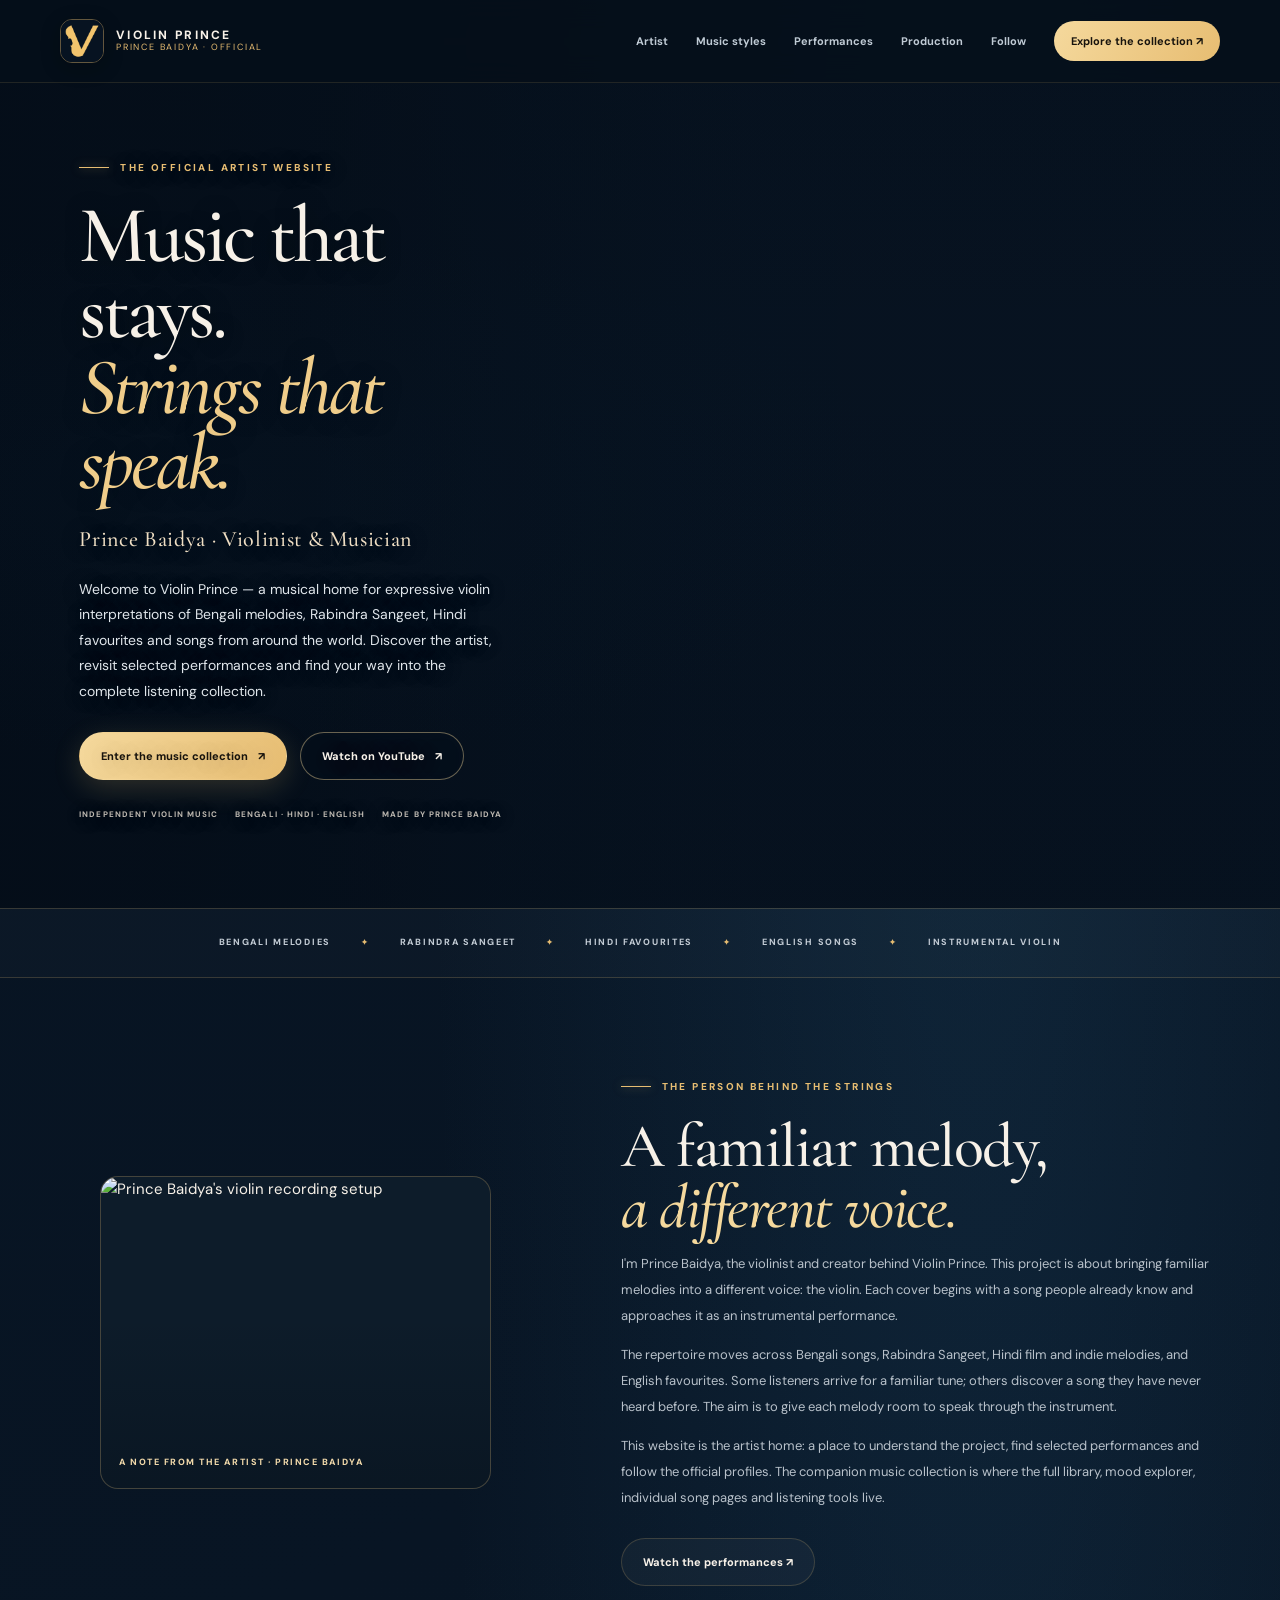
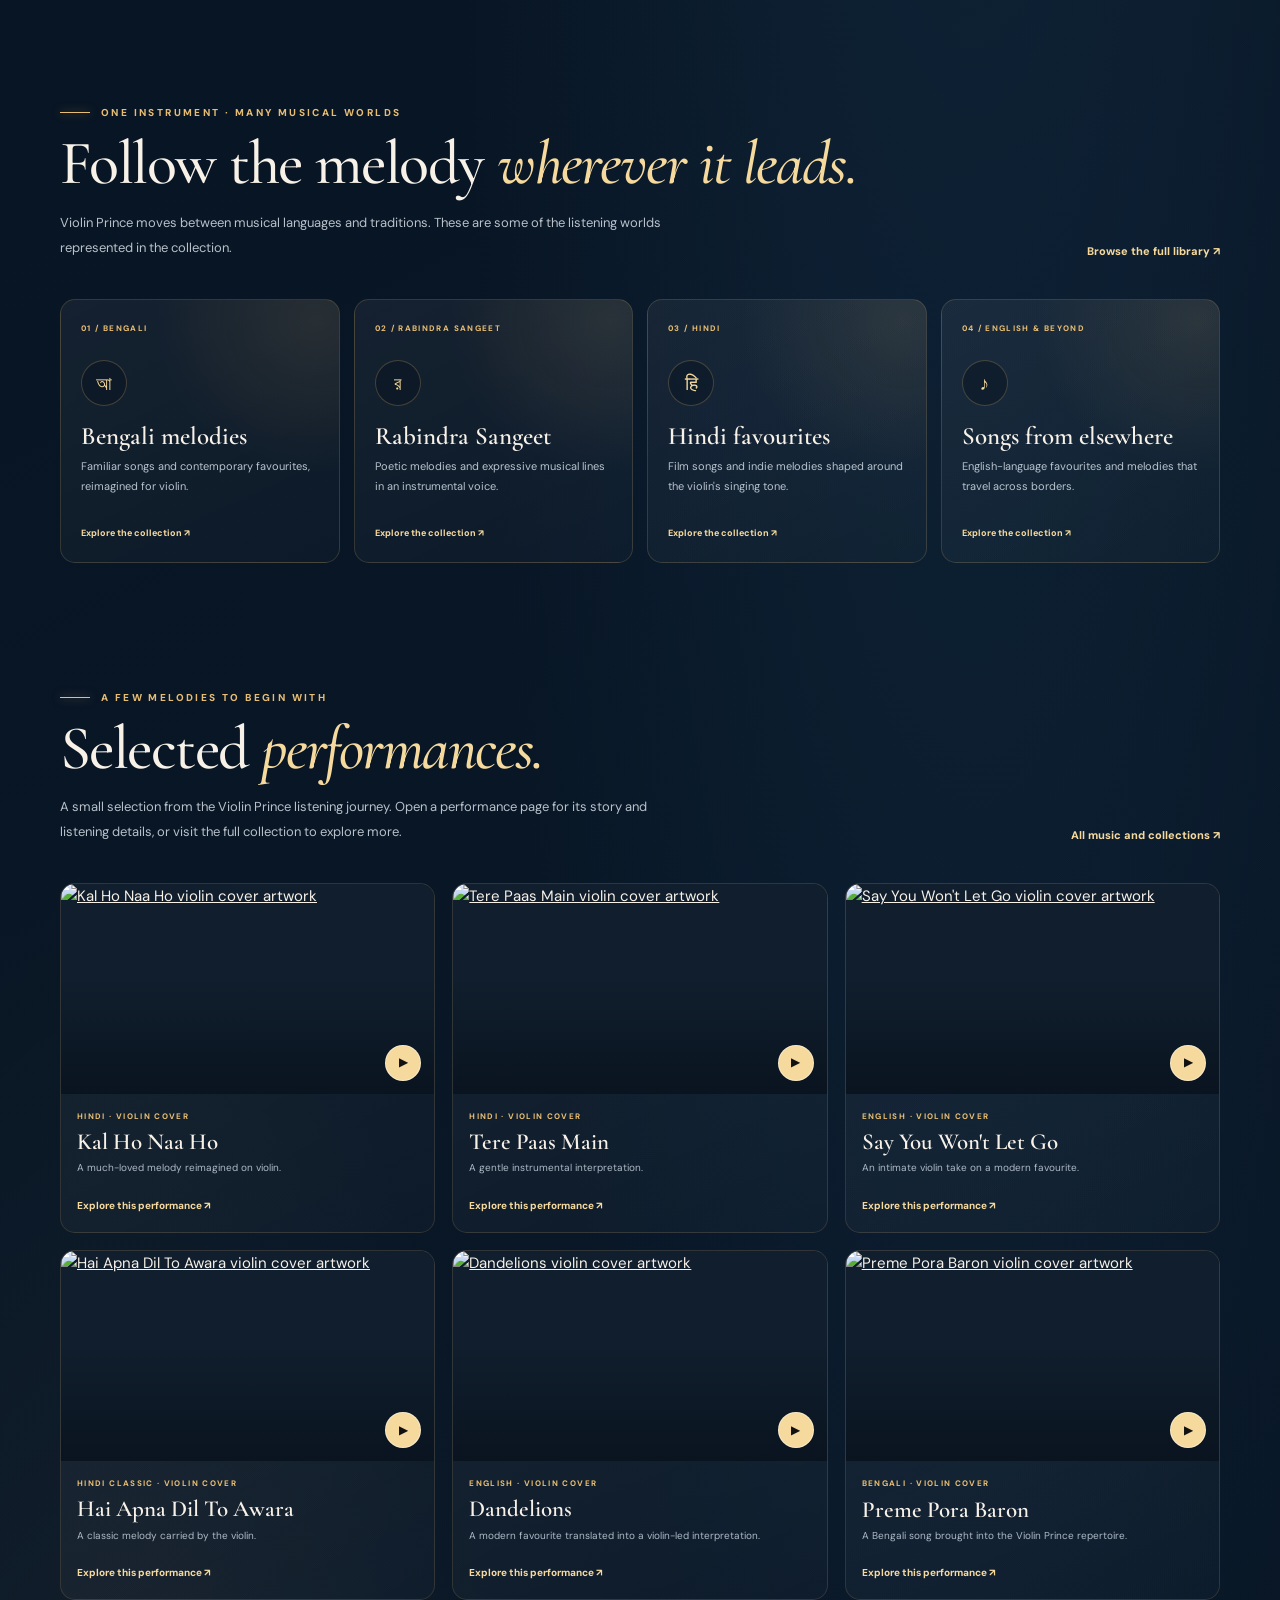
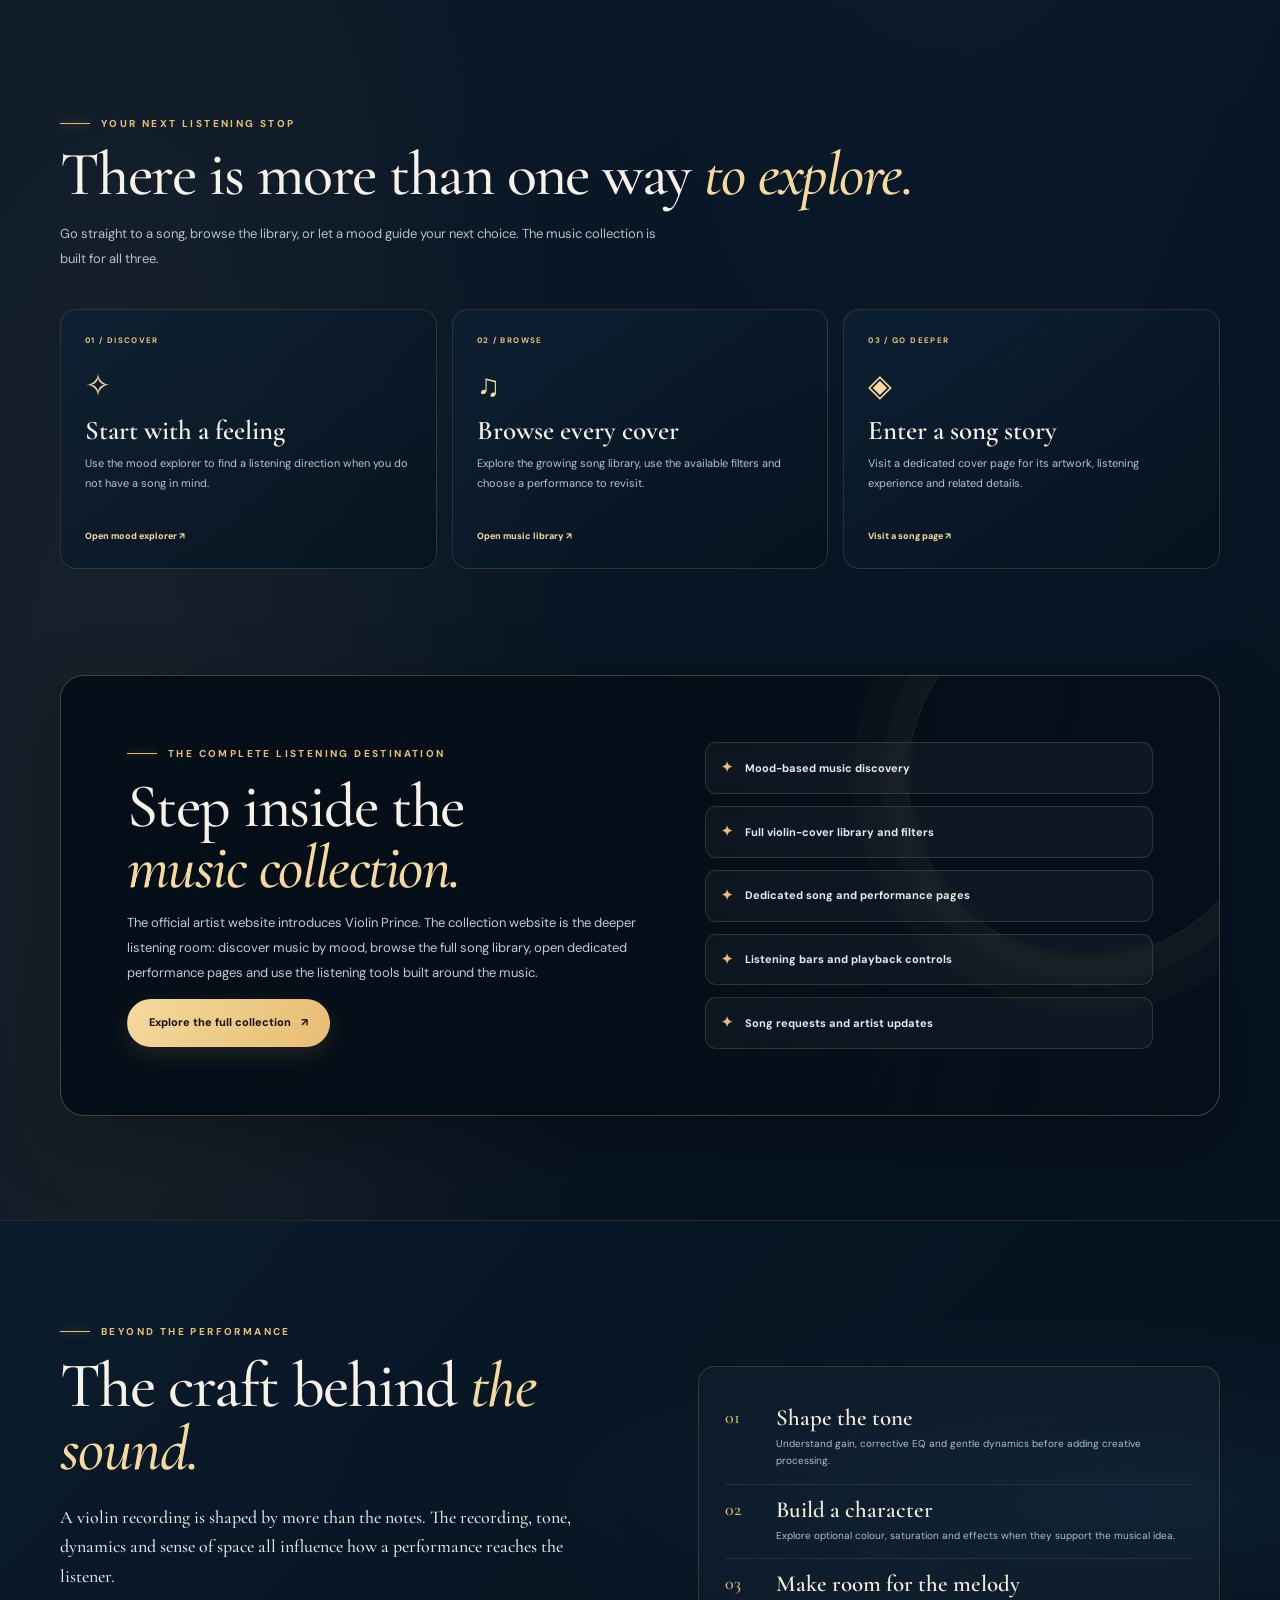
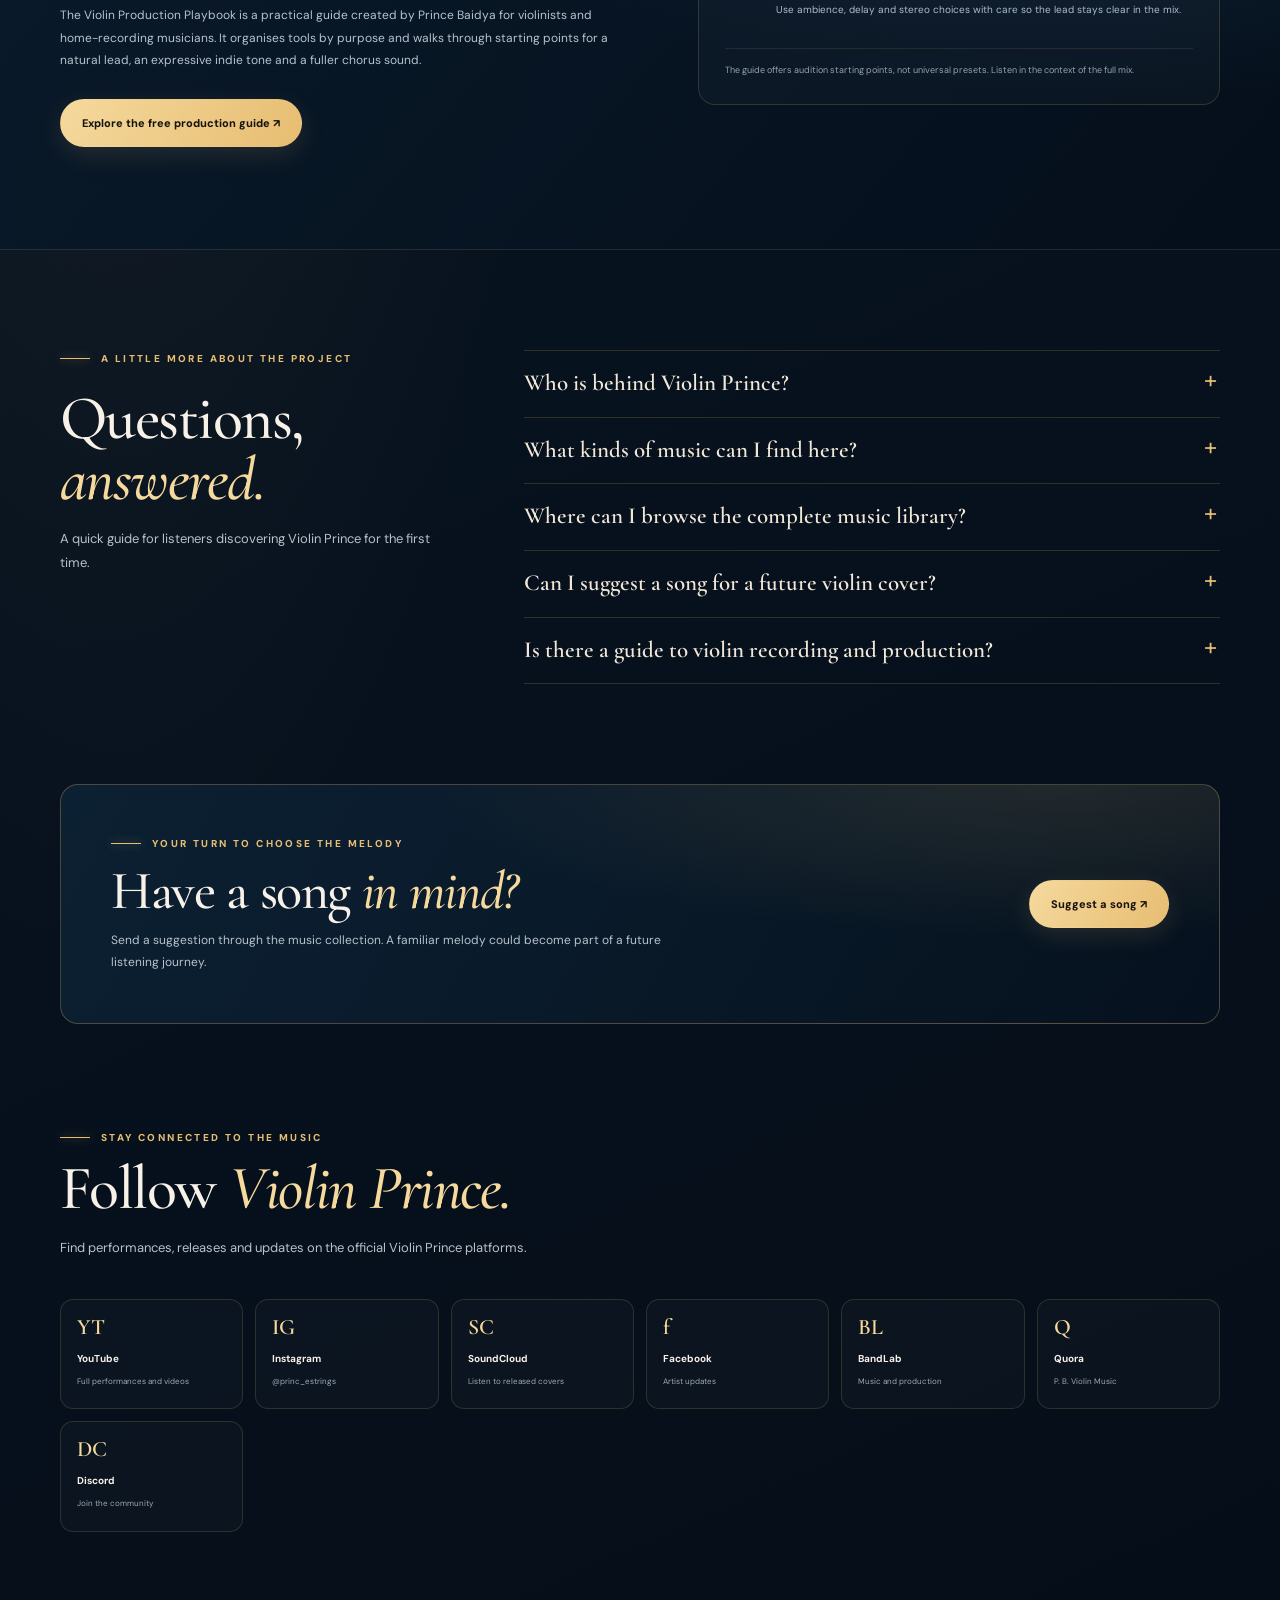
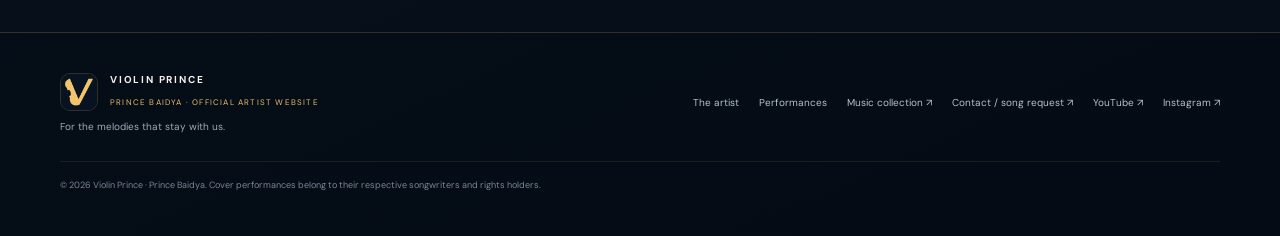
==== index.html @ d956f058 "Expand official artist homepage with repertoire, production and discovery sections" ====
<!doctype html>
<html lang="en">
<head>
  <meta charset="utf-8">
  <meta name="viewport" content="width=device-width, initial-scale=1">
  <meta name="theme-color" content="#071321">
  <meta name="description" content="The official artist website of Prince Baidya, Violin Prince. Explore Bengali, Rabindra Sangeet, Hindi and English violin covers, featured performances and the full music collection.">
  <meta name="robots" content="index,follow,max-image-preview:large">
  <title>Violin Prince | Official Artist Website — Prince Baidya</title>
  <link rel="canonical" href="https://baidyaprince69-web.github.io/">
  <link rel="icon" type="image/png" sizes="1024x1024" href="/favicon.png">
  <link rel="apple-touch-icon" href="/apple-touch-icon.png">
  <link rel="preconnect" href="https://fonts.googleapis.com">
  <link rel="preconnect" href="https://fonts.gstatic.com" crossorigin>
  <link href="https://fonts.googleapis.com/css2?family=Cormorant+Garamond:wght@400;500;600;700&family=DM+Sans:wght@400;500;600;700;800&display=swap" rel="stylesheet">
  <meta property="og:type" content="website">
  <meta property="og:site_name" content="Violin Prince">
  <meta property="og:title" content="Violin Prince | Official Artist Website">
  <meta property="og:description" content="Meet Prince Baidya, explore Bengali, Rabindra Sangeet, Hindi and English violin performances, discover the production guide and enter the complete music collection.">
  <meta property="og:url" content="https://baidyaprince69-web.github.io/">
  <meta property="og:image" content="https://baidyaprince69-web.github.io/violin-prince-website/assets/violin-prince-cinematic-hero.jpg">
  <meta property="og:image:alt" content="Prince Baidya performing on violin in a cinematic stage setting">
  <meta name="twitter:card" content="summary_large_image">
  <meta name="twitter:title" content="Violin Prince | Official Artist Website">
  <meta name="twitter:description" content="The official home of Prince Baidya: violin performances, musical styles, recording insights and the complete Violin Prince collection.">
  <meta name="twitter:image" content="https://baidyaprince69-web.github.io/violin-prince-website/assets/violin-prince-cinematic-hero.jpg">
  <meta name="google-site-verification" content="nfRI27jrt7eVQlcP4EXnjuj0-EKXiBt4lK39-cYJubM">
  <script type="application/ld+json">
  {
    "@context": "https://schema.org",
    "@graph": [
      {
        "@type": "WebSite",
        "@id": "https://baidyaprince69-web.github.io/#website",
        "url": "https://baidyaprince69-web.github.io/",
        "name": "Violin Prince",
        "alternateName": "Violin Prince — Official Artist Website",
        "publisher": { "@id": "https://baidyaprince69-web.github.io/#artist" }
      },
      {
        "@type": "Person",
        "@id": "https://baidyaprince69-web.github.io/#artist",
        "name": "Prince Baidya",
        "alternateName": "Violin Prince",
        "jobTitle": "Violinist and Musician",
        "url": "https://baidyaprince69-web.github.io/",
        "image": "https://baidyaprince69-web.github.io/violin-prince-website/assets/violin-prince-cinematic-hero.jpg",
        "sameAs": [
          "https://www.youtube.com/@violinprince",
          "https://www.instagram.com/princ_estrings/",
          "https://www.facebook.com/profile.php?id=100086948485717",
          "https://soundcloud.com/prince-baidya",
          "https://www.bandlab.com/prince_bbb",
          "https://www.quora.com/profile/P-B-Violin-Music",
          "https://discord.gg/G7FDts766"
        ]
      }
    ]
  }
  </script>
  <style>
    :root {
      color-scheme: dark;
      --navy: #071321;
      --navy-2: #0b1c2e;
      --navy-3: #10263a;
      --gold: #e7bd72;
      --gold-bright: #f5d99d;
      --ivory: #f7f1e8;
      --muted: #b8c1ca;
      --line: rgba(231,189,114,.2);
      --serif: "Cormorant Garamond", Georgia, serif;
      --sans: "DM Sans", Arial, sans-serif;
      --collection: "https://baidyaprince69-web.github.io/violin-prince-website/";
    }
    * { box-sizing: border-box; }
    html { scroll-behavior: smooth; scroll-padding-top: 96px; }
    body {
      margin: 0;
      min-width: 320px;
      color: var(--ivory);
      background:
        radial-gradient(ellipse at 76% 7%, rgba(40,93,130,.23), transparent 34rem),
        radial-gradient(ellipse at 9% 62%, rgba(231,189,114,.075), transparent 30rem),
        linear-gradient(155deg, #071321 0%, #091727 48%, #050d17 100%);
      font: 15px/1.7 var(--sans);
    }
    body::before {
      content: "";
      position: fixed;
      inset: 0;
      z-index: -1;
      pointer-events: none;
      opacity: .13;
      background-image: url("https://baidyaprince69-web.github.io/violin-prince-website/assets/visual/textures/grain.svg");
    }
    a { color: inherit; }
    img { display: block; max-width: 100%; }
    button { font: inherit; }
    .wrap { width: min(1160px, calc(100% - 48px)); margin: 0 auto; }
    .site-header {
      position: sticky;
      top: 0;
      z-index: 50;
      border-bottom: 1px solid rgba(231,189,114,.13);
      background: rgba(5,14,24,.88);
      backdrop-filter: blur(14px);
    }
    .header-inner {
      min-height: 82px;
      display: flex;
      align-items: center;
      justify-content: space-between;
      gap: 24px;
    }
    .brand {
      display: inline-flex;
      align-items: center;
      gap: 12px;
      min-width: max-content;
      text-decoration: none;
    }
    .brand img {
      width: 44px; height: 44px;
      border: 1px solid rgba(231,189,114,.42);
      border-radius: 12px;
      box-shadow: 0 5px 20px rgba(0,0,0,.22);
    }
    .brand-name { display: grid; gap: 1px; line-height: 1.1; }
    .brand-name strong { color: var(--ivory); font-size: 12px; font-weight: 800; letter-spacing: .19em; }
    .brand-name small { color: var(--gold); font-size: 9px; letter-spacing: .2em; text-transform: uppercase; }
    .nav { display: flex; align-items: center; gap: clamp(14px,2.2vw,28px); }
    .nav a {
      color: #c0cbd5;
      font-size: 11px;
      font-weight: 700;
      text-decoration: none;
      transition: color .2s ease;
    }
    .nav a:hover { color: var(--gold-bright); }
    .nav .nav-collection {
      padding: 11px 17px;
      color: #17130d;
      border-radius: 999px;
      background: linear-gradient(120deg, var(--gold-bright), var(--gold));
    }
    .nav .nav-collection:hover { color: #17130d; filter: brightness(1.06); }
    .menu-toggle {
      display: none;
      width: 42px; height: 42px;
      border: 1px solid var(--line);
      border-radius: 50%;
      color: var(--gold-bright);
      background: transparent;
      cursor: pointer;
    }
    .hero {
      position: relative;
      min-height: 670px;
      display: grid;
      grid-template-columns: minmax(0,1.03fr) minmax(340px,.97fr);
      align-items: center;
      gap: clamp(30px,6vw,82px);
      padding: 76px 0 88px;
    }
    .hero-copy { position: relative; z-index: 2; }
    .eyebrow {
      display: flex; align-items: center; gap: 11px;
      margin: 0 0 22px;
      color: var(--gold);
      font-size: 10px;
      font-weight: 800;
      letter-spacing: .24em;
      text-transform: uppercase;
    }
    .eyebrow::before {
      content: "";
      width: 30px; height: 1px;
      background: var(--gold);
      box-shadow: 0 0 10px rgba(231,189,114,.6);
    }
    h1 {
      max-width: 700px;
      margin: 0;
      font: 500 clamp(58px,7.5vw,100px)/.91 var(--serif);
      letter-spacing: -.045em;
    }
    h1 span { color: var(--gold-bright); font-style: italic; }
    .hero-role {
      margin: 23px 0 0;
      color: #e2d3bd;
      font: 500 clamp(18px,2vw,22px)/1.4 var(--serif);
      letter-spacing: .03em;
    }
    .hero-text {
      max-width: 580px;
      margin: 22px 0 0;
      color: var(--muted);
      font-size: 14px;
      line-height: 1.95;
    }
    .hero-actions { display: flex; flex-wrap: wrap; gap: 12px; margin-top: 32px; }
    .button {
      min-height: 48px;
      display: inline-flex;
      align-items: center;
      justify-content: center;
      gap: 10px;
      padding: 0 21px;
      border: 1px solid var(--line);
      border-radius: 999px;
      font-size: 11px;
      font-weight: 800;
      text-decoration: none;
      transition: transform .2s ease, border-color .2s ease, background .2s ease;
    }
    .button:hover { transform: translateY(-2px); border-color: rgba(245,217,157,.7); }
    .button-primary {
      color: #17130d;
      border-color: transparent;
      background: linear-gradient(120deg, var(--gold-bright), var(--gold));
      box-shadow: 0 8px 25px rgba(231,189,114,.13);
    }
    .button-secondary { color: var(--ivory); background: rgba(255,255,255,.035); }
    .hero-notes {
      display: flex; flex-wrap: wrap; gap: 9px 22px;
      margin: 28px 0 0;
      color: #8fa0b1;
      font-size: 9px; font-weight: 800; letter-spacing: .15em; text-transform: uppercase;
    }
    .hero-visual { position: relative; width: 100%; max-width: 530px; justify-self: end; }
    .hero-frame {
      position: relative;
      aspect-ratio: 4 / 5;
      overflow: hidden;
      border: 1px solid rgba(231,189,114,.32);
      border-radius: 190px 190px 24px 24px;
      background: #0a1725;
      box-shadow: 0 35px 90px rgba(0,0,0,.43), 0 0 0 10px rgba(231,189,114,.025);
    }
    .hero-frame::after {
      content: "";
      position: absolute; inset: 0;
      background: linear-gradient(180deg, rgba(4,11,19,.02) 45%, rgba(4,11,19,.8) 100%), linear-gradient(110deg, rgba(7,19,33,.18), transparent 52%);
      pointer-events: none;
    }
    .hero-frame img { width: 100%; height: 100%; object-fit: cover; object-position: center; }
    .hero-caption {
      position: absolute; z-index: 2; left: 28px; right: 28px; bottom: 24px;
      display: flex; align-items: end; justify-content: space-between; gap: 14px;
    }
    .hero-caption strong { display: block; font: 600 28px/1 var(--serif); }
    .hero-caption small { color: #e6c98f; font-size: 9px; font-weight: 800; letter-spacing: .18em; text-transform: uppercase; }
    .hero-seal {
      position: absolute; z-index: 3; top: 28px; right: -28px;
      width: 92px; height: 92px; display: grid; place-items: center;
      border: 1px solid rgba(231,189,114,.42); border-radius: 50%;
      color: var(--gold-bright); background: rgba(7,19,33,.88);
      box-shadow: 0 10px 35px rgba(0,0,0,.28);
      font: 600 13px/1.15 var(--serif); text-align: center;
    }
    .hero-seal span { display: block; color: var(--muted); font: 700 7px/1.6 var(--sans); letter-spacing: .13em; }
    .genre-strip {
      border-top: 1px solid var(--line); border-bottom: 1px solid var(--line);
      background: rgba(255,255,255,.018);
    }
    .genre-inner {
      min-height: 68px; display: flex; align-items: center; justify-content: center;
      flex-wrap: wrap; gap: 10px 30px;
      color: #c2cbd4; font-size: 9px; font-weight: 800; letter-spacing: .19em; text-transform: uppercase;
    }
    .genre-inner span + span::before { content: "✦"; margin-right: 30px; color: var(--gold); font-size: 8px; }
    .section { padding: 100px 0; }
    .section-heading {
      display: flex; align-items: end; justify-content: space-between; gap: 24px;
      margin-bottom: 38px;
    }
    .section-heading .eyebrow { margin-bottom: 13px; }
    h2 {
      margin: 0;
      font: 500 clamp(38px,5vw,62px)/.98 var(--serif);
      letter-spacing: -.025em;
    }
    h2 em { color: var(--gold-bright); font-weight: 500; }
    .section-intro { max-width: 620px; margin: 16px 0 0; color: var(--muted); font-size: 13px; line-height: 1.9; }
    .text-link {
      display: inline-flex; align-items: center; gap: 8px;
      color: var(--gold-bright); font-size: 11px; font-weight: 800; text-decoration: none;
    }
    .text-link:hover { text-decoration: underline; text-underline-offset: 5px; }
    .artist-grid {
      display: grid; grid-template-columns: minmax(0,.88fr) minmax(0,1.12fr); gap: clamp(34px,7vw,90px); align-items: center;
    }
    .artist-photo {
      position: relative; overflow: hidden; aspect-ratio: 5/4;
      border: 1px solid rgba(231,189,114,.25); border-radius: 18px;
      background: #0d1c2a;
    }
    .artist-photo img { width: 100%; height: 100%; object-fit: cover; }
    .artist-photo::after { content:""; position:absolute; inset:0; background:linear-gradient(0deg,rgba(3,10,18,.3),transparent 55%); }
    .artist-note {
      position: absolute; z-index: 1; left: 18px; bottom: 17px;
      color: #f1d9aa; font-size: 9px; font-weight: 800; letter-spacing: .17em; text-transform: uppercase;
    }
    .artist-copy p:not(.eyebrow) { color: var(--muted); font-size: 13px; line-height: 2; }
    .artist-copy .button { margin-top: 14px; }
    .featured-section { padding: 22px 0 105px; }
    .track-grid { display: grid; grid-template-columns: repeat(4,minmax(0,1fr)); gap: 17px; }
    .track-card {
      min-width: 0; overflow: hidden;
      border: 1px solid rgba(231,189,114,.15); border-radius: 15px;
      background: linear-gradient(155deg, rgba(255,255,255,.055), rgba(255,255,255,.018));
      transition: transform .22s ease, border-color .22s ease, box-shadow .22s ease;
    }
    .track-card:hover { transform: translateY(-5px); border-color: rgba(231,189,114,.5); box-shadow: 0 18px 40px rgba(0,0,0,.23); }
    .track-image { position: relative; display: block; aspect-ratio: 16/10; overflow: hidden; background: #101e2d; }
    .track-image img { width:100%; height:100%; object-fit:cover; transition:transform .5s ease; }
    .track-card:hover .track-image img { transform:scale(1.045); }
    .track-image::after { content:""; position:absolute; inset:0; background:linear-gradient(0deg,rgba(3,9,17,.48),transparent 55%); }
    .track-play {
      position:absolute; z-index:1; right:13px; bottom:13px;
      width:36px; height:36px; display:grid; place-items:center;
      border:1px solid rgba(255,255,255,.45); border-radius:50%;
      color:#111; background:var(--gold-bright); font-size:12px;
    }
    .track-copy { padding: 16px 16px 18px; }
    .track-copy small { color:var(--gold); font-size:8px; font-weight:800; letter-spacing:.17em; text-transform:uppercase; }
    .track-copy h3 { margin:7px 0 6px; font:600 23px/1.05 var(--serif); }
    .track-copy p { min-height:39px; margin:0 0 12px; color:#aebac6; font-size:10px; line-height:1.65; }
    .track-copy a { color:var(--gold-bright); font-size:10px; font-weight:800; text-decoration:none; }
    .collection-wrap { padding: 0 0 104px; }
    .collection-card {
      position: relative; min-height: 360px; overflow: hidden;
      display: grid; grid-template-columns: minmax(0,1.1fr) minmax(250px,.9fr); align-items:center; gap:30px;
      padding: clamp(30px,6vw,66px);
      border:1px solid rgba(231,189,114,.28); border-radius:24px;
      background:
        linear-gradient(100deg,rgba(5,14,24,.98) 0%,rgba(5,14,24,.93) 48%,rgba(5,14,24,.54) 100%),
        url("https://baidyaprince69-web.github.io/violin-prince-website/assets/visual/textures/midnight-resonance.webp") center/cover;
      box-shadow:0 25px 75px rgba(0,0,0,.28);
    }
    .collection-card::after {
      content:""; position:absolute; top:-80px; right:-50px; width:360px; height:360px;
      border:1px solid rgba(231,189,114,.13); border-radius:50%; box-shadow:0 0 0 25px rgba(231,189,114,.025),0 0 0 55px rgba(231,189,114,.02);
      pointer-events:none;
    }
    .collection-card .eyebrow { margin-bottom:15px; }
    .collection-card h2 { max-width:650px; }
    .collection-card p:not(.eyebrow) { max-width:560px; color:#c0cbd4; font-size:13px; line-height:1.9; }
    .collection-points { position:relative; z-index:1; display:grid; gap:12px; margin:0; padding:0; list-style:none; }
    .collection-points li {
      display:flex; align-items:center; gap:12px; padding:13px 15px;
      border:1px solid rgba(231,189,114,.16); border-radius:11px;
      color:#e5eaf0; background:rgba(255,255,255,.035); font-size:11px; font-weight:700;
      backdrop-filter:blur(4px);
    }
    .collection-points li span { color:var(--gold); font-size:14px; }
    .social-section { padding: 5px 0 100px; }
    .social-grid { display:grid; grid-template-columns:repeat(6,minmax(0,1fr)); gap:12px; }
    .social-card {
      min-height:105px; display:flex; flex-direction:column; justify-content:space-between; gap:12px;
      padding:16px; border:1px solid rgba(231,189,114,.16); border-radius:13px;
      color:var(--ivory); background:rgba(255,255,255,.025); text-decoration:none;
      transition:transform .2s ease,border-color .2s ease,background .2s ease;
    }
    .social-card:hover { transform:translateY(-3px); border-color:rgba(231,189,114,.5); background:rgba(231,189,114,.055); }
    .social-mark { color:var(--gold-bright); font:600 22px/1 var(--serif); }
    .social-card strong { display:block; font-size:10px; }
    .social-card small { color:#9baab8; font-size:8px; }
    .closing {
      padding: 38px 0 42px; border-top:1px solid var(--line);
      background:rgba(0,0,0,.1);
    }
    .closing-inner { display:flex; align-items:center; justify-content:space-between; gap:26px; }
    .closing p { margin:5px 0 0; color:#9dabb7; font-size:10px; }
    .footer-brand { display:flex; align-items:center; gap:12px; }
    .footer-brand img { width:38px;height:38px;border-radius:10px;border:1px solid var(--line); }
    .footer-brand strong { display:block; font-size:10px; letter-spacing:.18em; }
    .footer-brand small { color:var(--gold); font-size:8px; letter-spacing:.15em; }
    .footer-links { display:flex; flex-wrap:wrap; gap:13px 20px; }
    .footer-links a { color:#b5c0ca; font-size:10px; text-decoration:none; }
    .footer-links a:hover { color:var(--gold-bright); }
    .copyright { padding-top:16px; margin-top:26px; border-top:1px solid rgba(231,189,114,.1); color:#778796; font-size:9px; }
    [data-reveal] { opacity:0; transform:translateY(16px); transition:opacity .55s ease, transform .55s ease; }
    [data-reveal].is-visible { opacity:1; transform:none; }
    @media (max-width: 980px) {
      .nav { gap:13px; }
      .nav a { font-size:10px; }
      .hero { min-height:600px; grid-template-columns:minmax(0,1fr) minmax(280px,.88fr); }
      .track-grid { grid-template-columns:repeat(2,minmax(0,1fr)); }
      .social-grid { grid-template-columns:repeat(3,minmax(0,1fr)); }
    }
    @media (max-width: 760px) {
      .wrap { width:calc(100% - 36px); }
      .header-inner { min-height:72px; }
      .menu-toggle { display:block; }
      .nav {
        position:absolute; left:0; right:0; top:72px;
        display:none; flex-direction:column; align-items:stretch; gap:0;
        padding:8px 18px 18px; border-bottom:1px solid var(--line);
        background:rgba(5,14,24,.98);
      }
      .nav.is-open { display:flex; }
      .nav a { padding:13px 8px; font-size:12px; }
      .nav .nav-collection { margin-top:7px; text-align:center; }
      .hero { min-height:0; grid-template-columns:1fr; gap:38px; padding:65px 0 70px; }
      .hero-visual { width:min(100%,460px); justify-self:center; }
      .hero-frame { aspect-ratio:5/4; border-radius:110px 110px 20px 20px; }
      .hero-seal { right:-7px; width:78px;height:78px; }
      .hero-caption strong { font-size:24px; }
      .genre-inner { padding:15px 0; gap:9px 15px; font-size:8px; }
      .genre-inner span + span::before { margin-right:15px; }
      .section { padding:75px 0; }
      .section-heading { display:block; }
      .section-heading .text-link { margin-top:18px; }
      .artist-grid { grid-template-columns:1fr; gap:30px; }
      .artist-photo { max-width:540px; }
      .featured-section { padding:8px 0 75px; }
      .track-grid { gap:12px; }
      .track-copy { padding:13px; }
      .track-copy h3 { font-size:20px; }
      .collection-card { grid-template-columns:1fr; min-height:0; padding:28px 22px; }
      .collection-points { max-width:520px; }
      .social-grid { grid-template-columns:repeat(2,minmax(0,1fr)); }
      .closing-inner { align-items:flex-start; flex-direction:column; }
    }
    @media (max-width: 420px) {
      .brand-name strong { font-size:10px; }
      .brand-name small { font-size:8px; }
      h1 { font-size:56px; }
      .hero-actions { flex-direction:column; align-items:stretch; }
      .track-grid { grid-template-columns:1fr; }
      .social-grid { grid-template-columns:repeat(2,minmax(0,1fr)); }
      .social-card { min-height:92px; }
      .footer-links { gap:10px 14px; }
    }
    @media (prefers-reduced-motion: reduce) {
      html { scroll-behavior:auto; }
      *,*::before,*::after { transition-duration:.01ms !important; animation-duration:.01ms !important; }
      [data-reveal] { opacity:1; transform:none; }
    }
  
    /* Editorial cover treatment: preserve the original photo and protect the performer as the focal point. */
    .hero {
      width: 100%;
      max-width: none;
      min-height: min(820px, calc(100svh - 82px));
      margin: 0;
      padding: 76px clamp(32px, 6.2vw, 104px) 86px;
      display: flex;
      align-items: center;
      justify-content: flex-start;
      position: relative;
      isolation: isolate;
      overflow: hidden;
      background-color: #071321;
      background-image:
        linear-gradient(90deg,
          rgba(4, 13, 24, .86) 0%,
          rgba(4, 13, 24, .70) 23%,
          rgba(4, 13, 24, .35) 39%,
          rgba(4, 13, 24, .08) 58%,
          rgba(4, 13, 24, .04) 100%),
        linear-gradient(180deg,
          rgba(4, 12, 22, .16) 0%,
          transparent 30%,
          rgba(4, 12, 22, .18) 100%),
        url("/violin-prince-website/assets/violin-prince-cinematic-hero.jpg");
      background-size: cover;
      background-position: center 47%;
      background-repeat: no-repeat;
    }
    .hero::before {
      content: "";
      position: absolute;
      inset: 0;
      z-index: 0;
      pointer-events: none;
      background: radial-gradient(ellipse at 17% 50%, rgba(7, 24, 41, .25), transparent 46%);
    }
    .hero-copy {
      position: relative;
      z-index: 1;
      width: min(460px, 41vw);
      max-width: 460px;
      margin: 0;
      text-shadow: 0 2px 22px rgba(0, 0, 0, .38);
    }
    .hero h1 {
      max-width: 455px;
      font-size: clamp(56px, 6.3vw, 86px);
      line-height: .94;
      letter-spacing: -.04em;
      text-wrap: balance;
    }
    .hero h1 span {
      color: #f0cd8a;
      text-shadow: 0 2px 22px rgba(8, 18, 29, .36);
    }
    .hero-role { color: #f0dfc4; }
    .hero-text {
      max-width: 430px;
      color: #e0e6eb;
      line-height: 1.82;
    }
    .hero-actions { gap: 13px; margin-top: 28px; }
    .hero-actions .button-primary {
      box-shadow: 0 8px 28px rgba(231, 189, 114, .19);
    }
    .hero-actions .button-secondary {
      border-color: rgba(245, 217, 157, .42);
      background: rgba(5, 15, 27, .34);
      backdrop-filter: blur(5px);
    }
    .hero-notes {
      color: rgba(239, 231, 218, .78);
      gap: 8px 17px;
      font-size: 8px;
      letter-spacing: .13em;
    }
    .hero-visual { display: none !important; }

    @media (min-width: 1500px) {
      .hero { min-height: min(880px, calc(100svh - 82px)); }
      .hero-copy { width: min(500px, 36vw); }
    }
    @media (max-width: 980px) {
      .hero {
        min-height: min(760px, calc(100svh - 82px));
        padding-left: 42px;
        padding-right: 42px;
        background-position: 49% center;
      }
      .hero-copy { width: min(440px, 47vw); }
      .hero h1 { font-size: clamp(54px, 7vw, 74px); }
    }
    @media (max-width: 760px) {
      .hero {
        width: 100%;
        min-height: max(740px, calc(100svh - 72px));
        padding: 300px 22px 48px;
        align-items: flex-end;
        justify-content: flex-start;
        background-size: auto 100%;
        background-position: 38% center;
      }
      .hero::before {
        background:
          linear-gradient(0deg,
            rgba(4, 12, 22, .97) 0%,
            rgba(4, 12, 22, .90) 25%,
            rgba(4, 12, 22, .57) 43%,
            rgba(4, 12, 22, .12) 68%,
            rgba(4, 12, 22, .04) 100%),
          linear-gradient(90deg, rgba(4, 12, 22, .18), transparent 75%);
      }
      .hero-copy {
        width: 100%;
        max-width: 560px;
        margin: 0 auto;
        text-shadow: 0 2px 18px rgba(0, 0, 0, .48);
      }
      .hero h1 { max-width: 520px; font-size: clamp(52px, 10.5vw, 70px); }
      .hero-text { max-width: 520px; }
      .hero-notes { margin-top: 22px; }
    }
    @media (max-width: 420px) {
      .hero {
        min-height: max(720px, calc(100svh - 72px));
        padding: 288px 18px 40px;
        background-position: 38% center;
      }
      .hero h1 { font-size: clamp(48px, 11.5vw, 60px); }
      .hero-actions { flex-direction: column; align-items: stretch; }
      .hero-actions .button { justify-content: center; }
    }
    @media (prefers-reduced-motion: reduce) {
      .hero-actions .button { transition: none; }
    }

    /* Extended artist-home sections: repertoire, curated paths, production and FAQ. */
    .repertoire-section { padding: 18px 0 104px; }
    .repertoire-grid { display:grid; grid-template-columns:repeat(4,minmax(0,1fr)); gap:14px; }
    .repertoire-card {
      position:relative; min-height:264px; overflow:hidden;
      display:flex; flex-direction:column; align-items:flex-start;
      padding:22px 20px 20px;
      border:1px solid rgba(231,189,114,.18); border-radius:15px;
      color:var(--ivory); text-decoration:none;
      background:
        radial-gradient(ellipse at 92% 8%, rgba(231,189,114,.10), transparent 45%),
        linear-gradient(155deg, rgba(255,255,255,.055), rgba(255,255,255,.018));
      transition:transform .22s ease,border-color .22s ease,background .22s ease,box-shadow .22s ease;
    }
    .repertoire-card:hover { transform:translateY(-4px); border-color:rgba(231,189,114,.46); box-shadow:0 18px 40px rgba(0,0,0,.2); }
    .repertoire-number,.pathway-kicker { color:var(--gold); font-size:8px; font-weight:800; letter-spacing:.17em; }
    .repertoire-symbol {
      width:46px; height:46px; display:grid; place-items:center;
      margin:25px 0 17px; border:1px solid rgba(231,189,114,.25); border-radius:50%;
      color:var(--gold-bright); background:rgba(7,19,33,.45);
      font:500 19px/1 var(--serif);
    }
    .repertoire-card h3 { margin:0 0 8px; font:600 25px/1.05 var(--serif); }
    .repertoire-card p { margin:0 0 18px; color:#b8c4ce; font-size:11px; line-height:1.75; }
    .repertoire-link { margin-top:auto; color:var(--gold-bright); font-size:9px; font-weight:800; }

    .track-grid { grid-template-columns:repeat(3,minmax(0,1fr)); }
    .track-card { display:flex; flex-direction:column; }
    .track-image { aspect-ratio:16/9; }
    .track-copy { display:flex; flex:1; flex-direction:column; align-items:flex-start; }
    .track-copy p { min-height:0; }
    .track-copy a { margin-top:auto; padding-top:8px; }

    .pathway-section { padding: 10px 0 106px; }
    .pathway-grid { display:grid; grid-template-columns:repeat(3,minmax(0,1fr)); gap:15px; }
    .pathway-card {
      min-height:260px; display:flex; flex-direction:column; align-items:flex-start;
      padding:24px; border:1px solid rgba(231,189,114,.17); border-radius:16px;
      background:linear-gradient(145deg,rgba(13,34,53,.8),rgba(7,18,31,.78));
      color:var(--ivory); text-decoration:none;
      transition:transform .22s ease,border-color .22s ease,box-shadow .22s ease;
    }
    .pathway-card:hover { transform:translateY(-4px); border-color:rgba(231,189,114,.48); box-shadow:0 18px 40px rgba(0,0,0,.22); }
    .pathway-icon { margin:23px 0 15px; color:var(--gold-bright); font:500 31px/1 var(--serif); }
    .pathway-card h3 { margin:0 0 9px; font:600 27px/1.05 var(--serif); }
    .pathway-card p { margin:0 0 20px; color:#b7c3ce; font-size:11px; line-height:1.8; }
    .pathway-arrow { margin-top:auto; color:var(--gold-bright); font-size:9px; font-weight:800; }

    .studio-section {
      position:relative; overflow:hidden; padding:102px 0;
      border-top:1px solid rgba(231,189,114,.12);
      border-bottom:1px solid rgba(231,189,114,.12);
      background:
        radial-gradient(ellipse at 90% 45%,rgba(44,104,145,.15),transparent 40%),
        linear-gradient(130deg,rgba(10,28,45,.92),rgba(5,15,27,.98));
    }
    .studio-grid { display:grid; grid-template-columns:minmax(0,1fr) minmax(0,.95fr); gap:clamp(34px,7vw,88px); align-items:center; }
    .studio-copy h2 { margin:0; font:500 clamp(40px,5vw,64px)/.98 var(--serif); letter-spacing:-.025em; }
    .studio-copy h2 em { color:var(--gold-bright); font-weight:500; }
    .studio-copy .eyebrow { margin-bottom:15px; }
    .studio-lead { margin:22px 0 12px; color:#e1e7ec; font:500 18px/1.65 var(--serif); }
    .studio-copy p:not(.eyebrow):not(.studio-lead) { max-width:590px; color:#b7c3ce; font-size:12px; line-height:1.9; }
    .studio-copy .button { margin-top:15px; }
    .studio-details { padding:26px; border:1px solid rgba(231,189,114,.18); border-radius:17px; background:rgba(255,255,255,.025); }
    .studio-detail { display:grid; grid-template-columns:38px 1fr; gap:13px; padding:14px 0; }
    .studio-detail + .studio-detail { border-top:1px solid rgba(231,189,114,.11); }
    .studio-detail > span { color:var(--gold); font:500 18px/1.2 var(--serif); }
    .studio-detail h3 { margin:0 0 5px; color:#f5ead7; font:600 23px/1 var(--serif); }
    .studio-detail p { margin:0; color:#aebdca; font-size:10px; line-height:1.75; }
    .studio-footnote { margin:15px 0 0; padding-top:14px; border-top:1px solid rgba(231,189,114,.11); color:#91a2b0; font-size:9px; line-height:1.7; }

    .faq-section { display:grid; grid-template-columns:minmax(250px,.7fr) minmax(0,1.3fr); gap:clamp(30px,7vw,92px); padding:100px 0; }
    .faq-intro h2 { margin:0; font:500 clamp(40px,5vw,62px)/.98 var(--serif); }
    .faq-intro h2 em { color:var(--gold-bright); font-weight:500; }
    .faq-list { border-top:1px solid rgba(231,189,114,.18); }
    .faq-item { border-bottom:1px solid rgba(231,189,114,.18); }
    .faq-item summary {
      position:relative; padding:19px 38px 19px 0;
      color:#f1e7d7; font:600 23px/1.2 var(--serif);
      list-style:none; cursor:pointer;
    }
    .faq-item summary::-webkit-details-marker { display:none; }
    .faq-item summary::after { content:"+"; position:absolute; right:3px; top:17px; color:var(--gold); font:400 24px/1 var(--sans); }
    .faq-item[open] summary::after { content:"−"; }
    .faq-item p { max-width:720px; margin:0; padding:0 35px 19px 0; color:#b8c4ce; font-size:11px; line-height:1.85; }
    .faq-item a { color:var(--gold-bright); text-decoration:underline; text-underline-offset:3px; }

    .contact-band {
      display:flex; align-items:center; justify-content:space-between; gap:28px;
      margin-bottom:100px; padding:clamp(26px,5vw,50px);
      border:1px solid rgba(231,189,114,.28); border-radius:18px;
      background:
        radial-gradient(ellipse at 86% 0%,rgba(231,189,114,.12),transparent 45%),
        linear-gradient(120deg,rgba(13,34,53,.92),rgba(6,18,31,.94));
    }
    .contact-band .eyebrow { margin-bottom:12px; }
    .contact-band h2 { margin:0; font:500 clamp(36px,4.5vw,54px)/1 var(--serif); }
    .contact-band h2 em { color:var(--gold-bright); }
    .contact-band p:not(.eyebrow) { max-width:600px; margin:12px 0 0; color:#b7c3ce; font-size:12px; line-height:1.8; }
    .contact-band .button { flex-shrink:0; }

    @media (max-width: 980px) {
      .repertoire-grid { grid-template-columns:repeat(2,minmax(0,1fr)); }
      .track-grid { grid-template-columns:repeat(2,minmax(0,1fr)); }
      .studio-grid { grid-template-columns:1fr; gap:32px; }
      .faq-section { grid-template-columns:1fr; gap:28px; }
    }
    @media (max-width: 760px) {
      .repertoire-section,.pathway-section { padding-top:0; padding-bottom:76px; }
      .repertoire-grid { gap:11px; }
      .repertoire-card { min-height:230px; padding:18px 16px; }
      .repertoire-symbol { width:40px; height:40px; margin:20px 0 14px; }
      .repertoire-card h3 { font-size:22px; }
      .track-grid { grid-template-columns:repeat(2,minmax(0,1fr)); }
      .pathway-grid { grid-template-columns:1fr; }
      .pathway-card { min-height:210px; }
      .studio-section { padding:76px 0; }
      .studio-details { padding:18px; }
      .faq-section { padding:76px 0; }
      .faq-item summary { font-size:21px; }
      .contact-band { align-items:flex-start; flex-direction:column; margin-bottom:76px; }
      .contact-band .button { width:100%; }
    }
    @media (max-width: 420px) {
      .repertoire-grid { grid-template-columns:1fr; }
      .repertoire-card { min-height:195px; }
      .track-grid { grid-template-columns:1fr; }
      .faq-item summary { font-size:19px; }
    }

  </style>
</head>
<body>
  <header class="site-header">
    <div class="wrap header-inner">
      <a class="brand" href="/" aria-label="Violin Prince official home">
        <img src="/favicon.png" width="44" height="44" alt="">
        <span class="brand-name"><strong>VIOLIN PRINCE</strong><small>Prince Baidya · Official</small></span>
      </a>
      <button class="menu-toggle" type="button" aria-label="Open navigation" aria-expanded="false" aria-controls="primary-navigation">☰</button>
      <nav class="nav" id="primary-navigation" aria-label="Main navigation">
        <a href="#artist">Artist</a>
        <a href="#repertoire">Music styles</a>
        <a href="#performances">Performances</a>
        <a href="#studio">Production</a>
        <a href="#connect">Follow</a>
        <a class="nav-collection" href="/violin-prince-website/">Explore the collection ↗</a>
      </nav>
    </div>
  </header>

  <main>
    <section class="hero" aria-labelledby="hero-title">
      <div class="hero-copy" data-reveal>
        <p class="eyebrow">The official artist website</p>
        <h1 id="hero-title">Music that stays.<br><span>Strings that speak.</span></h1>
        <p class="hero-role">Prince Baidya · Violinist &amp; Musician</p>
        <p class="hero-text">Welcome to Violin Prince — a musical home for expressive violin interpretations of Bengali melodies, Rabindra Sangeet, Hindi favourites and songs from around the world. Discover the artist, revisit selected performances and find your way into the complete listening collection.</p>
        <div class="hero-actions">
          <a class="button button-primary" href="/violin-prince-website/">Enter the music collection <span aria-hidden="true">↗</span></a>
          <a class="button button-secondary" href="https://www.youtube.com/@violinprince" target="_blank" rel="noopener noreferrer">Watch on YouTube <span aria-hidden="true">↗</span></a>
        </div>
        <p class="hero-notes"><span>Independent violin music</span><span>Bengali · Hindi · English</span><span>Made by Prince Baidya</span></p>
      </div>

    </section>

    <div class="genre-strip" aria-label="Music genres">
      <div class="wrap genre-inner"><span>Bengali melodies</span><span>Rabindra Sangeet</span><span>Hindi favourites</span><span>English songs</span><span>Instrumental violin</span></div>
    </div>

    <section class="section wrap" id="artist" aria-labelledby="artist-title">
      <div class="artist-grid">
        <figure class="artist-photo" data-reveal>
          <img src="/violin-prince-website/assets/violin-prince-studio-photo.jpg" width="1000" height="800" alt="Prince Baidya's violin recording setup" loading="lazy">
          <figcaption class="artist-note">A note from the artist · Prince Baidya</figcaption>
        </figure>
        <div class="artist-copy" data-reveal>
          <p class="eyebrow">The person behind the strings</p>
          <h2 id="artist-title">A familiar melody,<br><em>a different voice.</em></h2>
          <p>I'm Prince Baidya, the violinist and creator behind Violin Prince. This project is about bringing familiar melodies into a different voice: the violin. Each cover begins with a song people already know and approaches it as an instrumental performance.</p>
          <p>The repertoire moves across Bengali songs, Rabindra Sangeet, Hindi film and indie melodies, and English favourites. Some listeners arrive for a familiar tune; others discover a song they have never heard before. The aim is to give each melody room to speak through the instrument.</p>
          <p>This website is the artist home: a place to understand the project, find selected performances and follow the official profiles. The companion music collection is where the full library, mood explorer, individual song pages and listening tools live.</p>
          <a class="button button-secondary" href="https://www.youtube.com/@violinprince" target="_blank" rel="noopener noreferrer">Watch the performances ↗</a>
        </div>
      </div>
    </section>


    <section class="repertoire-section wrap" id="repertoire" aria-labelledby="repertoire-title">
      <div class="section-heading">
        <div>
          <p class="eyebrow">One instrument · many musical worlds</p>
          <h2 id="repertoire-title">Follow the melody <em>wherever it leads.</em></h2>
          <p class="section-intro">Violin Prince moves between musical languages and traditions. These are some of the listening worlds represented in the collection.</p>
        </div>
        <a class="text-link" href="/violin-prince-website/#music">Browse the full library ↗</a>
      </div>
      <div class="repertoire-grid">
        <a class="repertoire-card repertoire-bengali" href="/violin-prince-website/#music" data-reveal>
          <span class="repertoire-number">01 / BENGALI</span>
          <span class="repertoire-symbol" aria-hidden="true">আ</span>
          <h3>Bengali melodies</h3>
          <p>Familiar songs and contemporary favourites, reimagined for violin.</p>
          <span class="repertoire-link">Explore the collection ↗</span>
        </a>
        <a class="repertoire-card repertoire-rabindra" href="/violin-prince-website/#music" data-reveal>
          <span class="repertoire-number">02 / RABINDRA SANGEET</span>
          <span class="repertoire-symbol" aria-hidden="true">র</span>
          <h3>Rabindra Sangeet</h3>
          <p>Poetic melodies and expressive musical lines in an instrumental voice.</p>
          <span class="repertoire-link">Explore the collection ↗</span>
        </a>
        <a class="repertoire-card repertoire-hindi" href="/violin-prince-website/#music" data-reveal>
          <span class="repertoire-number">03 / HINDI</span>
          <span class="repertoire-symbol" aria-hidden="true">हि</span>
          <h3>Hindi favourites</h3>
          <p>Film songs and indie melodies shaped around the violin's singing tone.</p>
          <span class="repertoire-link">Explore the collection ↗</span>
        </a>
        <a class="repertoire-card repertoire-world" href="/violin-prince-website/#music" data-reveal>
          <span class="repertoire-number">04 / ENGLISH & BEYOND</span>
          <span class="repertoire-symbol" aria-hidden="true">♪</span>
          <h3>Songs from elsewhere</h3>
          <p>English-language favourites and melodies that travel across borders.</p>
          <span class="repertoire-link">Explore the collection ↗</span>
        </a>
      </div>
    </section>

    <section class="featured-section wrap" id="performances" aria-labelledby="performances-title">
      <div class="section-heading">
        <div>
          <p class="eyebrow">A few melodies to begin with</p>
          <h2 id="performances-title">Selected <em>performances.</em></h2>
          <p class="section-intro">A small selection from the Violin Prince listening journey. Open a performance page for its story and listening details, or visit the full collection to explore more.</p>
        </div>
        <a class="text-link" href="/violin-prince-website/">All music and collections ↗</a>
      </div>
      <div class="track-grid">
        <article class="track-card" data-reveal>
          <a class="track-image" href="/violin-prince-website/kal-ho-na-ho/" aria-label="Explore Kal Ho Naa Ho violin cover">
            <img src="https://i.ytimg.com/vi/FlA76nbkReM/hqdefault.jpg" width="480" height="300" alt="Kal Ho Naa Ho violin cover artwork" loading="lazy"><span class="track-play" aria-hidden="true">▶</span>
          </a>
          <div class="track-copy"><small>Hindi · Violin cover</small><h3>Kal Ho Naa Ho</h3><p>A much-loved melody reimagined on violin.</p><a href="/violin-prince-website/kal-ho-na-ho/">Explore this performance ↗</a></div>
        </article>
        <article class="track-card" data-reveal>
          <a class="track-image" href="/violin-prince-website/tere-paas-main/" aria-label="Explore Tere Paas Main violin cover">
            <img src="https://i.ytimg.com/vi/FOV-lwpwcd0/hqdefault.jpg" width="480" height="300" alt="Tere Paas Main violin cover artwork" loading="lazy"><span class="track-play" aria-hidden="true">▶</span>
          </a>
          <div class="track-copy"><small>Hindi · Violin cover</small><h3>Tere Paas Main</h3><p>A gentle instrumental interpretation.</p><a href="/violin-prince-website/tere-paas-main/">Explore this performance ↗</a></div>
        </article>
        <article class="track-card" data-reveal>
          <a class="track-image" href="/violin-prince-website/say-you-wont-let-go/" aria-label="Explore Say You Won't Let Go violin cover">
            <img src="https://i.ytimg.com/vi/3NHpKon_Uq8/hqdefault.jpg" width="480" height="300" alt="Say You Won't Let Go violin cover artwork" loading="lazy"><span class="track-play" aria-hidden="true">▶</span>
          </a>
          <div class="track-copy"><small>English · Violin cover</small><h3>Say You Won't Let Go</h3><p>An intimate violin take on a modern favourite.</p><a href="/violin-prince-website/say-you-wont-let-go/">Explore this performance ↗</a></div>
        </article>
        <article class="track-card" data-reveal>
          <a class="track-image" href="/violin-prince-website/hai-apna-dil-to-awara/" aria-label="Explore Hai Apna Dil To Awara violin cover">
            <img src="https://i.ytimg.com/vi/StnvyGduJ0s/hqdefault.jpg" width="480" height="300" alt="Hai Apna Dil To Awara violin cover artwork" loading="lazy"><span class="track-play" aria-hidden="true">▶</span>
          </a>
          <div class="track-copy"><small>Hindi classic · Violin cover</small><h3>Hai Apna Dil To Awara</h3><p>A classic melody carried by the violin.</p><a href="/violin-prince-website/hai-apna-dil-to-awara/">Explore this performance ↗</a></div>
        </article>
        <article class="track-card" data-reveal>
          <a class="track-image" href="/violin-prince-website/dandelions/" aria-label="Explore Dandelions violin cover">
            <img src="https://i.ytimg.com/vi/lTySNtT0rzs/hqdefault.jpg" width="480" height="300" alt="Dandelions violin cover artwork" loading="lazy"><span class="track-play" aria-hidden="true">▶</span>
          </a>
          <div class="track-copy"><small>English · Violin cover</small><h3>Dandelions</h3><p>A modern favourite translated into a violin-led interpretation.</p><a href="/violin-prince-website/dandelions/">Explore this performance ↗</a></div>
        </article>
        <article class="track-card" data-reveal>
          <a class="track-image" href="/violin-prince-website/preme-pora-baron/" aria-label="Explore Preme Pora Baron violin cover">
            <img src="https://i.ytimg.com/vi/UK7JYzoKKd4/hqdefault.jpg" width="480" height="300" alt="Preme Pora Baron violin cover artwork" loading="lazy"><span class="track-play" aria-hidden="true">▶</span>
          </a>
          <div class="track-copy"><small>Bengali · Violin cover</small><h3>Preme Pora Baron</h3><p>A Bengali song brought into the Violin Prince repertoire.</p><a href="/violin-prince-website/preme-pora-baron/">Explore this performance ↗</a></div>
        </article>
      </div>
    </section>


    <section class="pathway-section wrap" aria-labelledby="pathway-title">
      <div class="section-heading">
        <div>
          <p class="eyebrow">Your next listening stop</p>
          <h2 id="pathway-title">There is more than one way <em>to explore.</em></h2>
          <p class="section-intro">Go straight to a song, browse the library, or let a mood guide your next choice. The music collection is built for all three.</p>
        </div>
      </div>
      <div class="pathway-grid">
        <a class="pathway-card" href="/violin-prince-website/#moods" data-reveal>
          <span class="pathway-kicker">01 / DISCOVER</span>
          <span class="pathway-icon" aria-hidden="true">✧</span>
          <h3>Start with a feeling</h3>
          <p>Use the mood explorer to find a listening direction when you do not have a song in mind.</p>
          <span class="pathway-arrow">Open mood explorer ↗</span>
        </a>
        <a class="pathway-card" href="/violin-prince-website/#music" data-reveal>
          <span class="pathway-kicker">02 / BROWSE</span>
          <span class="pathway-icon" aria-hidden="true">♫</span>
          <h3>Browse every cover</h3>
          <p>Explore the growing song library, use the available filters and choose a performance to revisit.</p>
          <span class="pathway-arrow">Open music library ↗</span>
        </a>
        <a class="pathway-card" href="/violin-prince-website/kal-ho-na-ho/" data-reveal>
          <span class="pathway-kicker">03 / GO DEEPER</span>
          <span class="pathway-icon" aria-hidden="true">◈</span>
          <h3>Enter a song story</h3>
          <p>Visit a dedicated cover page for its artwork, listening experience and related details.</p>
          <span class="pathway-arrow">Visit a song page ↗</span>
        </a>
      </div>
    </section>

    <section class="wrap collection-wrap" aria-labelledby="collection-title">
      <div class="collection-card">
        <div data-reveal>
          <p class="eyebrow">The complete listening destination</p>
          <h2 id="collection-title">Step inside the<br><em>music collection.</em></h2>
          <p>The official artist website introduces Violin Prince. The collection website is the deeper listening room: discover music by mood, browse the full song library, open dedicated performance pages and use the listening tools built around the music.</p>
          <a class="button button-primary" href="/violin-prince-website/">Explore the full collection <span aria-hidden="true">↗</span></a>
        </div>
        <ul class="collection-points" data-reveal>
          <li><span>✦</span> Mood-based music discovery</li>
          <li><span>✦</span> Full violin-cover library and filters</li>
          <li><span>✦</span> Dedicated song and performance pages</li>
          <li><span>✦</span> Listening bars and playback controls</li>
          <li><span>✦</span> Song requests and artist updates</li>
        </ul>
      </div>
    </section>


    <section class="studio-section" id="studio" aria-labelledby="studio-title">
      <div class="wrap studio-grid">
        <div class="studio-copy" data-reveal>
          <p class="eyebrow">Beyond the performance</p>
          <h2 id="studio-title">The craft behind <em>the sound.</em></h2>
          <p class="studio-lead">A violin recording is shaped by more than the notes. The recording, tone, dynamics and sense of space all influence how a performance reaches the listener.</p>
          <p>The Violin Production Playbook is a practical guide created by Prince Baidya for violinists and home-recording musicians. It organises tools by purpose and walks through starting points for a natural lead, an expressive indie tone and a fuller chorus sound.</p>
          <a class="button button-primary" href="/violin-prince-website/production-playbook/">Explore the free production guide ↗</a>
        </div>
        <div class="studio-details" data-reveal>
          <div class="studio-detail">
            <span>01</span>
            <div><h3>Shape the tone</h3><p>Understand gain, corrective EQ and gentle dynamics before adding creative processing.</p></div>
          </div>
          <div class="studio-detail">
            <span>02</span>
            <div><h3>Build a character</h3><p>Explore optional colour, saturation and effects when they support the musical idea.</p></div>
          </div>
          <div class="studio-detail">
            <span>03</span>
            <div><h3>Make room for the melody</h3><p>Use ambience, delay and stereo choices with care so the lead stays clear in the mix.</p></div>
          </div>
          <p class="studio-footnote">The guide offers audition starting points, not universal presets. Listen in the context of the full mix.</p>
        </div>
      </div>
    </section>

    <section class="faq-section wrap" id="faq" aria-labelledby="faq-title">
      <div class="faq-intro">
        <p class="eyebrow">A little more about the project</p>
        <h2 id="faq-title">Questions, <em>answered.</em></h2>
        <p class="section-intro">A quick guide for listeners discovering Violin Prince for the first time.</p>
      </div>
      <div class="faq-list">
        <details class="faq-item">
          <summary>Who is behind Violin Prince?</summary>
          <p>Violin Prince is the artist project of Prince Baidya, built around instrumental violin interpretations of familiar songs and melodies.</p>
        </details>
        <details class="faq-item">
          <summary>What kinds of music can I find here?</summary>
          <p>The repertoire includes Bengali songs, Rabindra Sangeet, Hindi melodies and English-language favourites. The full collection brings these performances together in one place.</p>
        </details>
        <details class="faq-item">
          <summary>Where can I browse the complete music library?</summary>
          <p>Visit the dedicated <a href="/violin-prince-website/">Violin Prince Music Collection</a> to browse covers, explore by mood, use the available filters and open individual song pages.</p>
        </details>
        <details class="faq-item">
          <summary>Can I suggest a song for a future violin cover?</summary>
          <p>Yes. Use the song-request form on the <a href="/violin-prince-website/#request">music collection website</a> to send a suggestion.</p>
        </details>
        <details class="faq-item">
          <summary>Is there a guide to violin recording and production?</summary>
          <p>Yes. The <a href="/violin-prince-website/production-playbook/">free Violin Production Playbook</a> covers practical starting points for recording, tone shaping, effects and mixing.</p>
        </details>
      </div>
    </section>

    <section class="contact-band wrap" id="contact" aria-labelledby="contact-title">
      <div class="contact-band-copy">
        <p class="eyebrow">Your turn to choose the melody</p>
        <h2 id="contact-title">Have a song <em>in mind?</em></h2>
        <p>Send a suggestion through the music collection. A familiar melody could become part of a future listening journey.</p>
      </div>
      <a class="button button-primary" href="/violin-prince-website/#request">Suggest a song ↗</a>
    </section>

    <section class="wrap social-section" id="connect" aria-labelledby="connect-title">
      <div class="section-heading">
        <div>
          <p class="eyebrow">Stay connected to the music</p>
          <h2 id="connect-title">Follow <em>Violin Prince.</em></h2>
          <p class="section-intro">Find performances, releases and updates on the official Violin Prince platforms.</p>
        </div>
      </div>
      <div class="social-grid">
        <a class="social-card" href="https://www.youtube.com/@violinprince" target="_blank" rel="noopener noreferrer"><span class="social-mark">YT</span><span><strong>YouTube</strong><small>Full performances and videos</small></span></a>
        <a class="social-card" href="https://www.instagram.com/princ_estrings/" target="_blank" rel="noopener noreferrer"><span class="social-mark">IG</span><span><strong>Instagram</strong><small>@princ_estrings</small></span></a>
        <a class="social-card" href="https://soundcloud.com/prince-baidya" target="_blank" rel="noopener noreferrer"><span class="social-mark">SC</span><span><strong>SoundCloud</strong><small>Listen to released covers</small></span></a>
        <a class="social-card" href="https://www.facebook.com/profile.php?id=100086948485717" target="_blank" rel="noopener noreferrer"><span class="social-mark">f</span><span><strong>Facebook</strong><small>Artist updates</small></span></a>
        <a class="social-card" href="https://www.bandlab.com/prince_bbb" target="_blank" rel="noopener noreferrer"><span class="social-mark">BL</span><span><strong>BandLab</strong><small>Music and production</small></span></a>
        <a class="social-card" href="https://www.quora.com/profile/P-B-Violin-Music" target="_blank" rel="noopener noreferrer"><span class="social-mark">Q</span><span><strong>Quora</strong><small>P. B. Violin Music</small></span></a>
        <a class="social-card" href="https://discord.gg/G7FDts766" target="_blank" rel="noopener noreferrer"><span class="social-mark">DC</span><span><strong>Discord</strong><small>Join the community</small></span></a>
      </div>
    </section>
  </main>

  <footer class="closing">
    <div class="wrap">
      <div class="closing-inner">
        <div>
          <div class="footer-brand"><img src="/favicon.png" width="38" height="38" alt=""><span><strong>VIOLIN PRINCE</strong><small>PRINCE BAIDYA · OFFICIAL ARTIST WEBSITE</small></span></div>
          <p>For the melodies that stay with us.</p>
        </div>
        <nav class="footer-links" aria-label="Footer navigation">
          <a href="#artist">The artist</a>
          <a href="#performances">Performances</a>
          <a href="/violin-prince-website/">Music collection ↗</a>
          <a href="/violin-prince-website/#request">Contact / song request ↗</a>
          <a href="https://www.youtube.com/@violinprince" target="_blank" rel="noopener noreferrer">YouTube ↗</a>
          <a href="https://www.instagram.com/princ_estrings/" target="_blank" rel="noopener noreferrer">Instagram ↗</a>
        </nav>
      </div>
      <div class="copyright">© <span id="year">2026</span> Violin Prince · Prince Baidya. Cover performances belong to their respective songwriters and rights holders.</div>
    </div>
  </footer>

  <script>
    (function () {
      var toggle = document.querySelector('.menu-toggle');
      var nav = document.getElementById('primary-navigation');
      if (toggle && nav) {
        toggle.addEventListener('click', function () {
          var open = nav.classList.toggle('is-open');
          toggle.setAttribute('aria-expanded', String(open));
          toggle.setAttribute('aria-label', open ? 'Close navigation' : 'Open navigation');
        });
        nav.addEventListener('click', function (event) {
          if (event.target.closest('a')) {
            nav.classList.remove('is-open');
            toggle.setAttribute('aria-expanded', 'false');
            toggle.setAttribute('aria-label', 'Open navigation');
          }
        });
      }
      var year = document.getElementById('year');
      if (year) year.textContent = String(new Date().getFullYear());
      var reveal = document.querySelectorAll('[data-reveal]');
      var reduced = window.matchMedia && window.matchMedia('(prefers-reduced-motion: reduce)').matches;
      if (reduced || !('IntersectionObserver' in window)) {
        reveal.forEach(function (node) { node.classList.add('is-visible'); });
        return;
      }
      var observer = new IntersectionObserver(function (entries) {
        entries.forEach(function (entry) {
          if (entry.isIntersecting) {
            entry.target.classList.add('is-visible');
            observer.unobserve(entry.target);
          }
        });
      }, { threshold: 0.12, rootMargin: '0px 0px -25px 0px' });
      reveal.forEach(function (node) { observer.observe(node); });
    }());
  </script>
</body>
</html>
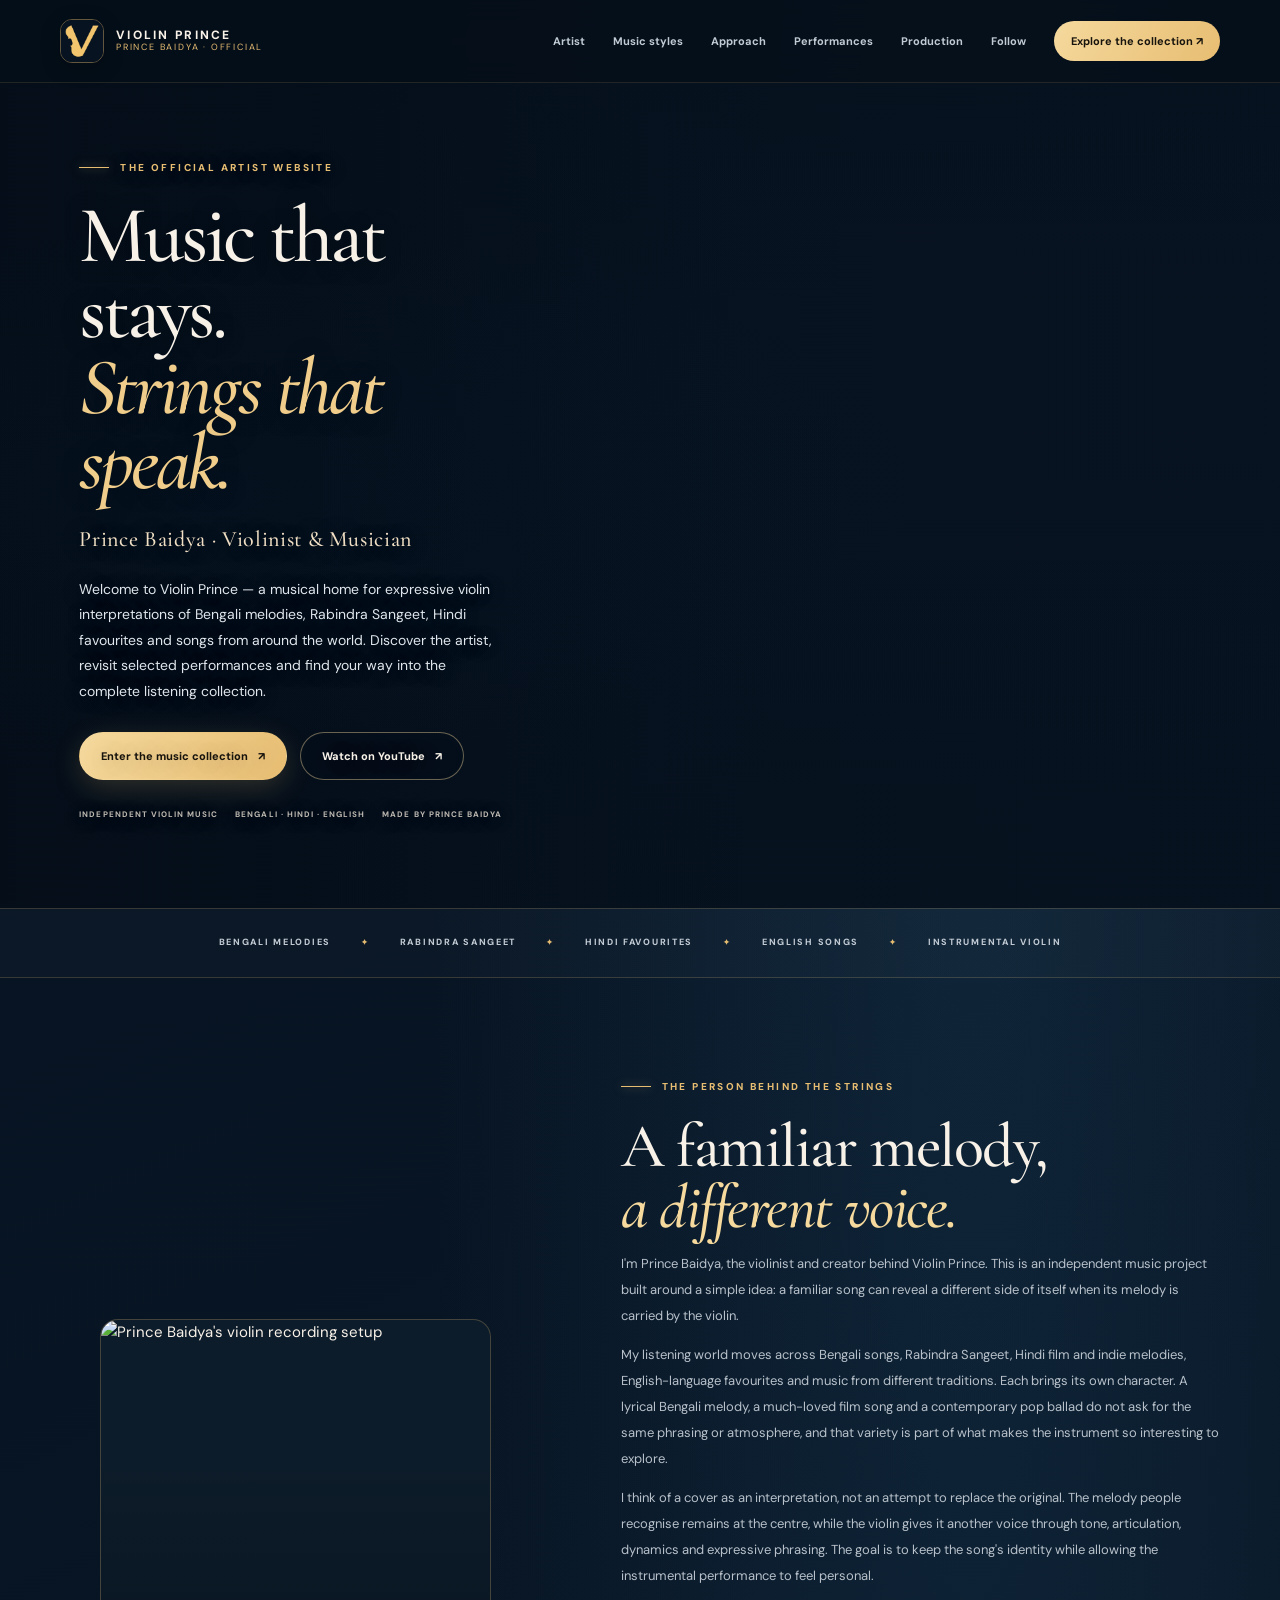
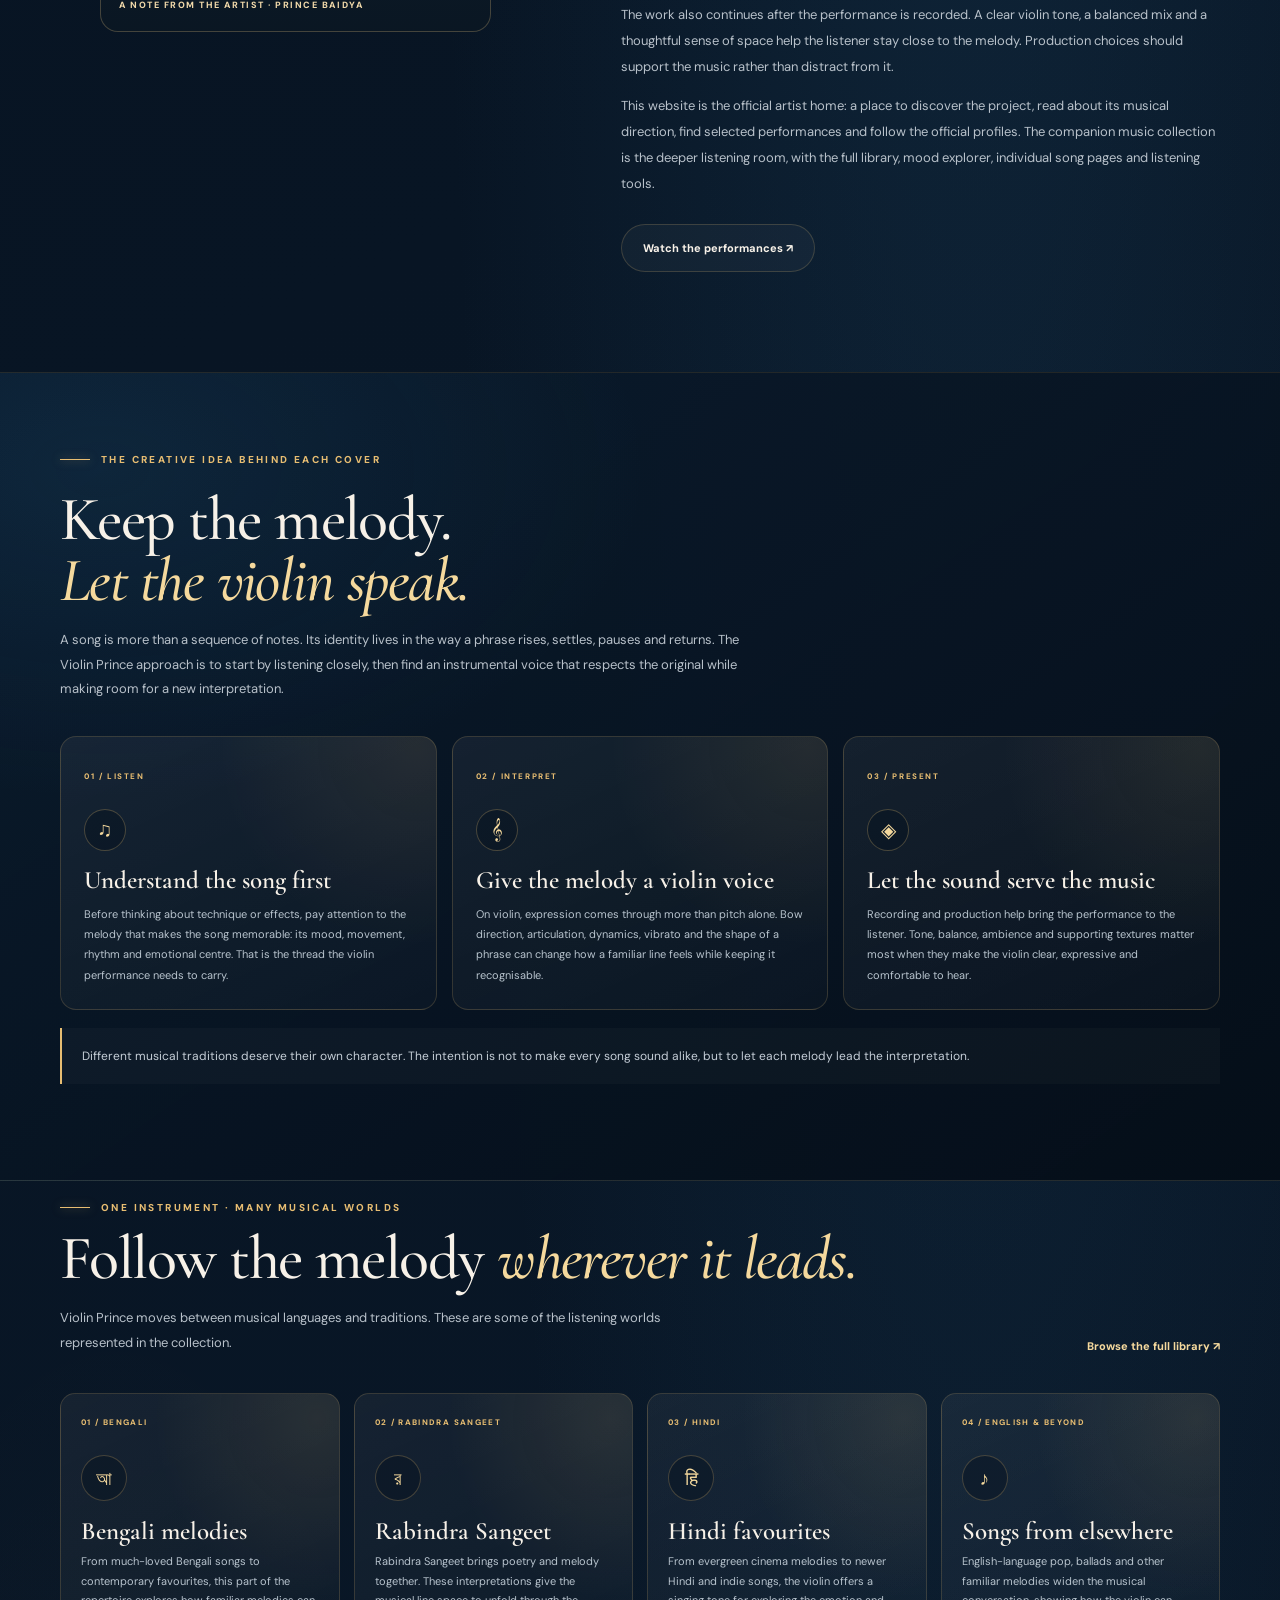
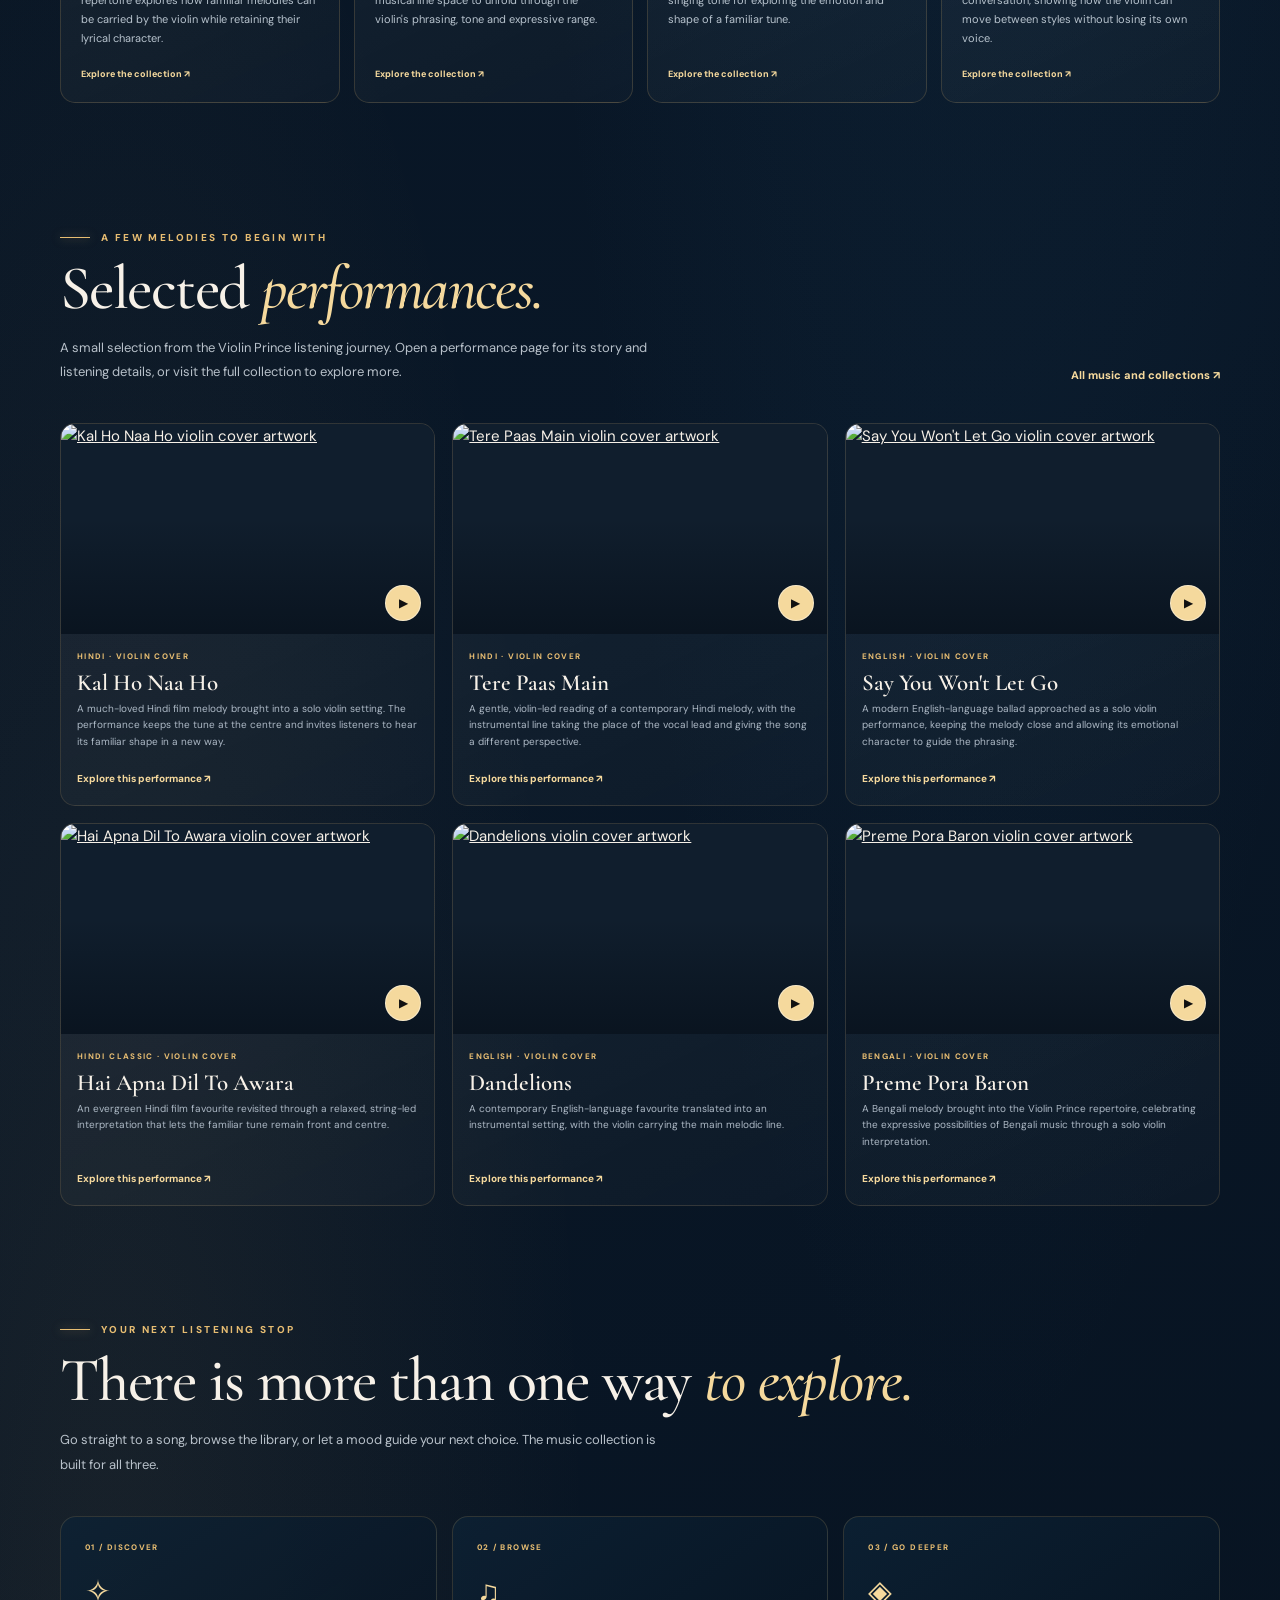
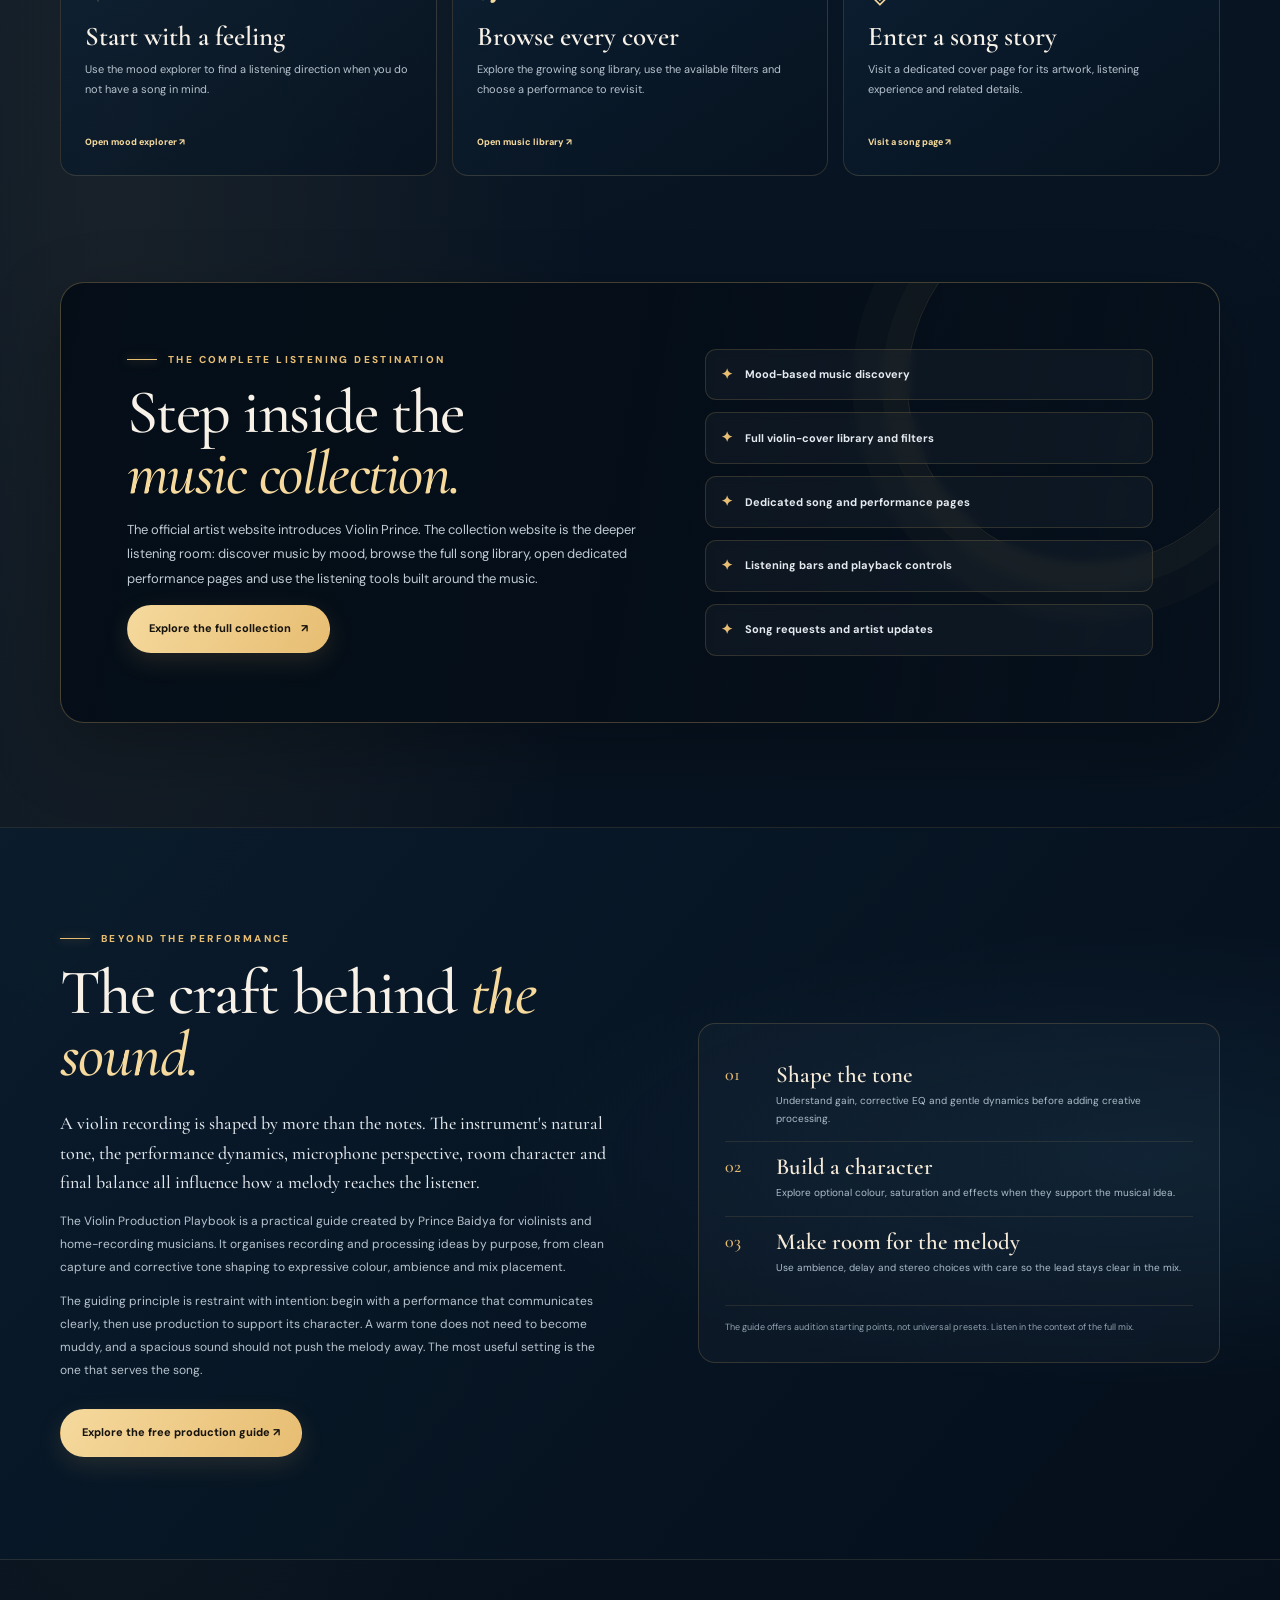
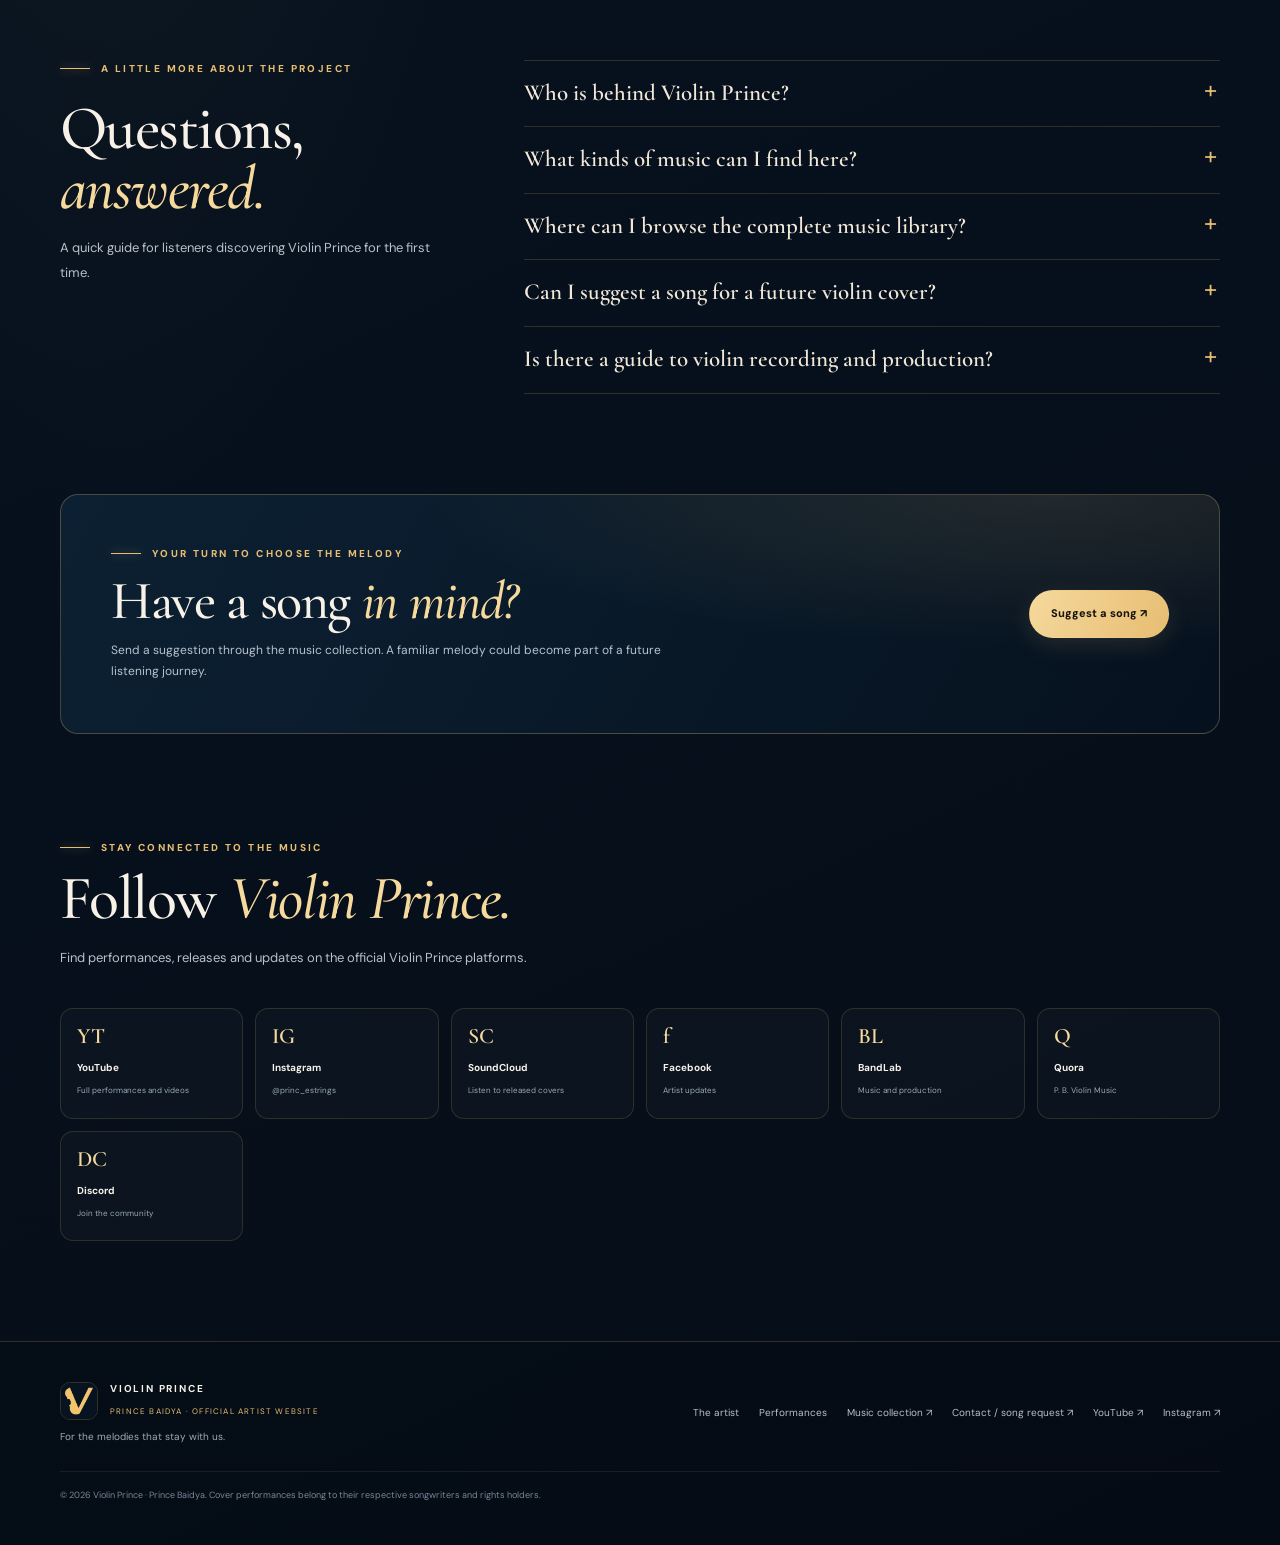
==== commit ca0d38be: "Expand the official Violin Prince artist homepage" ====
--- a/index.html
+++ b/index.html
@@ -708,6 +708,58 @@
       .faq-item summary { font-size:19px; }
     }
 
+
+    /* Editorial artist-story section */
+    .approach-section {
+      position:relative;
+      padding:78px 0 96px;
+      border-top:1px solid rgba(231,189,114,.13);
+      border-bottom:1px solid rgba(231,189,114,.13);
+      background:
+        radial-gradient(ellipse at 8% 12%,rgba(36,104,143,.16),transparent 34rem),
+        linear-gradient(145deg,rgba(11,28,46,.9),rgba(5,13,23,.92));
+    }
+    .approach-heading { max-width:760px; margin-bottom:34px; }
+    .approach-heading h2 { max-width:720px; }
+    .approach-heading .section-intro { max-width:690px; }
+    .approach-grid { display:grid; grid-template-columns:repeat(3,minmax(0,1fr)); gap:15px; }
+    .approach-card {
+      position:relative; min-height:245px; overflow:hidden;
+      padding:25px 23px 24px;
+      border:1px solid rgba(231,189,114,.18); border-radius:16px;
+      background:
+        radial-gradient(circle at 95% 4%,rgba(231,189,114,.09),transparent 45%),
+        linear-gradient(155deg,rgba(255,255,255,.055),rgba(255,255,255,.018));
+      transition:transform .22s ease,border-color .22s ease,box-shadow .22s ease;
+    }
+    .approach-card:hover { transform:translateY(-4px); border-color:rgba(231,189,114,.46); box-shadow:0 18px 40px rgba(0,0,0,.2); }
+    .approach-number { color:var(--gold); font-size:8px; font-weight:800; letter-spacing:.2em; }
+    .approach-icon {
+      width:42px; height:42px; display:grid; place-items:center;
+      margin:22px 0 16px; border:1px solid rgba(231,189,114,.28); border-radius:50%;
+      color:var(--gold-bright); background:rgba(7,19,33,.5); font:500 20px var(--serif);
+    }
+    .approach-card h3 { margin:0 0 10px; color:var(--ivory); font:600 25px/1.05 var(--serif); }
+    .approach-card p { margin:0; color:#b8c4ce; font-size:11px; line-height:1.85; }
+    .approach-note {
+      margin:18px 0 0; padding:17px 20px;
+      border-left:2px solid var(--gold);
+      color:#c5ced7; background:rgba(255,255,255,.025);
+      font-size:12px; line-height:1.85;
+    }
+    .artist-copy p:not(.eyebrow) { max-width:650px; }
+    @media (max-width: 980px) {
+      .approach-grid { grid-template-columns:repeat(3,minmax(0,1fr)); gap:11px; }
+      .approach-card { padding:21px 18px; }
+      .approach-card h3 { font-size:22px; }
+    }
+    @media (max-width: 760px) {
+      .approach-section { padding:65px 0 72px; }
+      .approach-grid { grid-template-columns:1fr; }
+      .approach-card { min-height:0; }
+      .approach-icon { margin:15px 0 13px; }
+    }
+
   </style>
 </head>
 <body>
@@ -721,6 +773,7 @@
       <nav class="nav" id="primary-navigation" aria-label="Main navigation">
         <a href="#artist">Artist</a>
         <a href="#repertoire">Music styles</a>
+        <a href="#approach">Approach</a>
         <a href="#performances">Performances</a>
         <a href="#studio">Production</a>
         <a href="#connect">Follow</a>
@@ -743,6 +796,20 @@
         <p class="hero-notes"><span>Independent violin music</span><span>Bengali · Hindi · English</span><span>Made by Prince Baidya</span></p>
       </div>
 
+      <div class="hero-visual" data-reveal>
+        <div class="hero-frame">
+          <img src="/violin-prince-website/assets/violin-prince-cinematic-hero.jpg"
+               width="1000" height="1250"
+               alt="Prince Baidya performing with the violin in the Violin Prince cinematic artwork"
+               decoding="async" fetchpriority="high">
+          <div class="hero-caption">
+            <div><strong>Prince Baidya</strong><small>Violin Prince · Independent artist</small></div>
+            <small>VIOLIN · SOUND · STORY</small>
+          </div>
+        </div>
+        <div class="hero-seal" aria-label="Violin Prince artist mark">VP<span>SOLO<br>VIOLIN</span></div>
+      </div>
+
     </section>
 
     <div class="genre-strip" aria-label="Music genres">
@@ -758,14 +825,48 @@
         <div class="artist-copy" data-reveal>
           <p class="eyebrow">The person behind the strings</p>
           <h2 id="artist-title">A familiar melody,<br><em>a different voice.</em></h2>
-          <p>I'm Prince Baidya, the violinist and creator behind Violin Prince. This project is about bringing familiar melodies into a different voice: the violin. Each cover begins with a song people already know and approaches it as an instrumental performance.</p>
-          <p>The repertoire moves across Bengali songs, Rabindra Sangeet, Hindi film and indie melodies, and English favourites. Some listeners arrive for a familiar tune; others discover a song they have never heard before. The aim is to give each melody room to speak through the instrument.</p>
-          <p>This website is the artist home: a place to understand the project, find selected performances and follow the official profiles. The companion music collection is where the full library, mood explorer, individual song pages and listening tools live.</p>
+          <p>I'm Prince Baidya, the violinist and creator behind Violin Prince. This is an independent music project built around a simple idea: a familiar song can reveal a different side of itself when its melody is carried by the violin.</p>
+          <p>My listening world moves across Bengali songs, Rabindra Sangeet, Hindi film and indie melodies, English-language favourites and music from different traditions. Each brings its own character. A lyrical Bengali melody, a much-loved film song and a contemporary pop ballad do not ask for the same phrasing or atmosphere, and that variety is part of what makes the instrument so interesting to explore.</p>
+          <p>I think of a cover as an interpretation, not an attempt to replace the original. The melody people recognise remains at the centre, while the violin gives it another voice through tone, articulation, dynamics and expressive phrasing. The goal is to keep the song's identity while allowing the instrumental performance to feel personal.</p>
+          <p>The work also continues after the performance is recorded. A clear violin tone, a balanced mix and a thoughtful sense of space help the listener stay close to the melody. Production choices should support the music rather than distract from it.</p>
+          <p>This website is the official artist home: a place to discover the project, read about its musical direction, find selected performances and follow the official profiles. The companion music collection is the deeper listening room, with the full library, mood explorer, individual song pages and listening tools.</p>
           <a class="button button-secondary" href="https://www.youtube.com/@violinprince" target="_blank" rel="noopener noreferrer">Watch the performances ↗</a>
         </div>
       </div>
     </section>
 
+
+
+    <section class="approach-section" id="approach" aria-labelledby="approach-title">
+      <div class="wrap">
+        <div class="approach-heading" data-reveal>
+          <p class="eyebrow">The creative idea behind each cover</p>
+          <h2 id="approach-title">Keep the melody.<br><em>Let the violin speak.</em></h2>
+          <p class="section-intro">A song is more than a sequence of notes. Its identity lives in the way a phrase rises, settles, pauses and returns. The Violin Prince approach is to start by listening closely, then find an instrumental voice that respects the original while making room for a new interpretation.</p>
+        </div>
+        <div class="approach-grid">
+          <article class="approach-card" data-reveal>
+            <span class="approach-number">01 / LISTEN</span>
+            <span class="approach-icon" aria-hidden="true">♫</span>
+            <h3>Understand the song first</h3>
+            <p>Before thinking about technique or effects, pay attention to the melody that makes the song memorable: its mood, movement, rhythm and emotional centre. That is the thread the violin performance needs to carry.</p>
+          </article>
+          <article class="approach-card" data-reveal>
+            <span class="approach-number">02 / INTERPRET</span>
+            <span class="approach-icon" aria-hidden="true">𝄞</span>
+            <h3>Give the melody a violin voice</h3>
+            <p>On violin, expression comes through more than pitch alone. Bow direction, articulation, dynamics, vibrato and the shape of a phrase can change how a familiar line feels while keeping it recognisable.</p>
+          </article>
+          <article class="approach-card" data-reveal>
+            <span class="approach-number">03 / PRESENT</span>
+            <span class="approach-icon" aria-hidden="true">◈</span>
+            <h3>Let the sound serve the music</h3>
+            <p>Recording and production help bring the performance to the listener. Tone, balance, ambience and supporting textures matter most when they make the violin clear, expressive and comfortable to hear.</p>
+          </article>
+        </div>
+        <p class="approach-note" data-reveal>Different musical traditions deserve their own character. The intention is not to make every song sound alike, but to let each melody lead the interpretation.</p>
+      </div>
+    </section>
 
     <section class="repertoire-section wrap" id="repertoire" aria-labelledby="repertoire-title">
       <div class="section-heading">
@@ -781,28 +882,28 @@
           <span class="repertoire-number">01 / BENGALI</span>
           <span class="repertoire-symbol" aria-hidden="true">আ</span>
           <h3>Bengali melodies</h3>
-          <p>Familiar songs and contemporary favourites, reimagined for violin.</p>
+          <p>From much-loved Bengali songs to contemporary favourites, this part of the repertoire explores how familiar melodies can be carried by the violin while retaining their lyrical character.</p>
           <span class="repertoire-link">Explore the collection ↗</span>
         </a>
         <a class="repertoire-card repertoire-rabindra" href="/violin-prince-website/#music" data-reveal>
           <span class="repertoire-number">02 / RABINDRA SANGEET</span>
           <span class="repertoire-symbol" aria-hidden="true">র</span>
           <h3>Rabindra Sangeet</h3>
-          <p>Poetic melodies and expressive musical lines in an instrumental voice.</p>
+          <p>Rabindra Sangeet brings poetry and melody together. These interpretations give the musical line space to unfold through the violin's phrasing, tone and expressive range.</p>
           <span class="repertoire-link">Explore the collection ↗</span>
         </a>
         <a class="repertoire-card repertoire-hindi" href="/violin-prince-website/#music" data-reveal>
           <span class="repertoire-number">03 / HINDI</span>
           <span class="repertoire-symbol" aria-hidden="true">हि</span>
           <h3>Hindi favourites</h3>
-          <p>Film songs and indie melodies shaped around the violin's singing tone.</p>
+          <p>From evergreen cinema melodies to newer Hindi and indie songs, the violin offers a singing tone for exploring the emotion and shape of a familiar tune.</p>
           <span class="repertoire-link">Explore the collection ↗</span>
         </a>
         <a class="repertoire-card repertoire-world" href="/violin-prince-website/#music" data-reveal>
           <span class="repertoire-number">04 / ENGLISH & BEYOND</span>
           <span class="repertoire-symbol" aria-hidden="true">♪</span>
           <h3>Songs from elsewhere</h3>
-          <p>English-language favourites and melodies that travel across borders.</p>
+          <p>English-language pop, ballads and other familiar melodies widen the musical conversation, showing how the violin can move between styles without losing its own voice.</p>
           <span class="repertoire-link">Explore the collection ↗</span>
         </a>
       </div>
@@ -822,37 +923,37 @@
           <a class="track-image" href="/violin-prince-website/kal-ho-na-ho/" aria-label="Explore Kal Ho Naa Ho violin cover">
             <img src="https://i.ytimg.com/vi/FlA76nbkReM/hqdefault.jpg" width="480" height="300" alt="Kal Ho Naa Ho violin cover artwork" loading="lazy"><span class="track-play" aria-hidden="true">▶</span>
           </a>
-          <div class="track-copy"><small>Hindi · Violin cover</small><h3>Kal Ho Naa Ho</h3><p>A much-loved melody reimagined on violin.</p><a href="/violin-prince-website/kal-ho-na-ho/">Explore this performance ↗</a></div>
+          <div class="track-copy"><small>Hindi · Violin cover</small><h3>Kal Ho Naa Ho</h3><p>A much-loved Hindi film melody brought into a solo violin setting. The performance keeps the tune at the centre and invites listeners to hear its familiar shape in a new way.</p><a href="/violin-prince-website/kal-ho-na-ho/">Explore this performance ↗</a></div>
         </article>
         <article class="track-card" data-reveal>
           <a class="track-image" href="/violin-prince-website/tere-paas-main/" aria-label="Explore Tere Paas Main violin cover">
             <img src="https://i.ytimg.com/vi/FOV-lwpwcd0/hqdefault.jpg" width="480" height="300" alt="Tere Paas Main violin cover artwork" loading="lazy"><span class="track-play" aria-hidden="true">▶</span>
           </a>
-          <div class="track-copy"><small>Hindi · Violin cover</small><h3>Tere Paas Main</h3><p>A gentle instrumental interpretation.</p><a href="/violin-prince-website/tere-paas-main/">Explore this performance ↗</a></div>
+          <div class="track-copy"><small>Hindi · Violin cover</small><h3>Tere Paas Main</h3><p>A gentle, violin-led reading of a contemporary Hindi melody, with the instrumental line taking the place of the vocal lead and giving the song a different perspective.</p><a href="/violin-prince-website/tere-paas-main/">Explore this performance ↗</a></div>
         </article>
         <article class="track-card" data-reveal>
           <a class="track-image" href="/violin-prince-website/say-you-wont-let-go/" aria-label="Explore Say You Won't Let Go violin cover">
             <img src="https://i.ytimg.com/vi/3NHpKon_Uq8/hqdefault.jpg" width="480" height="300" alt="Say You Won't Let Go violin cover artwork" loading="lazy"><span class="track-play" aria-hidden="true">▶</span>
           </a>
-          <div class="track-copy"><small>English · Violin cover</small><h3>Say You Won't Let Go</h3><p>An intimate violin take on a modern favourite.</p><a href="/violin-prince-website/say-you-wont-let-go/">Explore this performance ↗</a></div>
+          <div class="track-copy"><small>English · Violin cover</small><h3>Say You Won't Let Go</h3><p>A modern English-language ballad approached as a solo violin performance, keeping the melody close and allowing its emotional character to guide the phrasing.</p><a href="/violin-prince-website/say-you-wont-let-go/">Explore this performance ↗</a></div>
         </article>
         <article class="track-card" data-reveal>
           <a class="track-image" href="/violin-prince-website/hai-apna-dil-to-awara/" aria-label="Explore Hai Apna Dil To Awara violin cover">
             <img src="https://i.ytimg.com/vi/StnvyGduJ0s/hqdefault.jpg" width="480" height="300" alt="Hai Apna Dil To Awara violin cover artwork" loading="lazy"><span class="track-play" aria-hidden="true">▶</span>
           </a>
-          <div class="track-copy"><small>Hindi classic · Violin cover</small><h3>Hai Apna Dil To Awara</h3><p>A classic melody carried by the violin.</p><a href="/violin-prince-website/hai-apna-dil-to-awara/">Explore this performance ↗</a></div>
+          <div class="track-copy"><small>Hindi classic · Violin cover</small><h3>Hai Apna Dil To Awara</h3><p>An evergreen Hindi film favourite revisited through a relaxed, string-led interpretation that lets the familiar tune remain front and centre.</p><a href="/violin-prince-website/hai-apna-dil-to-awara/">Explore this performance ↗</a></div>
         </article>
         <article class="track-card" data-reveal>
           <a class="track-image" href="/violin-prince-website/dandelions/" aria-label="Explore Dandelions violin cover">
             <img src="https://i.ytimg.com/vi/lTySNtT0rzs/hqdefault.jpg" width="480" height="300" alt="Dandelions violin cover artwork" loading="lazy"><span class="track-play" aria-hidden="true">▶</span>
           </a>
-          <div class="track-copy"><small>English · Violin cover</small><h3>Dandelions</h3><p>A modern favourite translated into a violin-led interpretation.</p><a href="/violin-prince-website/dandelions/">Explore this performance ↗</a></div>
+          <div class="track-copy"><small>English · Violin cover</small><h3>Dandelions</h3><p>A contemporary English-language favourite translated into an instrumental setting, with the violin carrying the main melodic line.</p><a href="/violin-prince-website/dandelions/">Explore this performance ↗</a></div>
         </article>
         <article class="track-card" data-reveal>
           <a class="track-image" href="/violin-prince-website/preme-pora-baron/" aria-label="Explore Preme Pora Baron violin cover">
             <img src="https://i.ytimg.com/vi/UK7JYzoKKd4/hqdefault.jpg" width="480" height="300" alt="Preme Pora Baron violin cover artwork" loading="lazy"><span class="track-play" aria-hidden="true">▶</span>
           </a>
-          <div class="track-copy"><small>Bengali · Violin cover</small><h3>Preme Pora Baron</h3><p>A Bengali song brought into the Violin Prince repertoire.</p><a href="/violin-prince-website/preme-pora-baron/">Explore this performance ↗</a></div>
+          <div class="track-copy"><small>Bengali · Violin cover</small><h3>Preme Pora Baron</h3><p>A Bengali melody brought into the Violin Prince repertoire, celebrating the expressive possibilities of Bengali music through a solo violin interpretation.</p><a href="/violin-prince-website/preme-pora-baron/">Explore this performance ↗</a></div>
         </article>
       </div>
     </section>
@@ -915,8 +1016,9 @@
         <div class="studio-copy" data-reveal>
           <p class="eyebrow">Beyond the performance</p>
           <h2 id="studio-title">The craft behind <em>the sound.</em></h2>
-          <p class="studio-lead">A violin recording is shaped by more than the notes. The recording, tone, dynamics and sense of space all influence how a performance reaches the listener.</p>
-          <p>The Violin Production Playbook is a practical guide created by Prince Baidya for violinists and home-recording musicians. It organises tools by purpose and walks through starting points for a natural lead, an expressive indie tone and a fuller chorus sound.</p>
+          <p class="studio-lead">A violin recording is shaped by more than the notes. The instrument's natural tone, the performance dynamics, microphone perspective, room character and final balance all influence how a melody reaches the listener.</p>
+          <p>The Violin Production Playbook is a practical guide created by Prince Baidya for violinists and home-recording musicians. It organises recording and processing ideas by purpose, from clean capture and corrective tone shaping to expressive colour, ambience and mix placement.</p>
+          <p>The guiding principle is restraint with intention: begin with a performance that communicates clearly, then use production to support its character. A warm tone does not need to become muddy, and a spacious sound should not push the melody away. The most useful setting is the one that serves the song.</p>
           <a class="button button-primary" href="/violin-prince-website/production-playbook/">Explore the free production guide ↗</a>
         </div>
         <div class="studio-details" data-reveal>
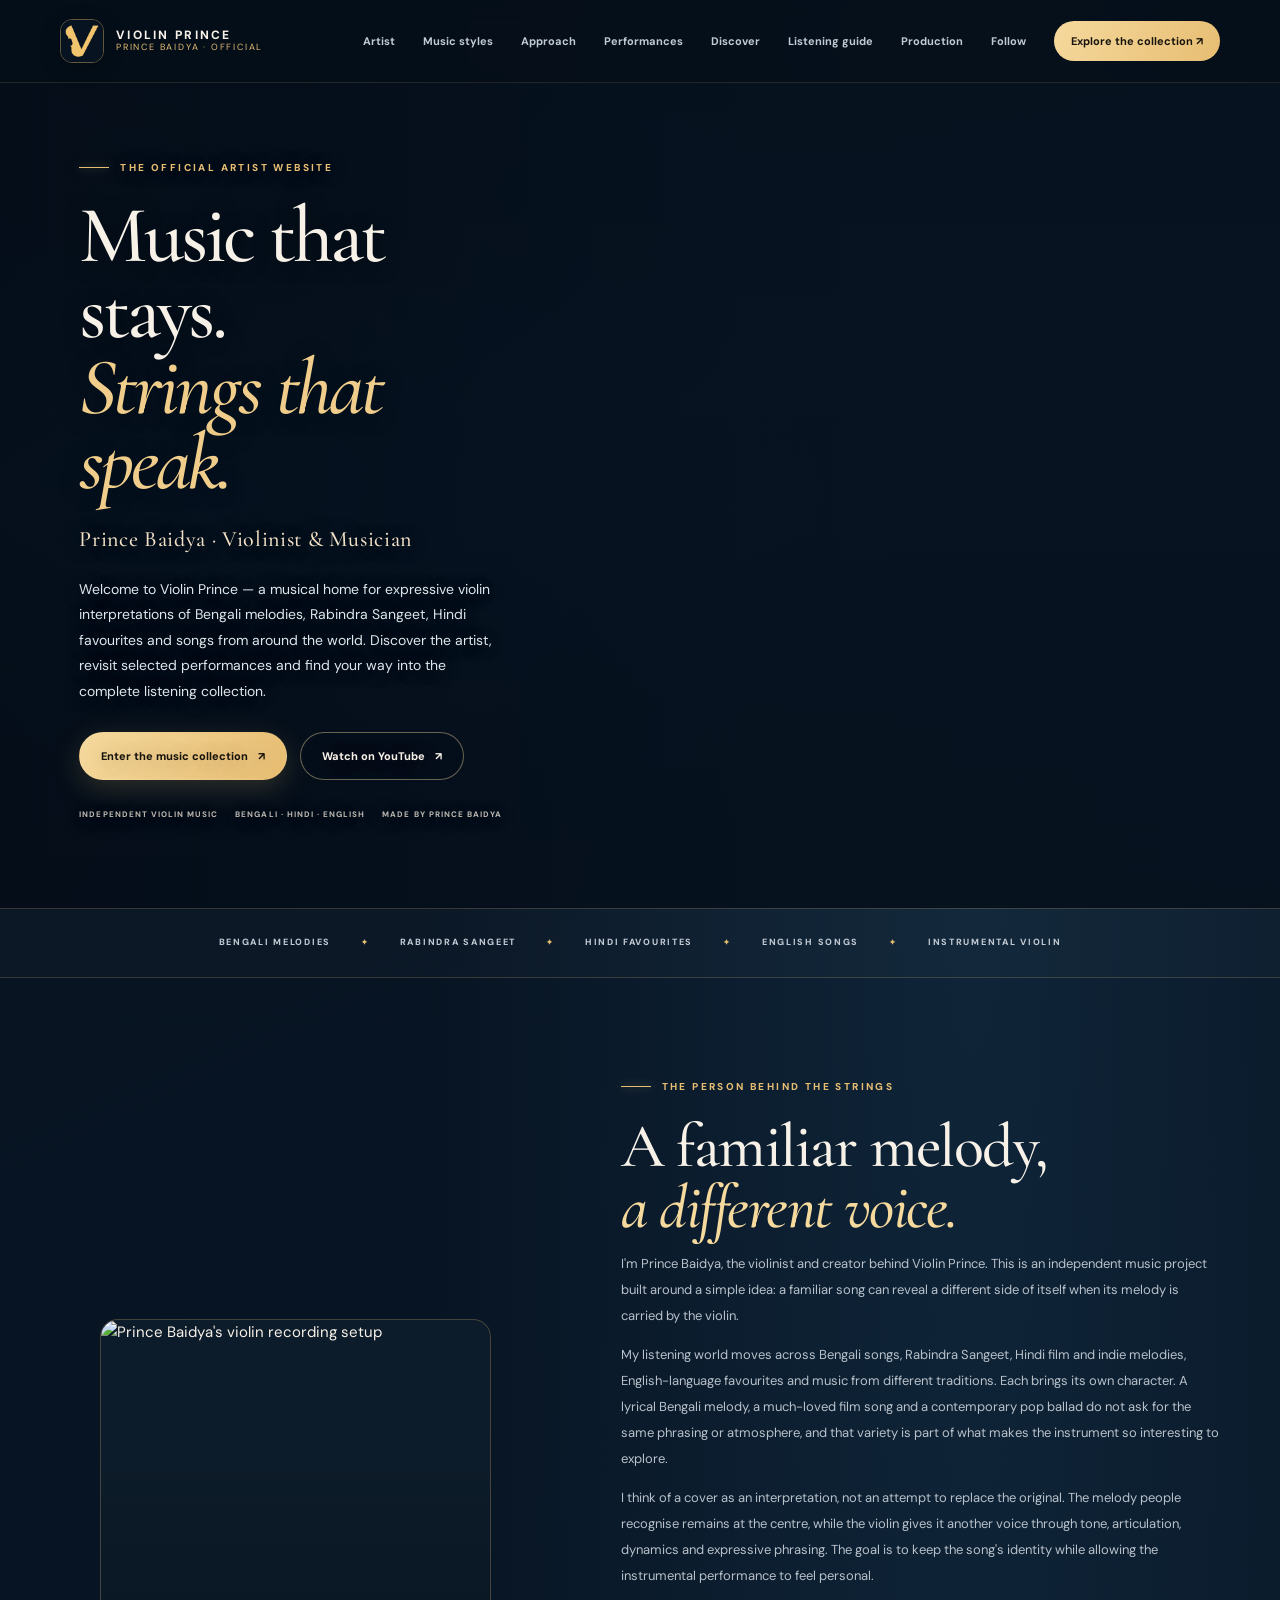
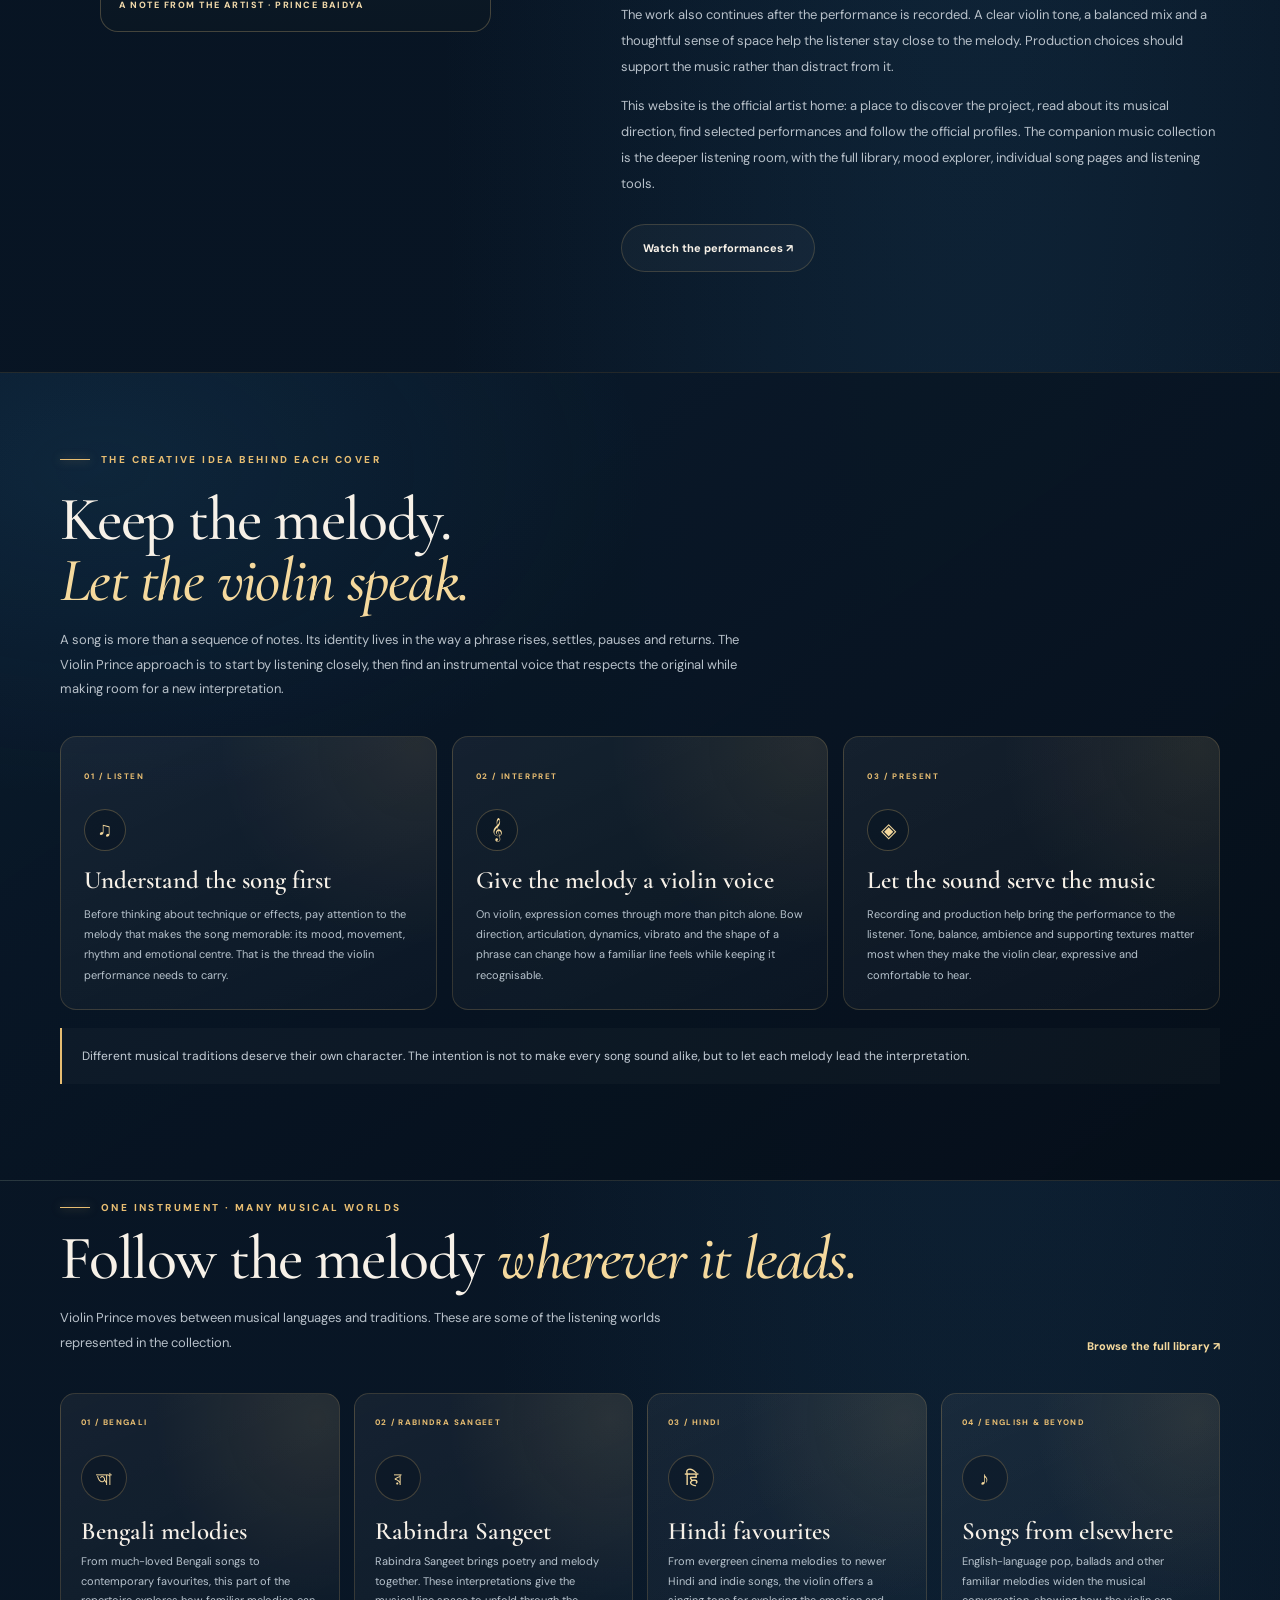
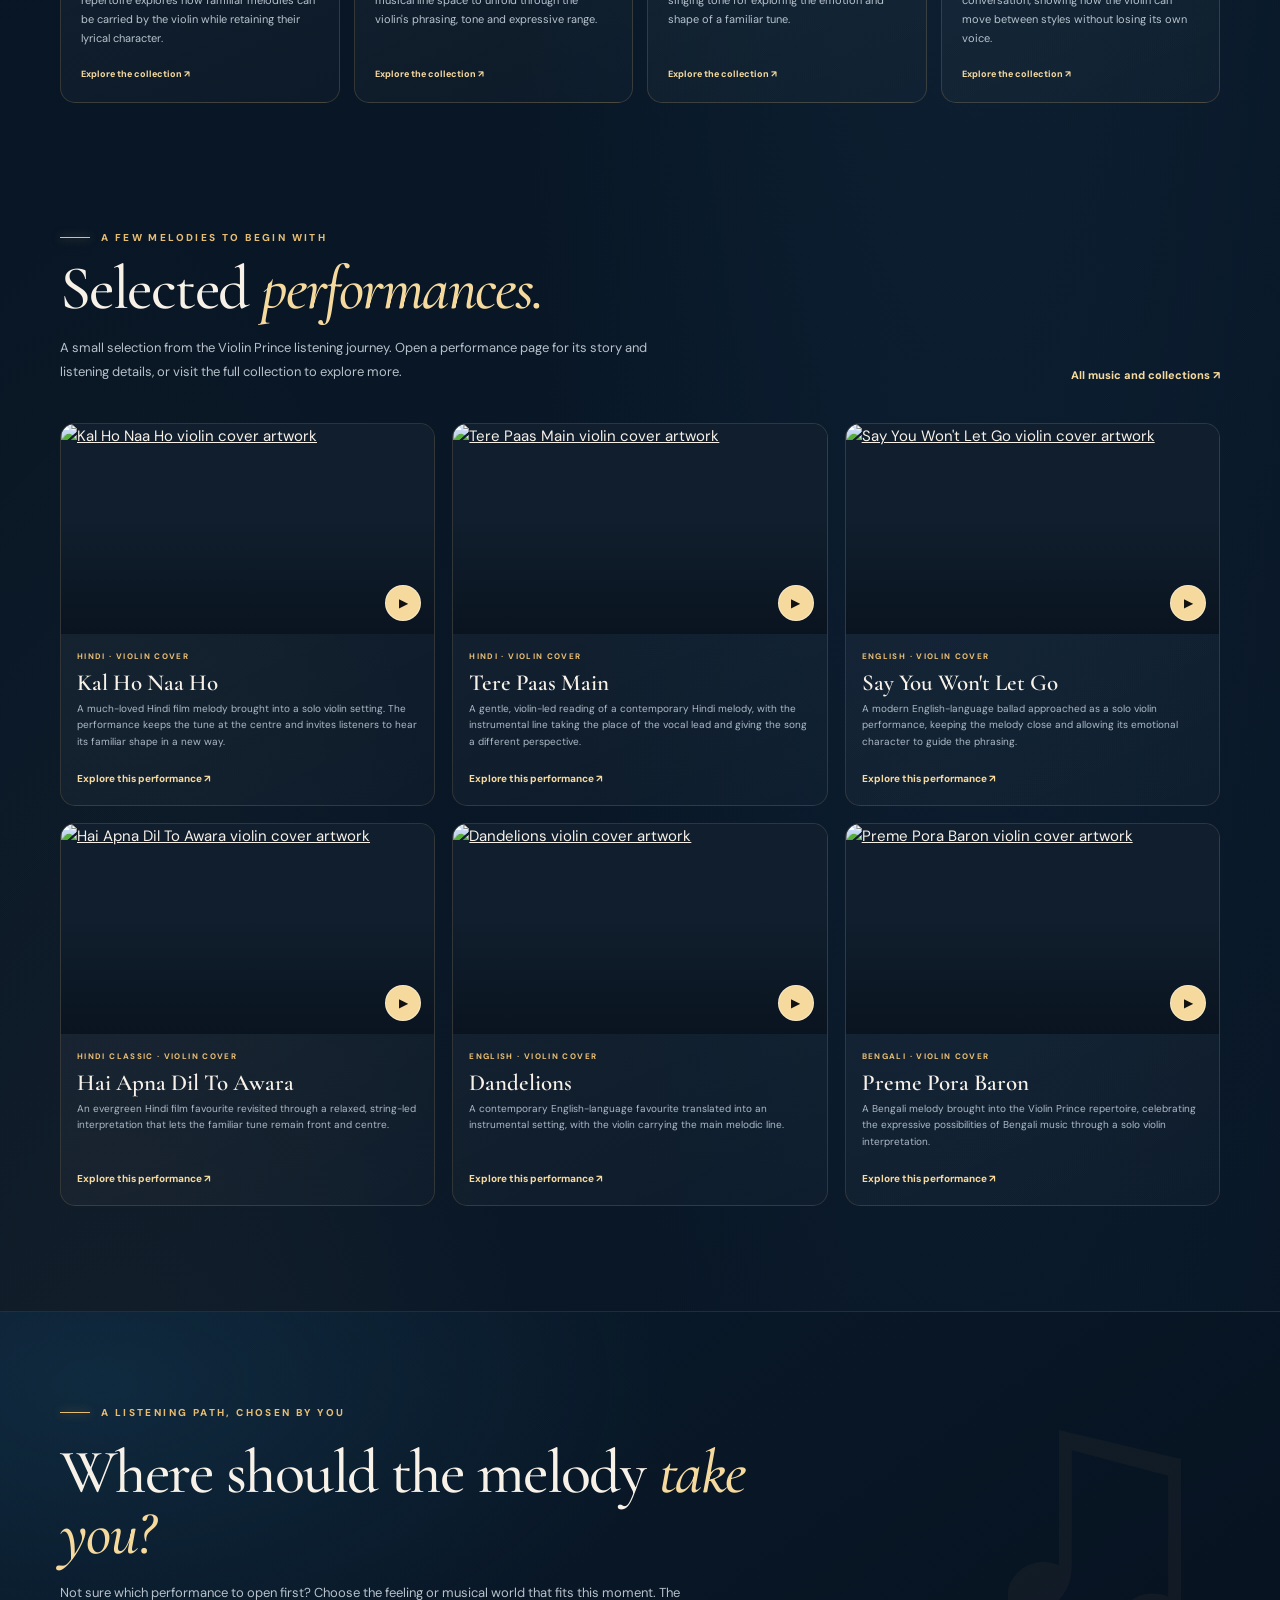
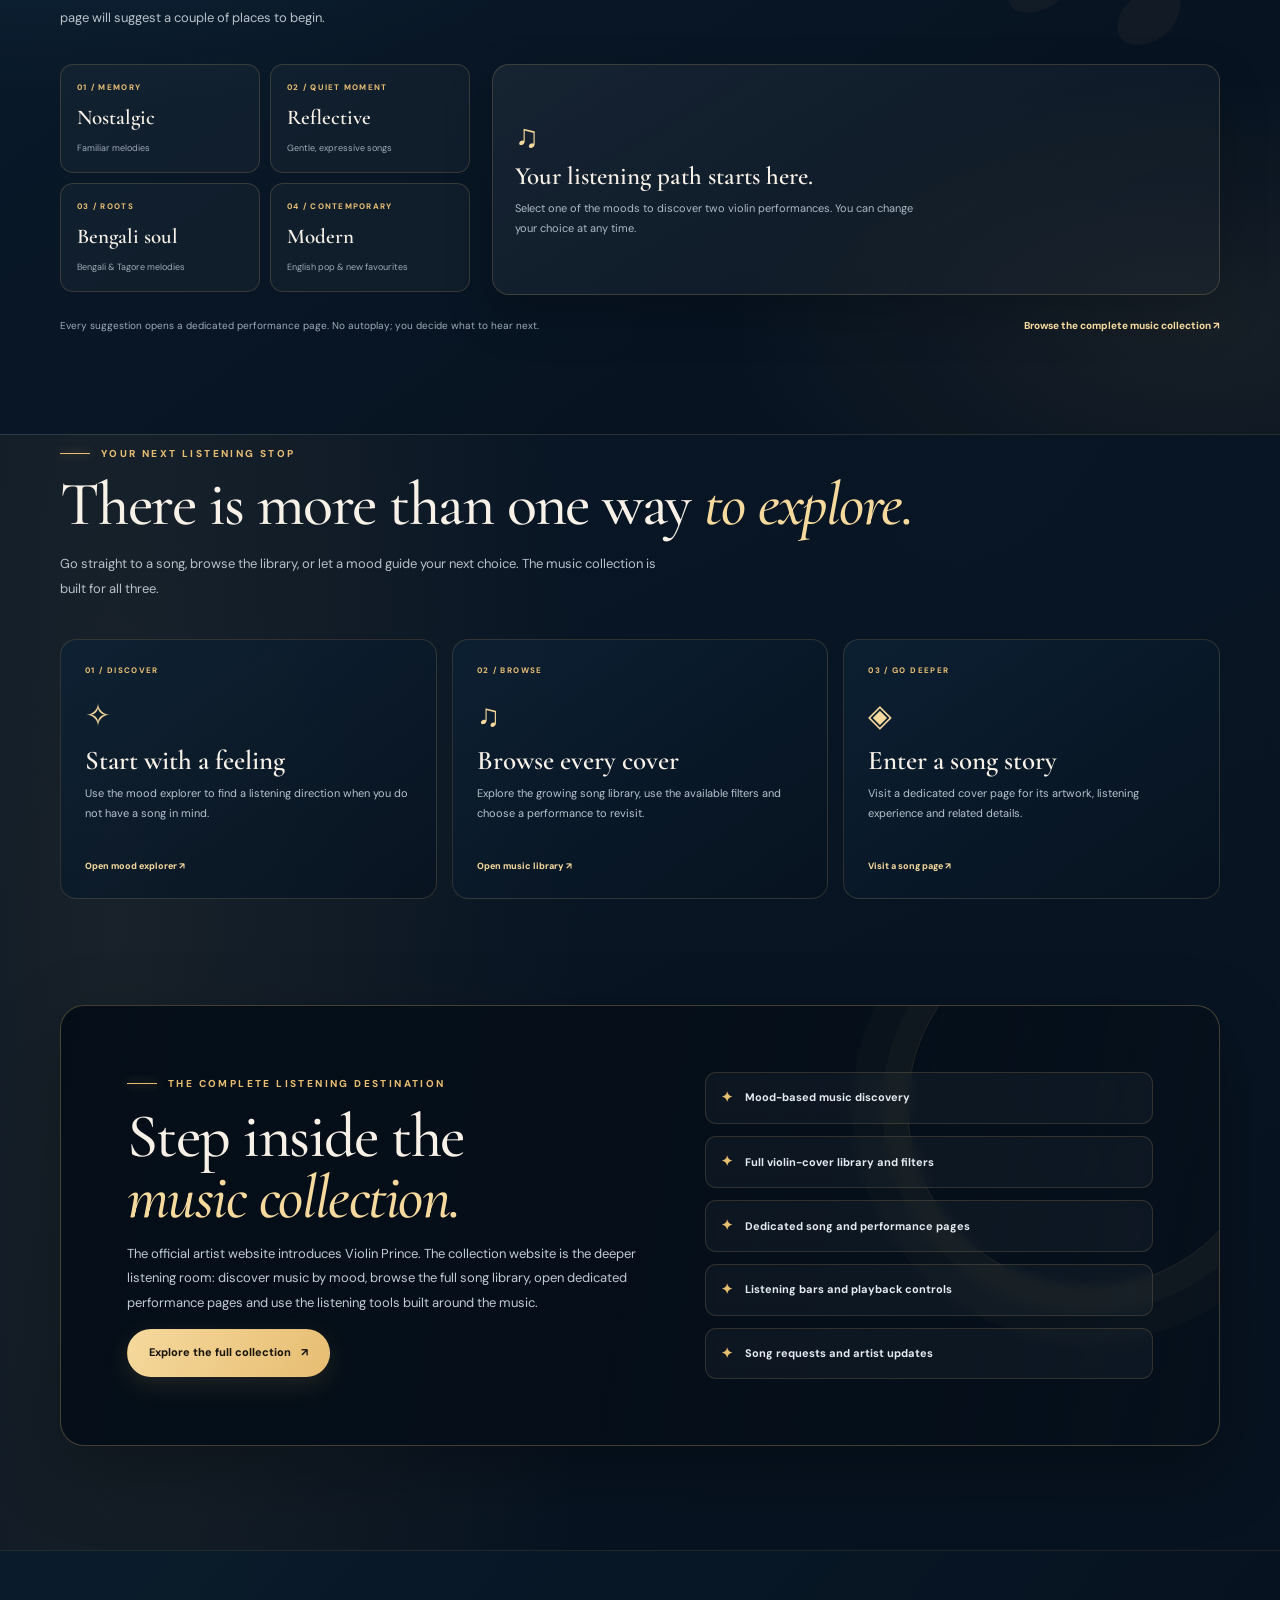
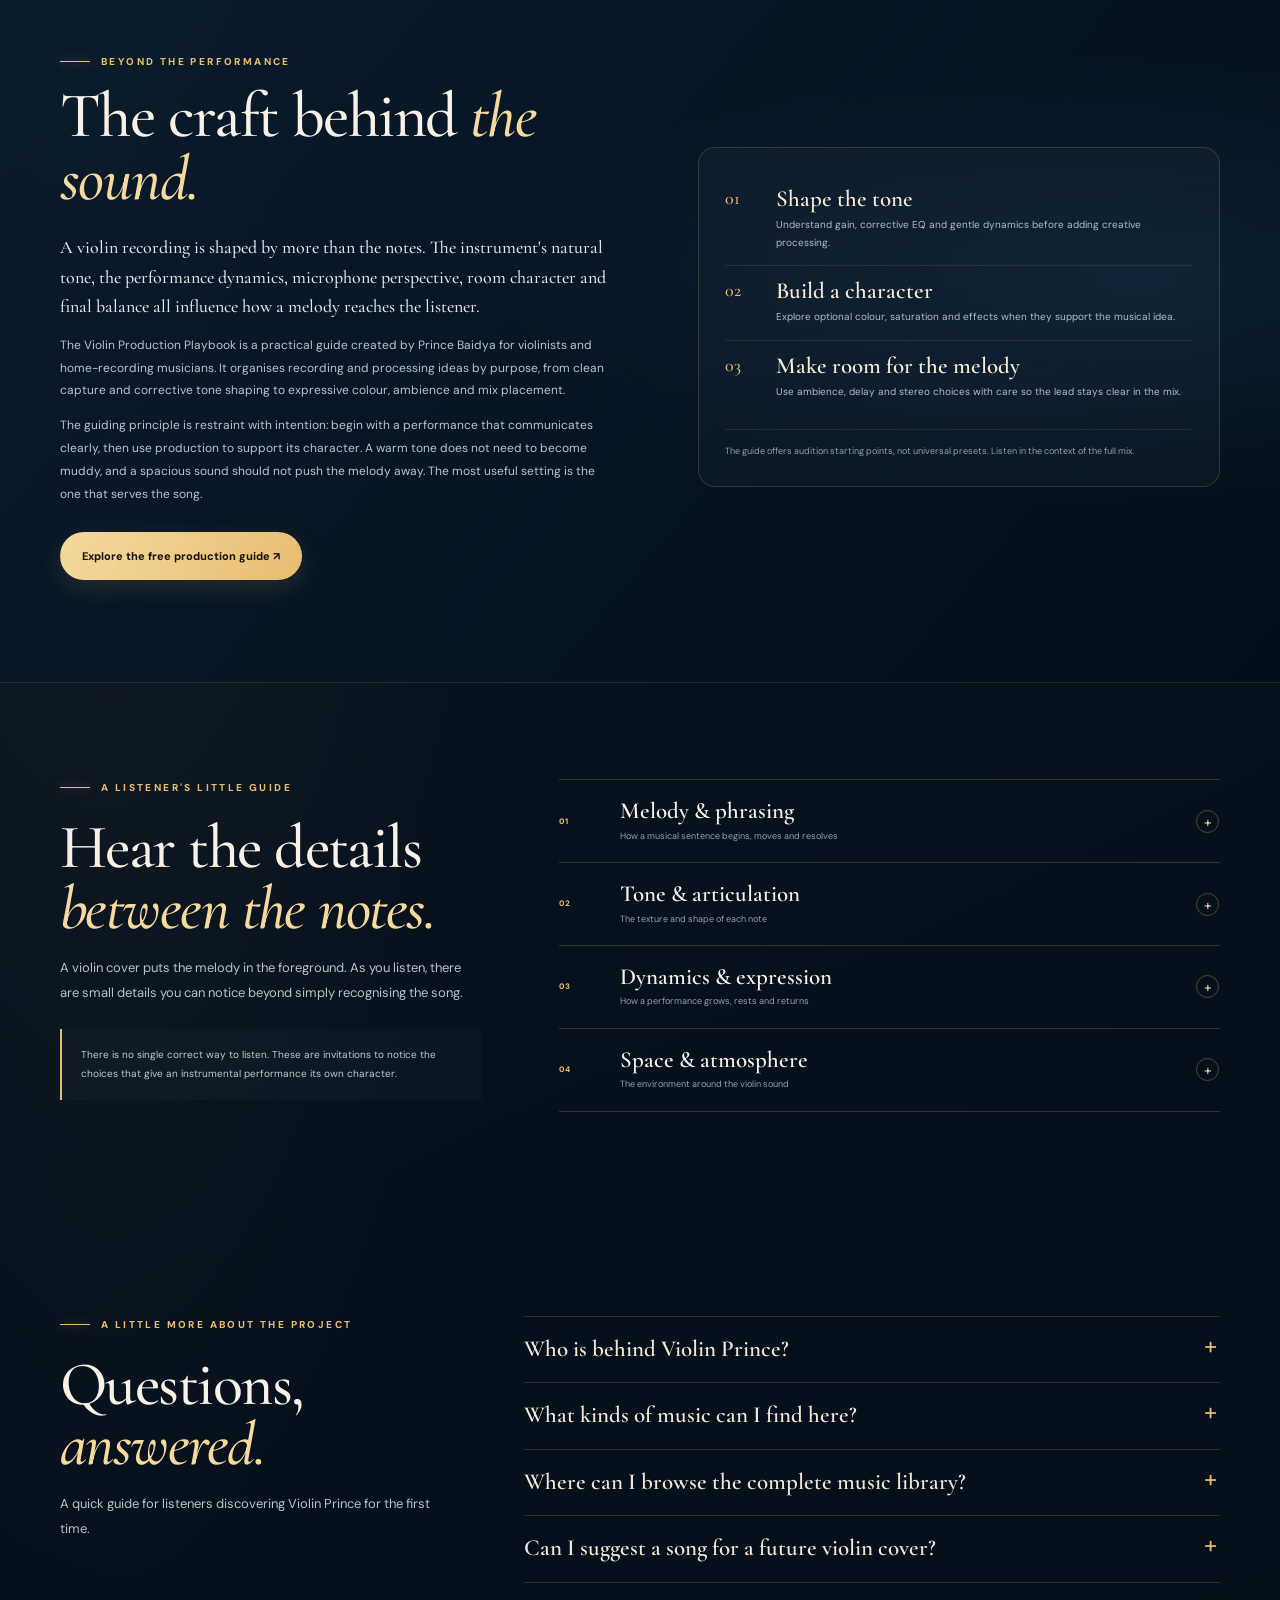
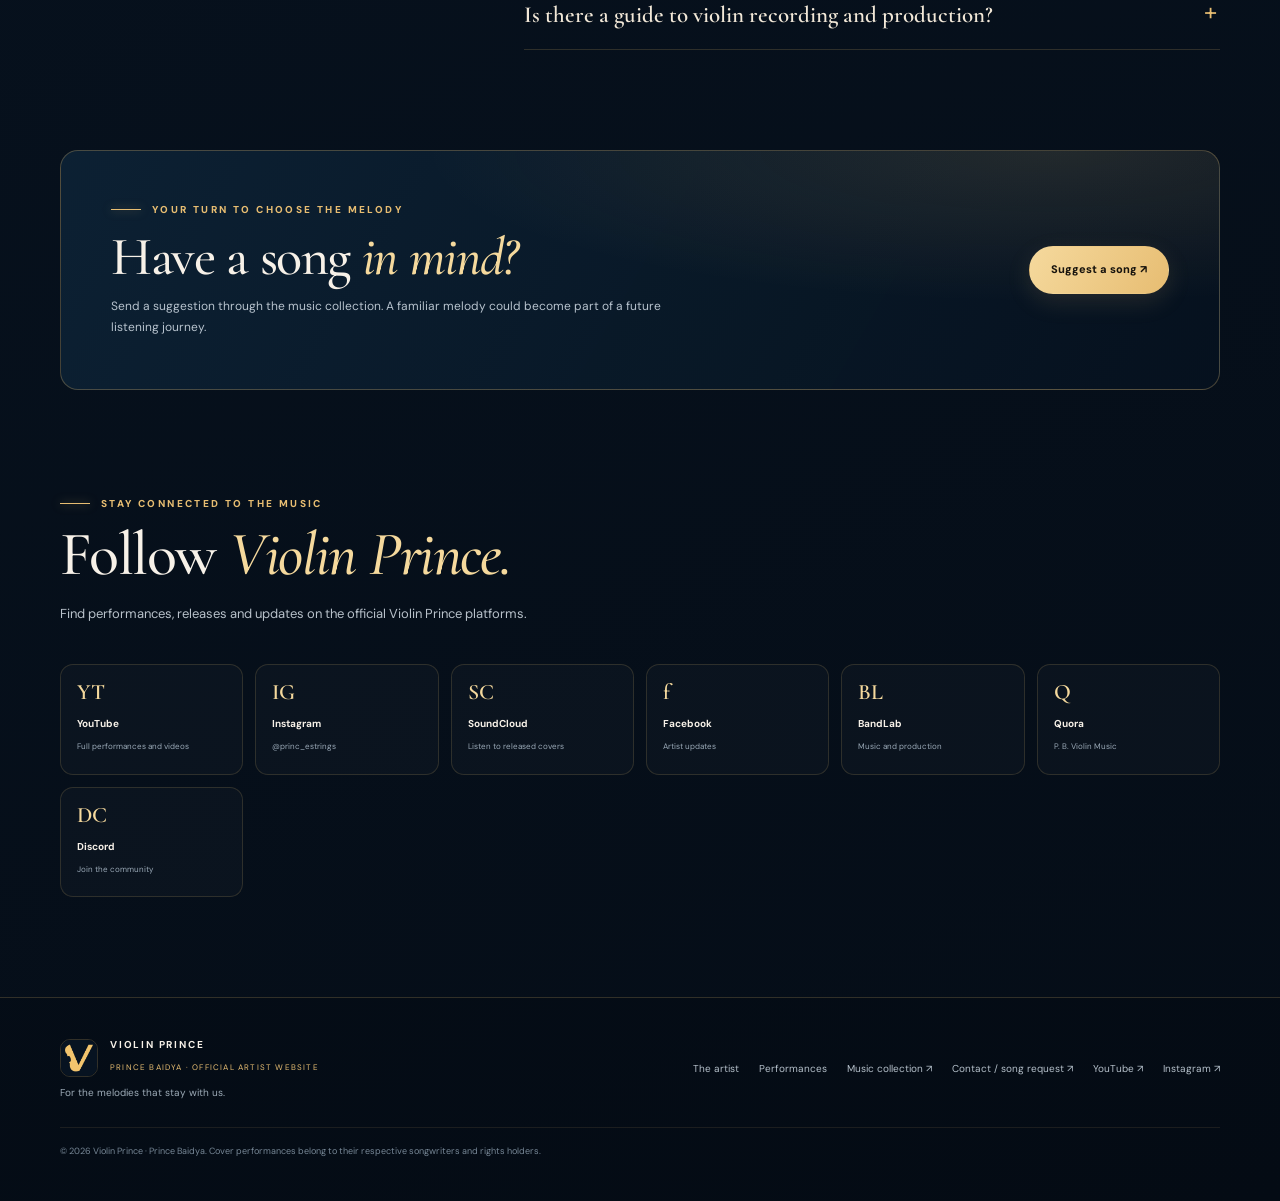
==== commit fc0a4c3f: "Add interactive listening journeys and expanded listener guide" ====
--- a/index.html
+++ b/index.html
@@ -761,6 +761,8 @@
     }
 
   </style>
+  <link rel="stylesheet" href="/artist-home-expansion.css?v=20261101">
+  <script src="/artist-home-interactions.js?v=20261101" defer></script>
 </head>
 <body>
   <header class="site-header">
@@ -775,6 +777,8 @@
         <a href="#repertoire">Music styles</a>
         <a href="#approach">Approach</a>
         <a href="#performances">Performances</a>
+        <a href="#discover">Discover</a>
+        <a href="#listen-closer">Listening guide</a>
         <a href="#studio">Production</a>
         <a href="#connect">Follow</a>
         <a class="nav-collection" href="/violin-prince-website/">Explore the collection ↗</a>
@@ -959,6 +963,44 @@
     </section>
 
 
+ 
+    <section class="listening-journey" id="discover" aria-labelledby="listeningJourneyTitle">
+      <div class="wrap listening-journey-inner">
+        <header class="listening-journey-heading" data-reveal>
+          <p class="eyebrow">A listening path, chosen by you</p>
+          <h2 id="listeningJourneyTitle">Where should the melody <em>take you?</em></h2>
+          <p class="section-intro">Not sure which performance to open first? Choose the feeling or musical world that fits this moment. The page will suggest a couple of places to begin.</p>
+        </header>
+        <div class="listening-journey-layout" data-listening-finder>
+          <div class="listening-mood-list" role="group" aria-label="Choose a listening mood">
+            <button class="listening-mood-choice" type="button" data-listening-mood="nostalgic" aria-pressed="false">
+              <small>01 / MEMORY</small><strong>Nostalgic</strong><span>Familiar melodies</span>
+            </button>
+            <button class="listening-mood-choice" type="button" data-listening-mood="reflective" aria-pressed="false">
+              <small>02 / QUIET MOMENT</small><strong>Reflective</strong><span>Gentle, expressive songs</span>
+            </button>
+            <button class="listening-mood-choice" type="button" data-listening-mood="bengali" aria-pressed="false">
+              <small>03 / ROOTS</small><strong>Bengali soul</strong><span>Bengali &amp; Tagore melodies</span>
+            </button>
+            <button class="listening-mood-choice" type="button" data-listening-mood="modern" aria-pressed="false">
+              <small>04 / CONTEMPORARY</small><strong>Modern</strong><span>English pop &amp; new favourites</span>
+            </button>
+          </div>
+          <div class="listening-result" id="listeningJourneyOutput" aria-live="polite" aria-atomic="true">
+            <div class="listening-result-empty">
+              <span class="listening-result-symbol" aria-hidden="true">♫</span>
+              <strong>Your listening path starts here.</strong>
+              <p>Select one of the moods to discover two violin performances. You can change your choice at any time.</p>
+            </div>
+          </div>
+        </div>
+        <div class="listening-journey-footer">
+          <p>Every suggestion opens a dedicated performance page. No autoplay; you decide what to hear next.</p>
+          <a href="/violin-prince-website/">Browse the complete music collection ↗</a>
+        </div>
+      </div>
+    </section>
+
     <section class="pathway-section wrap" aria-labelledby="pathway-title">
       <div class="section-heading">
         <div>
@@ -1035,6 +1077,64 @@
             <div><h3>Make room for the melody</h3><p>Use ambience, delay and stereo choices with care so the lead stays clear in the mix.</p></div>
           </div>
           <p class="studio-footnote">The guide offers audition starting points, not universal presets. Listen in the context of the full mix.</p>
+        </div>
+      </div>
+    </section>
+
+
+    <section class="listen-closer-section wrap" id="listen-closer" aria-labelledby="listenCloserTitle">
+      <div class="listen-closer-grid">
+        <header class="listen-closer-intro" data-reveal>
+          <p class="eyebrow">A listener's little guide</p>
+          <h2 id="listenCloserTitle">Hear the details <em>between the notes.</em></h2>
+          <p class="section-intro">A violin cover puts the melody in the foreground. As you listen, there are small details you can notice beyond simply recognising the song.</p>
+          <div class="listen-closer-aside">There is no single correct way to listen. These are invitations to notice the choices that give an instrumental performance its own character.</div>
+        </header>
+        <div class="listen-notes">
+          <details class="listen-note" data-reveal>
+            <summary>
+              <span class="listen-note-number">01</span>
+              <span><span class="listen-note-title">Melody &amp; phrasing</span><span class="listen-note-subtitle">How a musical sentence begins, moves and resolves</span></span>
+              <span class="listen-note-toggle" aria-hidden="true">+</span>
+            </summary>
+            <div class="listen-note-content">
+              <p>Notice the shape of the main tune. Some phrases gently rise before settling; others hold a note or leave a little silence before continuing. Those decisions help the melody feel like a musical sentence rather than a row of separate notes.</p>
+              <p>Listen for the moments where the line seems to breathe. They are often just as important as the notes themselves.</p>
+            </div>
+          </details>
+          <details class="listen-note" data-reveal>
+            <summary>
+              <span class="listen-note-number">02</span>
+              <span><span class="listen-note-title">Tone &amp; articulation</span><span class="listen-note-subtitle">The texture and shape of each note</span></span>
+              <span class="listen-note-toggle" aria-hidden="true">+</span>
+            </summary>
+            <div class="listen-note-content">
+              <p>A violin can sound warm, clear, delicate or energetic. The way a note starts, connects to the next one and releases at the end changes the character of a phrase.</p>
+              <p>Try noticing the difference between a smooth, connected line and a more defined rhythmic passage. Both can be expressive when they suit the song.</p>
+            </div>
+          </details>
+          <details class="listen-note" data-reveal>
+            <summary>
+              <span class="listen-note-number">03</span>
+              <span><span class="listen-note-title">Dynamics &amp; expression</span><span class="listen-note-subtitle">How a performance grows, rests and returns</span></span>
+              <span class="listen-note-toggle" aria-hidden="true">+</span>
+            </summary>
+            <div class="listen-note-content">
+              <p>Listen for changes in intensity. A phrase may begin softly, gather energy and then relax again. These contrasts give a performance movement and help important parts of a melody stand out.</p>
+              <p>Expression does not always mean playing louder. Sometimes a quieter passage or a restrained note can carry the most meaning.</p>
+            </div>
+          </details>
+          <details class="listen-note" data-reveal>
+            <summary>
+              <span class="listen-note-number">04</span>
+              <span><span class="listen-note-title">Space &amp; atmosphere</span><span class="listen-note-subtitle">The environment around the violin sound</span></span>
+              <span class="listen-note-toggle" aria-hidden="true">+</span>
+            </summary>
+            <div class="listen-note-content">
+              <p>Notice how close or spacious the instrument feels. A little ambience can create a sense of depth, while a drier presentation can make the performance feel direct and intimate.</p>
+              <p>The aim is balance: the atmosphere should support the melody, not hide it.</p>
+            </div>
+          </details>
         </div>
       </div>
     </section>
--- a/artist-home-expansion.css
+++ b/artist-home-expansion.css
@@ -0,0 +1,368 @@
+/* Violin Prince official artist homepage — listening experiences */
+.listening-journey {
+  position: relative;
+  padding: 92px 0 100px;
+  overflow: hidden;
+  border-top: 1px solid rgba(231,189,114,.14);
+  border-bottom: 1px solid rgba(231,189,114,.14);
+  background:
+    radial-gradient(ellipse at 8% 10%, rgba(43,112,151,.18), transparent 36rem),
+    radial-gradient(ellipse at 94% 85%, rgba(231,189,114,.07), transparent 30rem),
+    linear-gradient(145deg, #0a1b2c 0%, #071321 70%);
+}
+.listening-journey::before {
+  content: "♫";
+  position: absolute;
+  right: 4%;
+  top: 4%;
+  color: rgba(231,189,114,.045);
+  font: 300 clamp(180px,28vw,360px)/1 var(--serif);
+  pointer-events: none;
+}
+.listening-journey-inner { position: relative; z-index: 1; }
+.listening-journey-heading { max-width: 760px; margin-bottom: 34px; }
+.listening-journey-heading h2 { max-width: 700px; }
+.listening-journey-layout {
+  display: grid;
+  grid-template-columns: minmax(230px,.72fr) minmax(0,1.28fr);
+  gap: 22px;
+  align-items: stretch;
+}
+.listening-mood-list {
+  display: grid;
+  grid-template-columns: 1fr 1fr;
+  gap: 10px;
+  align-content: start;
+}
+.listening-mood-choice {
+  min-height: 106px;
+  display: flex;
+  flex-direction: column;
+  align-items: flex-start;
+  justify-content: space-between;
+  gap: 12px;
+  padding: 16px;
+  border: 1px solid rgba(231,189,114,.18);
+  border-radius: 13px;
+  color: var(--ivory);
+  background: rgba(255,255,255,.035);
+  text-align: left;
+  cursor: pointer;
+  transition: border-color .2s ease, background .2s ease, transform .2s ease, box-shadow .2s ease;
+}
+.listening-mood-choice:hover {
+  transform: translateY(-2px);
+  border-color: rgba(245,217,157,.55);
+  background: rgba(231,189,114,.07);
+}
+.listening-mood-choice[aria-pressed="true"] {
+  border-color: rgba(245,217,157,.82);
+  background: linear-gradient(145deg, rgba(231,189,114,.16), rgba(255,255,255,.04));
+  box-shadow: inset 0 0 0 1px rgba(231,189,114,.12), 0 10px 28px rgba(0,0,0,.16);
+}
+.listening-mood-choice:focus-visible,
+.listening-track:focus-visible,
+.listen-note summary:focus-visible {
+  outline: 2px solid var(--gold-bright);
+  outline-offset: 4px;
+}
+.listening-mood-choice small {
+  color: var(--gold);
+  font-size: 8px;
+  font-weight: 800;
+  letter-spacing: .16em;
+}
+.listening-mood-choice strong {
+  font: 600 21px/1.05 var(--serif);
+}
+.listening-mood-choice span {
+  color: #9eacb9;
+  font-size: 9px;
+}
+.listening-result {
+  min-height: 230px;
+  padding: 22px;
+  border: 1px solid rgba(231,189,114,.2);
+  border-radius: 17px;
+  background: linear-gradient(150deg, rgba(255,255,255,.06), rgba(255,255,255,.018));
+  box-shadow: 0 20px 50px rgba(0,0,0,.18);
+}
+.listening-result-empty {
+  min-height: 185px;
+  display: flex;
+  flex-direction: column;
+  justify-content: center;
+  align-items: flex-start;
+}
+.listening-result-symbol {
+  margin-bottom: 10px;
+  color: var(--gold-bright);
+  font: 400 32px/1 var(--serif);
+}
+.listening-result-empty strong {
+  color: var(--ivory);
+  font: 600 25px/1.1 var(--serif);
+}
+.listening-result-empty p {
+  max-width: 420px;
+  margin: 9px 0 0;
+  color: #aebbc7;
+  font-size: 11px;
+  line-height: 1.8;
+}
+.listening-result-heading {
+  display: flex;
+  align-items: end;
+  justify-content: space-between;
+  gap: 18px;
+  margin-bottom: 18px;
+}
+.listening-result-heading small {
+  display: block;
+  margin-bottom: 7px;
+  color: var(--gold);
+  font-size: 8px;
+  font-weight: 800;
+  letter-spacing: .18em;
+  text-transform: uppercase;
+}
+.listening-result-heading h3 {
+  margin: 0;
+  color: var(--ivory);
+  font: 600 clamp(23px,3vw,31px)/1.08 var(--serif);
+}
+.listening-result-heading p {
+  max-width: 340px;
+  margin: 0;
+  color: #aebbc7;
+  font-size: 10px;
+  line-height: 1.7;
+}
+.listening-track-grid {
+  display: grid;
+  grid-template-columns: repeat(2,minmax(0,1fr));
+  gap: 12px;
+}
+.listening-track {
+  min-width: 0;
+  display: grid;
+  grid-template-columns: 104px minmax(0,1fr);
+  gap: 13px;
+  align-items: center;
+  padding: 9px;
+  border: 1px solid rgba(231,189,114,.13);
+  border-radius: 12px;
+  color: inherit;
+  background: rgba(3,10,18,.3);
+  text-decoration: none;
+  transition: border-color .2s ease, background .2s ease;
+}
+.listening-track:hover {
+  border-color: rgba(231,189,114,.48);
+  background: rgba(231,189,114,.055);
+}
+.listening-track img {
+  width: 104px;
+  aspect-ratio: 16/10;
+  object-fit: cover;
+  border-radius: 7px;
+  background: #101e2d;
+}
+.listening-track-copy { min-width: 0; }
+.listening-track-copy small {
+  display: block;
+  margin-bottom: 5px;
+  color: var(--gold);
+  font-size: 7px;
+  font-weight: 800;
+  letter-spacing: .13em;
+  text-transform: uppercase;
+}
+.listening-track-copy strong {
+  display: block;
+  color: var(--ivory);
+  font: 600 19px/1.08 var(--serif);
+}
+.listening-track-copy span {
+  display: block;
+  margin-top: 7px;
+  color: #9eacb9;
+  font-size: 8px;
+  font-weight: 700;
+}
+.listening-journey-footer {
+  display: flex;
+  justify-content: space-between;
+  align-items: center;
+  gap: 18px;
+  margin-top: 22px;
+}
+.listening-journey-footer p {
+  margin: 0;
+  color: #9eacb9;
+  font-size: 10px;
+  line-height: 1.7;
+}
+.listening-journey-footer a {
+  color: var(--gold-bright);
+  font-size: 10px;
+  font-weight: 800;
+  text-decoration: none;
+  white-space: nowrap;
+}
+.listening-journey-footer a:hover { text-decoration: underline; text-underline-offset: 4px; }
+.listen-closer-section { padding: 96px 0 104px; }
+.listen-closer-grid {
+  display: grid;
+  grid-template-columns: minmax(0,.78fr) minmax(0,1.22fr);
+  gap: clamp(32px,6vw,78px);
+  align-items: start;
+}
+.listen-closer-intro { position: sticky; top: 112px; }
+.listen-closer-intro h2 { max-width: 480px; }
+.listen-closer-intro .section-intro { max-width: 450px; }
+.listen-closer-aside {
+  margin-top: 24px;
+  padding: 17px 19px;
+  border-left: 2px solid var(--gold);
+  color: #bec9d3;
+  background: rgba(255,255,255,.025);
+  font-size: 10px;
+  line-height: 1.85;
+}
+.listen-notes { border-top: 1px solid rgba(231,189,114,.2); }
+.listen-note { border-bottom: 1px solid rgba(231,189,114,.2); }
+.listen-note summary {
+  position: relative;
+  display: grid;
+  grid-template-columns: 48px minmax(0,1fr) 24px;
+  gap: 13px;
+  align-items: center;
+  padding: 19px 0;
+  color: var(--ivory);
+  cursor: pointer;
+  list-style: none;
+}
+.listen-note summary::-webkit-details-marker { display: none; }
+.listen-note-number {
+  color: var(--gold);
+  font-size: 8px;
+  font-weight: 800;
+  letter-spacing: .14em;
+}
+.listen-note-title {
+  display: block;
+  font: 600 23px/1.1 var(--serif);
+}
+.listen-note-subtitle {
+  display: block;
+  margin-top: 5px;
+  color: #8fa0b1;
+  font-size: 9px;
+  line-height: 1.5;
+}
+.listen-note-toggle {
+  width: 23px;
+  height: 23px;
+  display: grid;
+  place-items: center;
+  border: 1px solid rgba(231,189,114,.3);
+  border-radius: 50%;
+  color: var(--gold-bright);
+  font-size: 14px;
+  transition: transform .2s ease, background .2s ease;
+}
+.listen-note[open] .listen-note-toggle {
+  transform: rotate(45deg);
+  background: rgba(231,189,114,.1);
+}
+.listen-note-content {
+  padding: 0 48px 20px 61px;
+  color: #b5c1cc;
+  font-size: 11px;
+  line-height: 1.9;
+}
+.listen-note-content p { margin: 0; }
+.listen-note-content p + p { margin-top: 10px; }
+.artist-extra-note {
+  padding: 78px 0 88px;
+  border-top: 1px solid rgba(231,189,114,.13);
+  background:
+    radial-gradient(ellipse at 88% 50%, rgba(44,108,146,.13), transparent 30rem),
+    rgba(255,255,255,.012);
+}
+.artist-extra-grid {
+  display: grid;
+  grid-template-columns: minmax(0,1.1fr) minmax(240px,.9fr);
+  gap: clamp(28px,6vw,75px);
+  align-items: center;
+}
+.artist-extra-copy h2 { max-width: 690px; }
+.artist-extra-copy p:not(.eyebrow) {
+  max-width: 690px;
+  color: #b7c3ce;
+  font-size: 12px;
+  line-height: 1.95;
+}
+.artist-extra-manifesto {
+  padding: 28px;
+  border: 1px solid rgba(231,189,114,.22);
+  border-radius: 18px;
+  background: linear-gradient(155deg,rgba(255,255,255,.055),rgba(255,255,255,.018));
+  box-shadow: 0 18px 48px rgba(0,0,0,.17);
+}
+.artist-extra-manifesto small {
+  color: var(--gold);
+  font-size: 8px;
+  font-weight: 800;
+  letter-spacing: .2em;
+  text-transform: uppercase;
+}
+.artist-extra-manifesto blockquote {
+  margin: 16px 0 0;
+  color: #f1e7d4;
+  font: italic 29px/1.23 var(--serif);
+}
+.artist-extra-manifesto p {
+  margin: 15px 0 0;
+  color: #9eacb9;
+  font-size: 10px;
+  line-height: 1.8;
+}
+@media (max-width: 980px) {
+  .listening-journey { padding: 76px 0 82px; }
+  .listening-journey-layout { grid-template-columns: 1fr; }
+  .listening-mood-list { grid-template-columns: repeat(4,minmax(0,1fr)); }
+  .listening-mood-choice { min-height: 94px; padding: 13px; }
+  .listening-mood-choice strong { font-size: 18px; }
+  .listen-closer-grid { grid-template-columns: 1fr; gap: 28px; }
+  .listen-closer-intro { position: static; }
+  .listen-closer-intro h2 { max-width: 700px; }
+  .listen-closer-intro .section-intro { max-width: 700px; }
+}
+@media (max-width: 760px) {
+  .listening-journey { padding: 66px 0 72px; }
+  .listening-mood-list { grid-template-columns: repeat(2,minmax(0,1fr)); }
+  .listening-result { padding: 16px; }
+  .listening-result-heading { display: block; }
+  .listening-result-heading p { margin-top: 8px; }
+  .listening-track-grid { grid-template-columns: 1fr; }
+  .listening-journey-footer { align-items: flex-start; flex-direction: column; }
+  .listen-closer-section { padding: 72px 0 78px; }
+  .artist-extra-note { padding: 66px 0 72px; }
+  .artist-extra-grid { grid-template-columns: 1fr; }
+}
+@media (max-width: 460px) {
+  .listening-track { grid-template-columns: 88px minmax(0,1fr); gap: 10px; }
+  .listening-track img { width: 88px; }
+  .listening-track-copy strong { font-size: 17px; }
+  .listen-note summary { grid-template-columns: 36px minmax(0,1fr) 23px; gap: 8px; }
+  .listen-note-title { font-size: 20px; }
+  .listen-note-content { padding: 0 0 19px 44px; }
+  .artist-extra-manifesto { padding: 21px; }
+  .artist-extra-manifesto blockquote { font-size: 25px; }
+}
+@media (prefers-reduced-motion: reduce) {
+  .listening-mood-choice, .listening-track, .listen-note-toggle { transition: none; }
+  .listening-mood-choice:hover { transform: none; }
+}
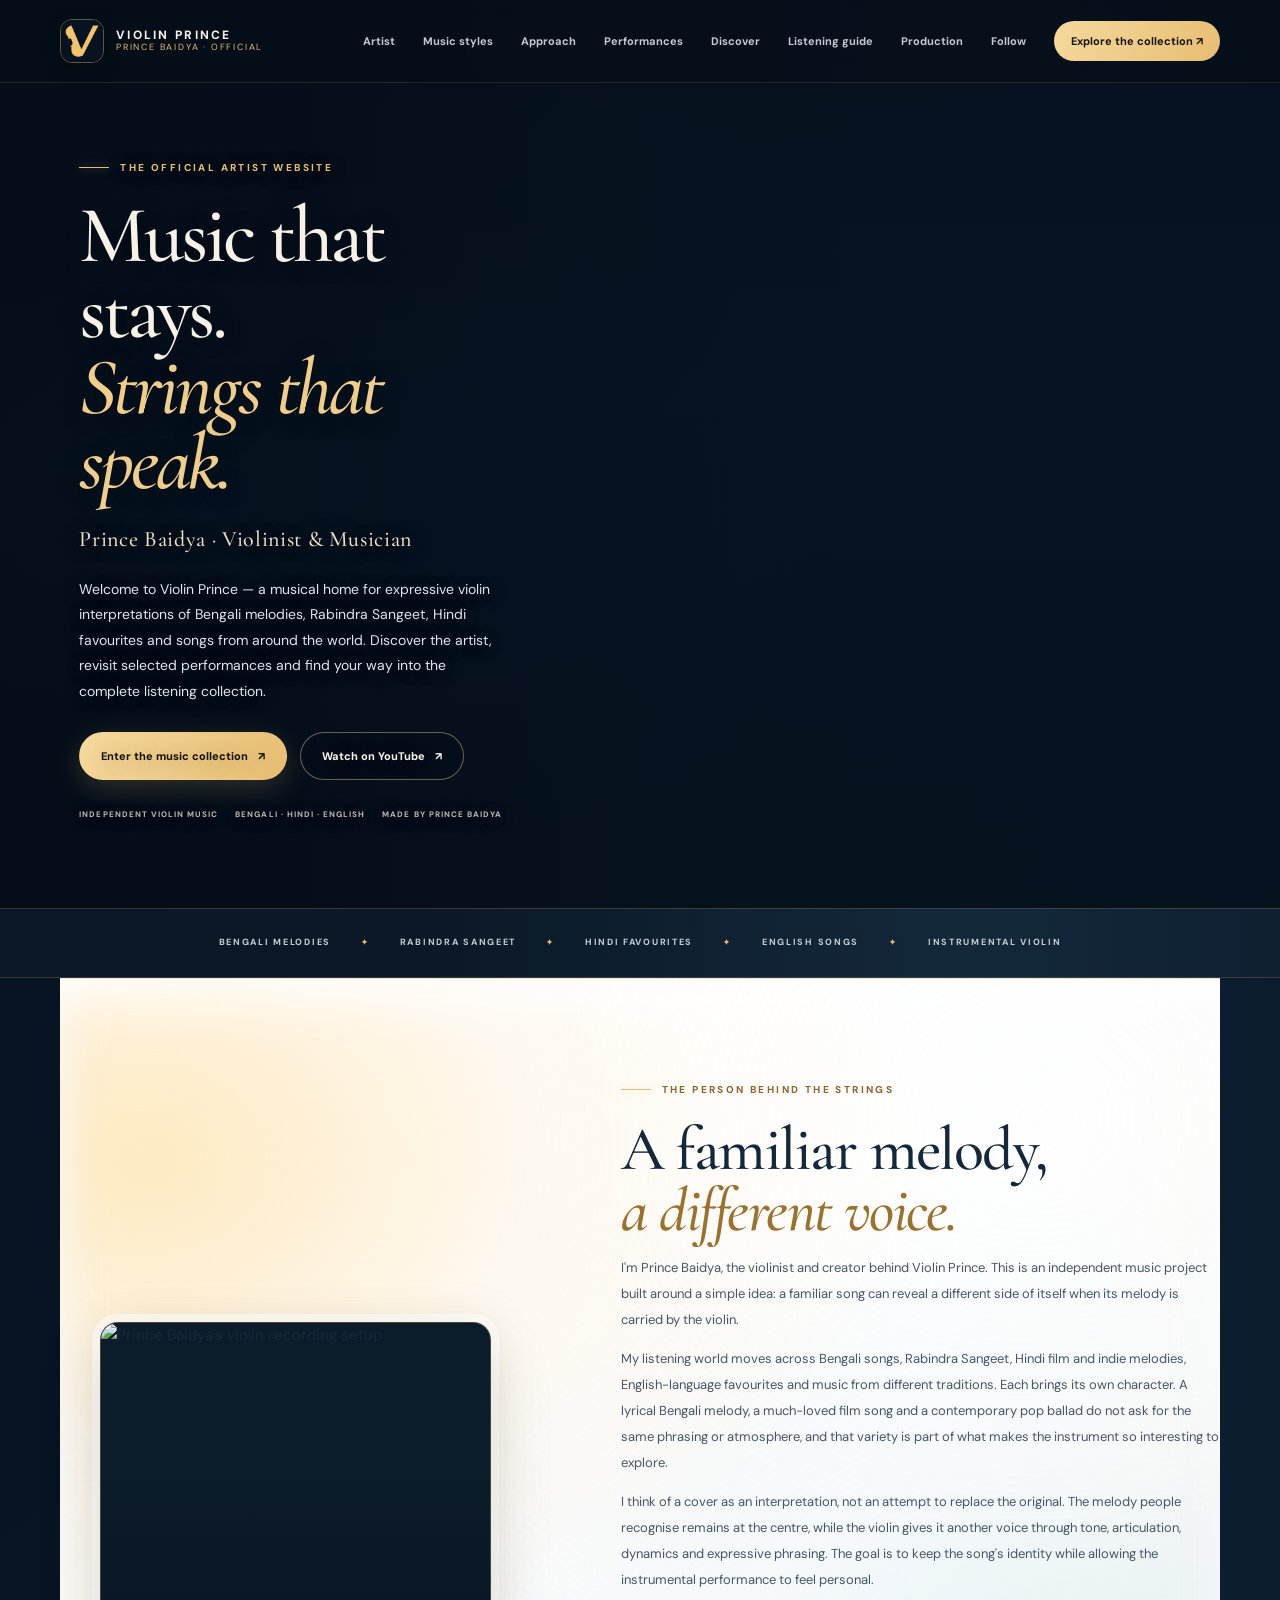
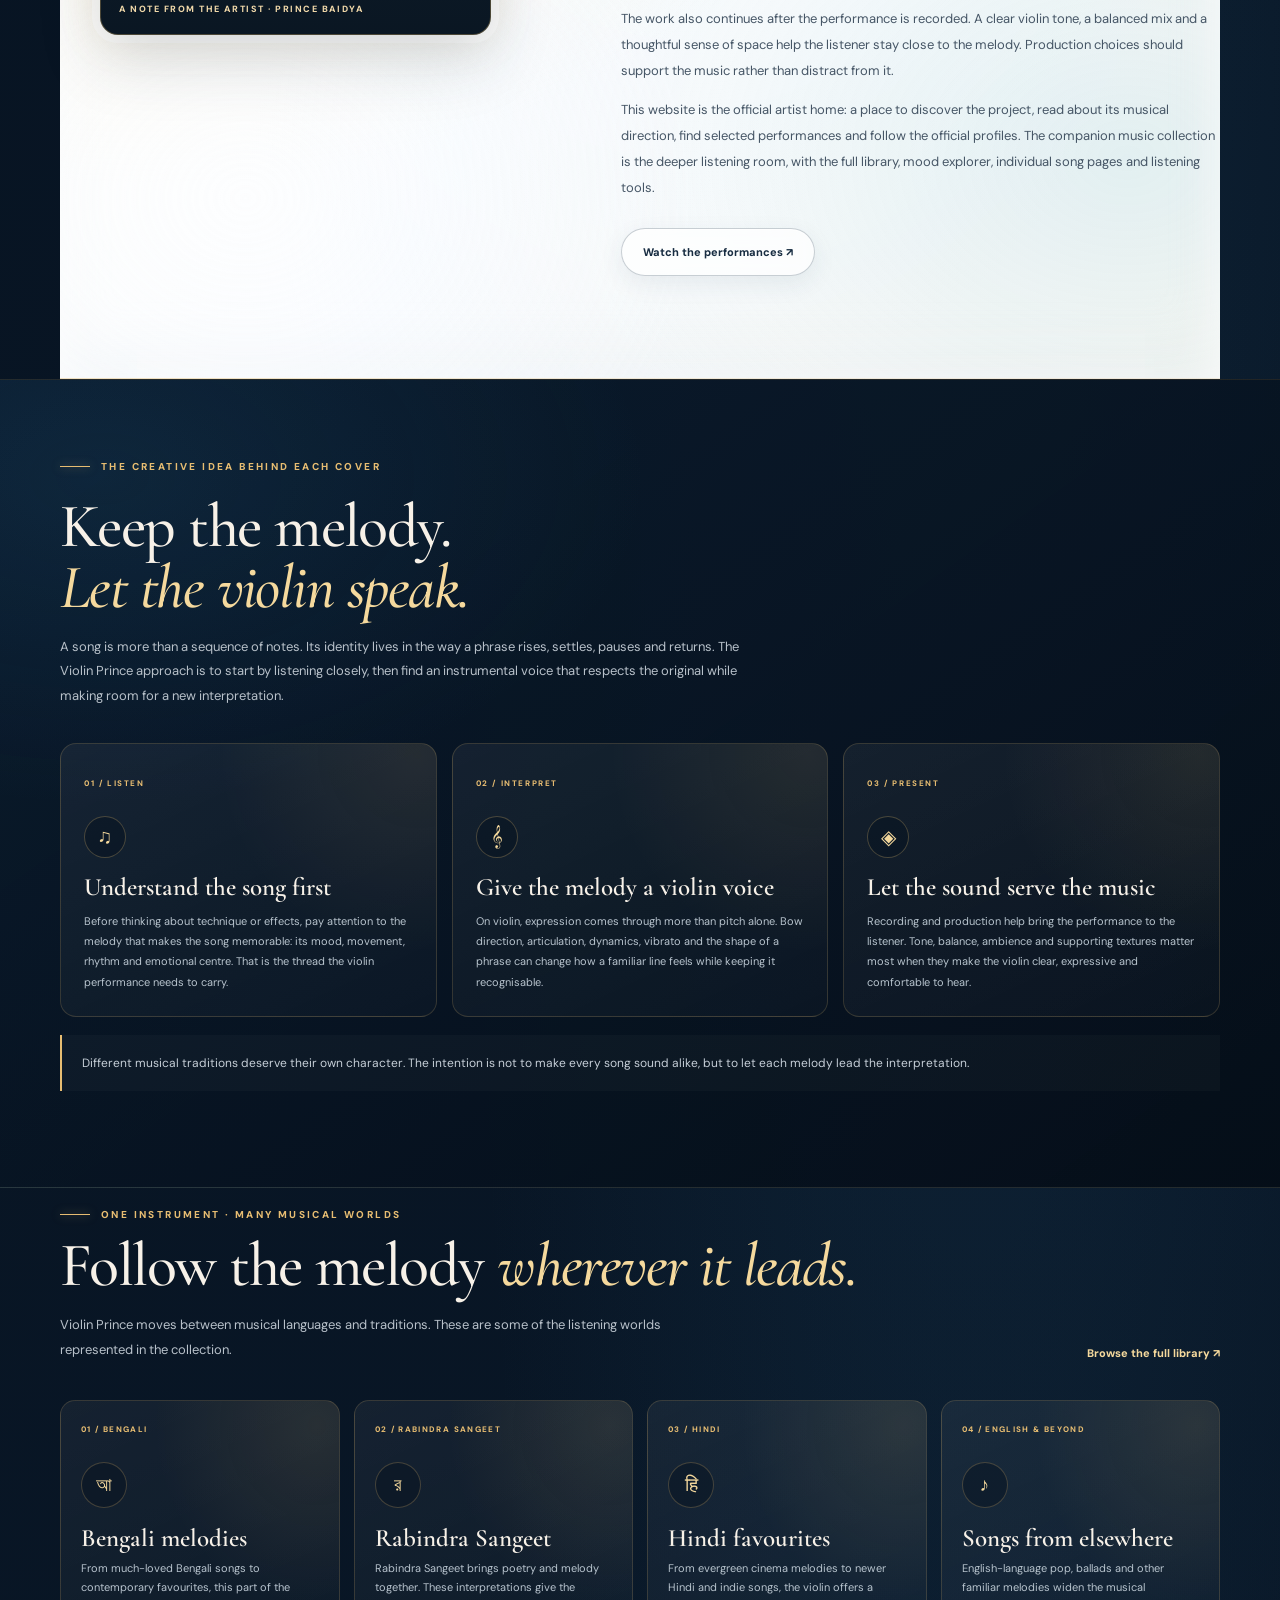
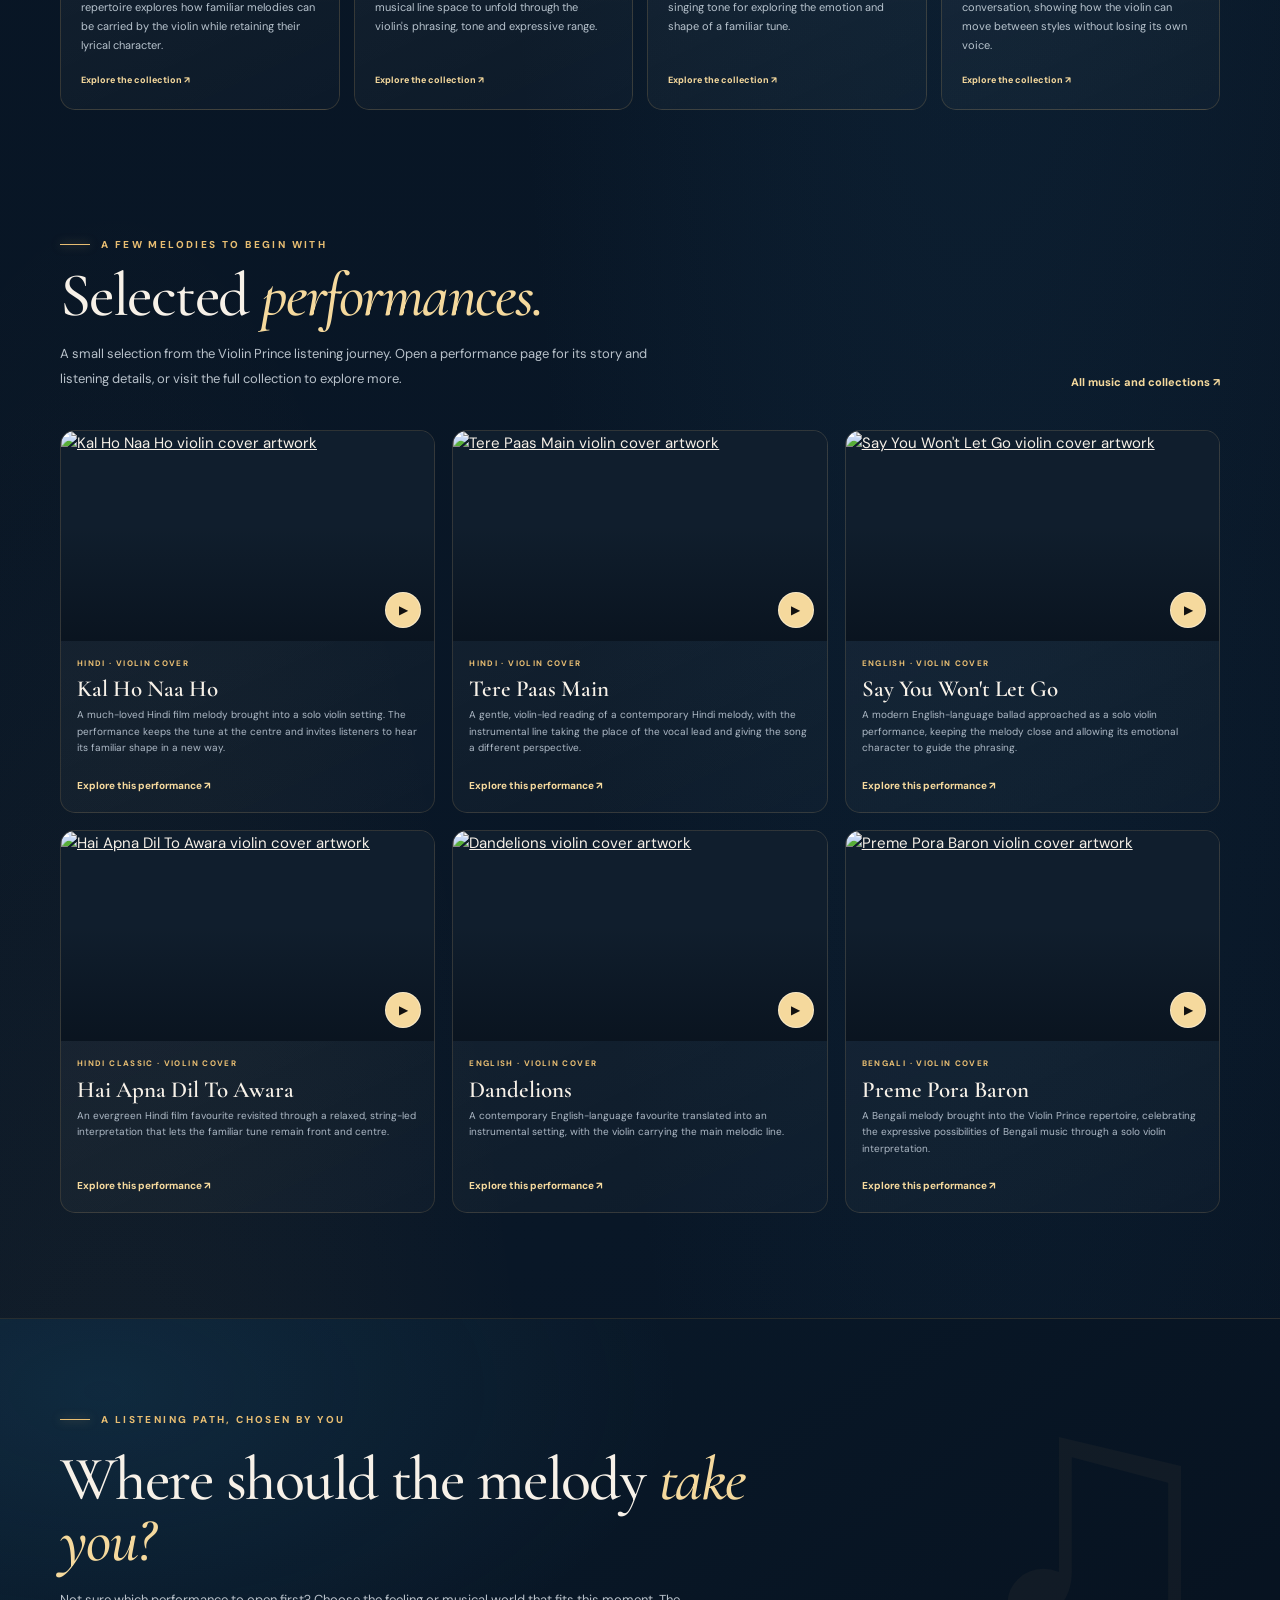
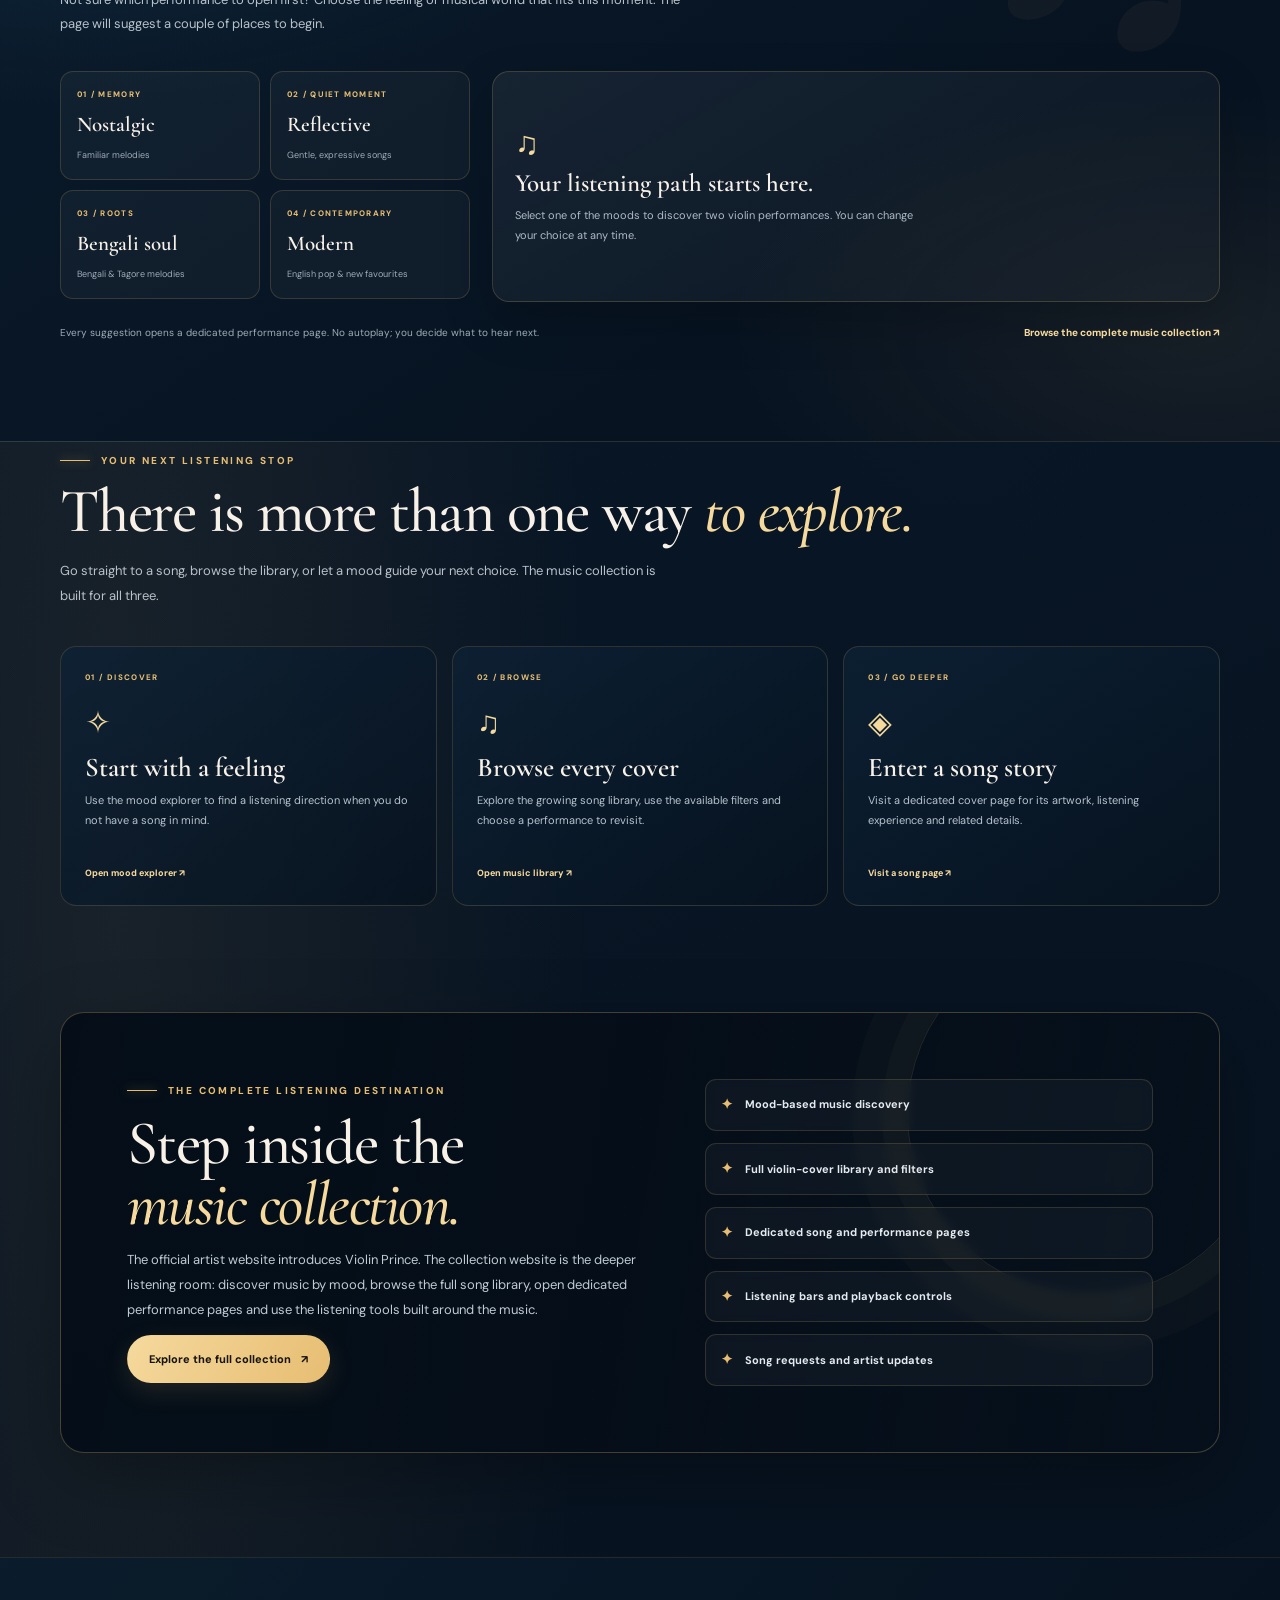
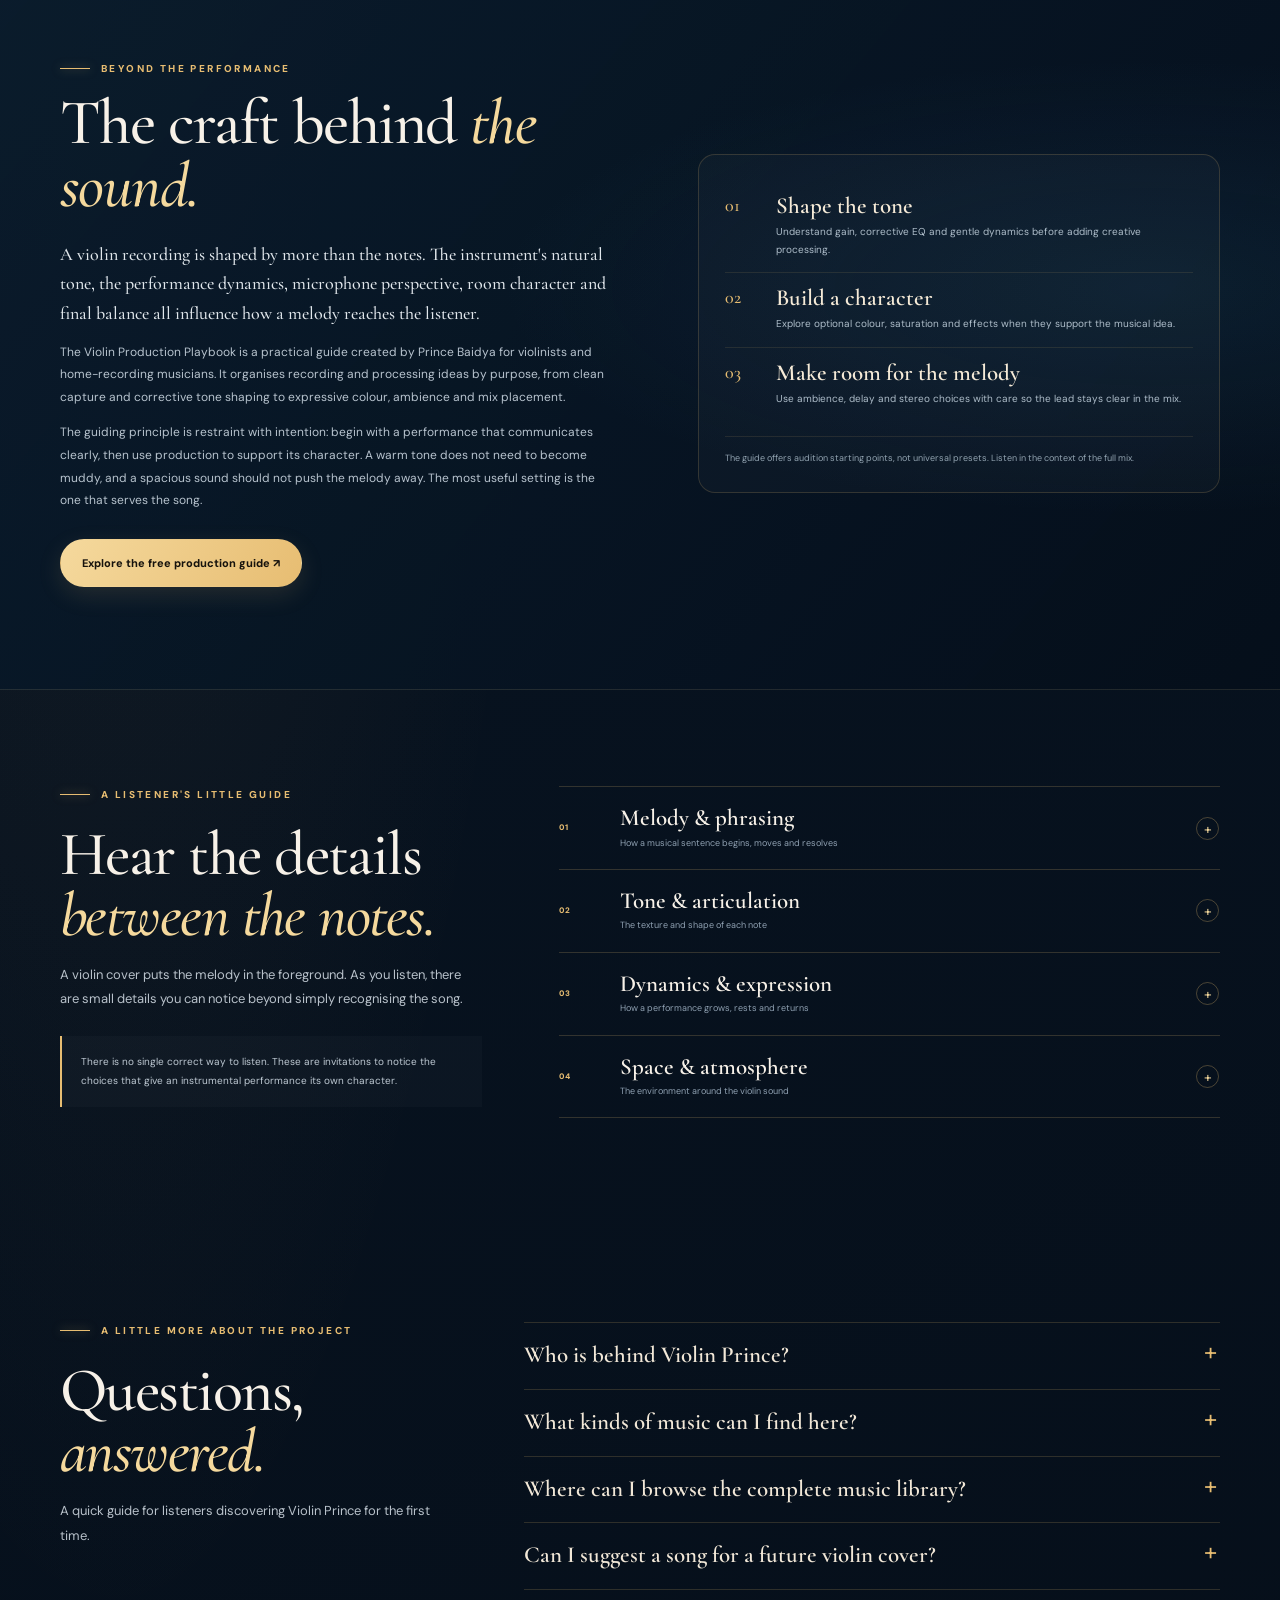
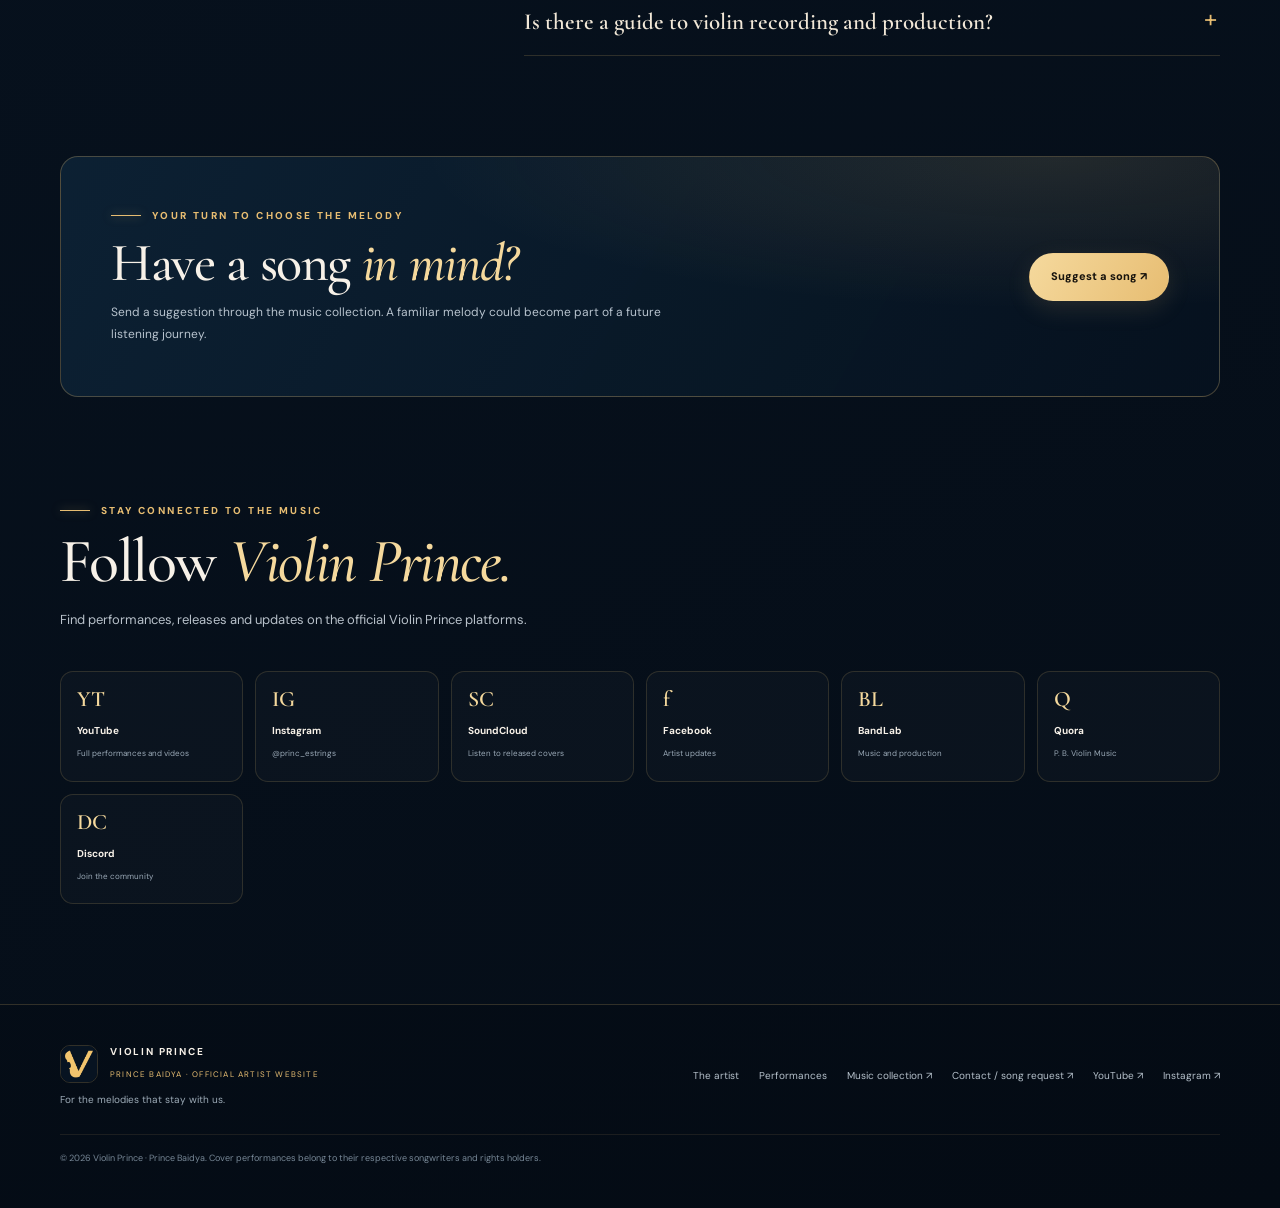
==== commit 60fc3d42: "Give artist introduction a luminous white gradient background" ====
--- a/index.html
+++ b/index.html
@@ -760,6 +760,83 @@
       .approach-icon { margin:15px 0 13px; }
     }
 
+
+    /* Warm luminous treatment for the artist introduction */
+    #artist {
+      position: relative;
+      isolation: isolate;
+      padding-top: clamp(76px, 8vw, 112px);
+      padding-bottom: clamp(76px, 8vw, 112px);
+      color: #17283a;
+      background-color: #fffdf8;
+      background-image:
+        radial-gradient(ellipse at 7% 18%, rgba(255, 220, 151, .58) 0%, rgba(255, 232, 190, .24) 25%, transparent 54%),
+        radial-gradient(ellipse at 92% 78%, rgba(168, 216, 235, .32) 0%, rgba(214, 235, 245, .18) 28%, transparent 57%),
+        radial-gradient(ellipse at 54% 0%, rgba(255,255,255,.98) 0%, rgba(255,255,255,.55) 35%, transparent 72%),
+        linear-gradient(118deg, #fffefa 0%, #f8fbff 48%, #fffaf1 100%);
+      border-top: 1px solid rgba(191, 158, 101, .23);
+      border-bottom: 1px solid rgba(191, 158, 101, .23);
+      box-shadow:
+        inset 0 20px 48px rgba(255,255,255,.85),
+        inset 0 -24px 54px rgba(202, 216, 226, .18);
+    }
+    #artist::before {
+      content: "";
+      position: absolute;
+      z-index: -1;
+      inset: 0;
+      pointer-events: none;
+      opacity: .72;
+      background:
+        radial-gradient(ellipse at 16% 82%, rgba(255,255,255,.76), transparent 34%),
+        radial-gradient(ellipse at 84% 14%, rgba(255,255,255,.88), transparent 36%);
+    }
+    #artist .artist-grid {
+      position: relative;
+      z-index: 1;
+    }
+    #artist .artist-copy .eyebrow {
+      color: #8a682f;
+    }
+    #artist .artist-copy h2 {
+      color: #14283c;
+      text-shadow: 0 2px 18px rgba(255,255,255,.85);
+    }
+    #artist .artist-copy h2 em {
+      color: #9b712e;
+    }
+    #artist .artist-copy p:not(.eyebrow) {
+      color: #465666;
+    }
+    #artist .artist-copy .button-secondary {
+      color: #182d42;
+      border-color: rgba(32, 57, 78, .24);
+      background: rgba(255,255,255,.72);
+      box-shadow:
+        0 8px 24px rgba(41, 65, 87, .08),
+        inset 0 1px 0 rgba(255,255,255,.95);
+      backdrop-filter: blur(8px);
+    }
+    #artist .artist-copy .button-secondary:hover {
+      color: #101f30;
+      border-color: rgba(155, 113, 46, .55);
+      background: rgba(255,255,255,.94);
+      box-shadow: 0 12px 30px rgba(41, 65, 87, .13);
+    }
+    #artist .artist-photo {
+      border-color: rgba(177, 142, 78, .38);
+      box-shadow:
+        0 26px 62px rgba(34, 54, 73, .17),
+        0 0 0 8px rgba(255,255,255,.62),
+        0 0 42px rgba(224, 190, 126, .22);
+    }
+    @media (max-width: 760px) {
+      #artist {
+        padding-top: 66px;
+        padding-bottom: 72px;
+      }
+    }
+
   </style>
   <link rel="stylesheet" href="/artist-home-expansion.css?v=20261101">
   <script src="/artist-home-interactions.js?v=20261101" defer></script>
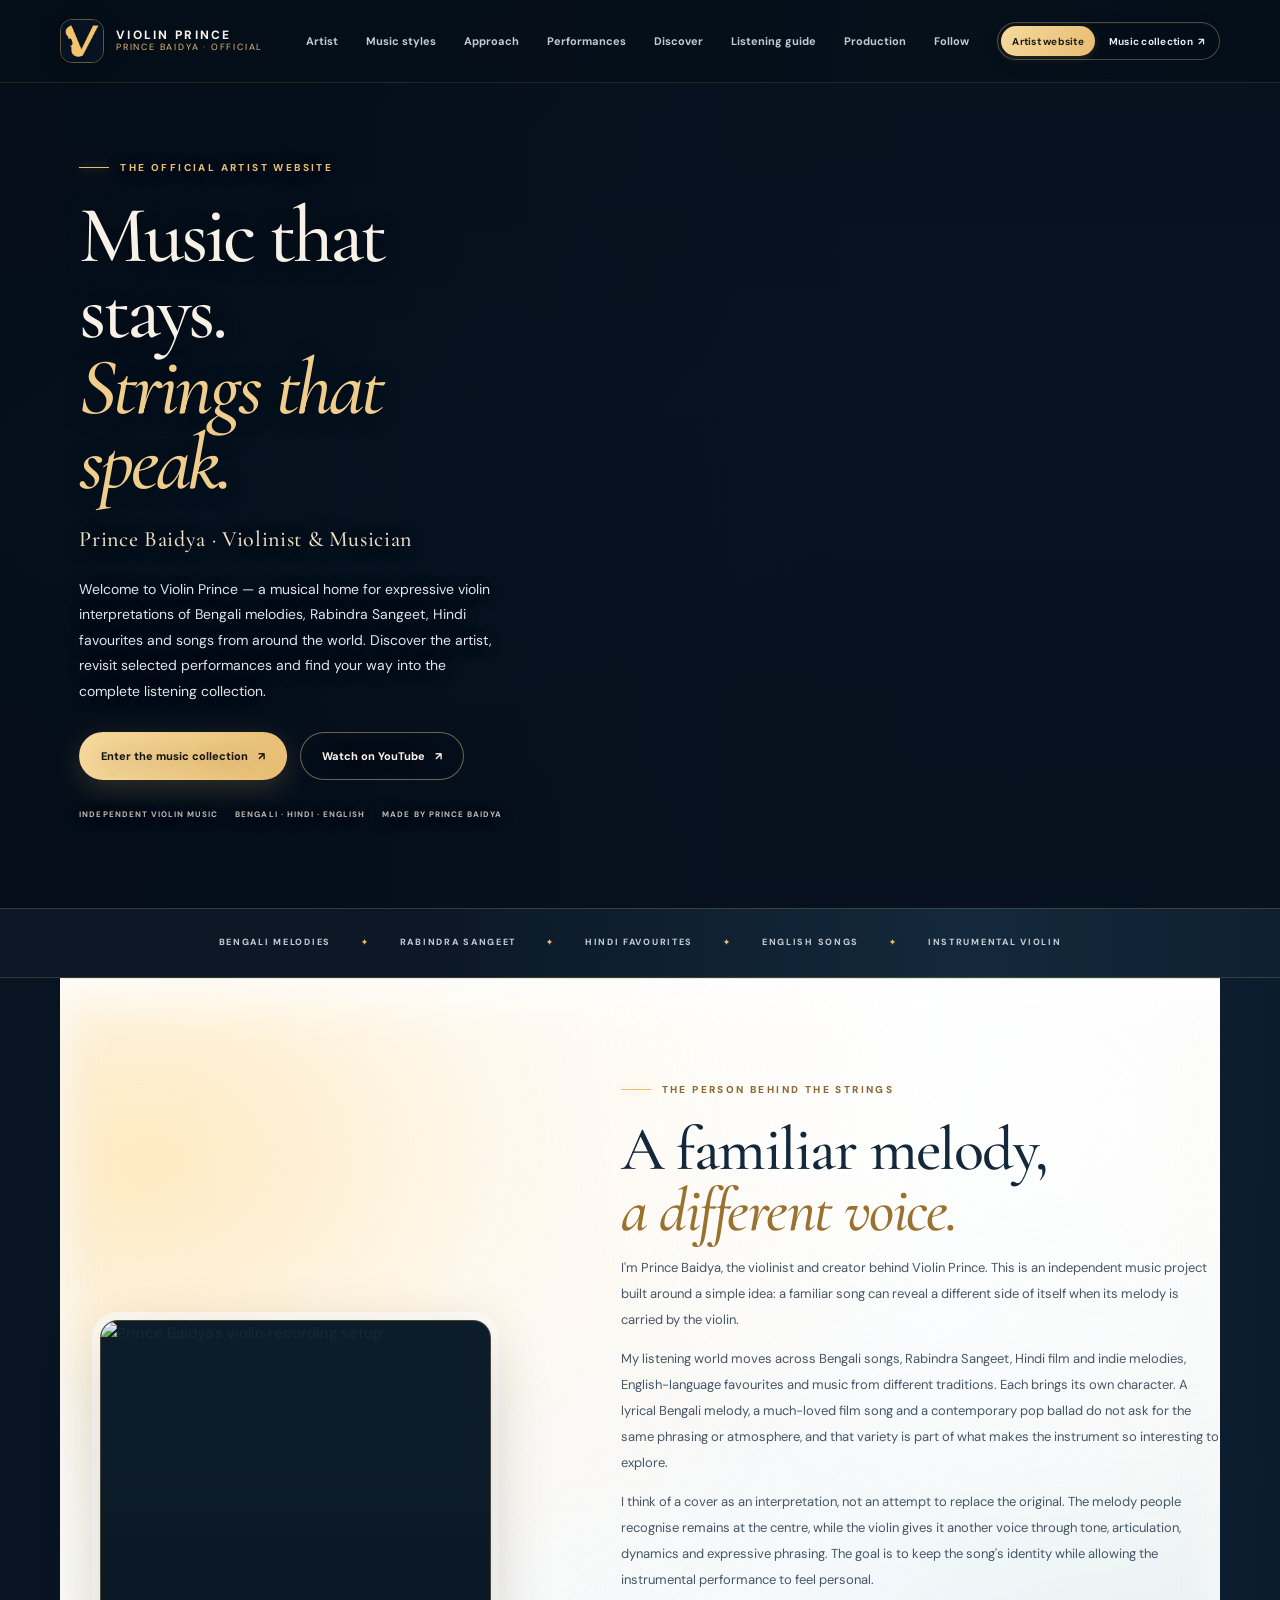
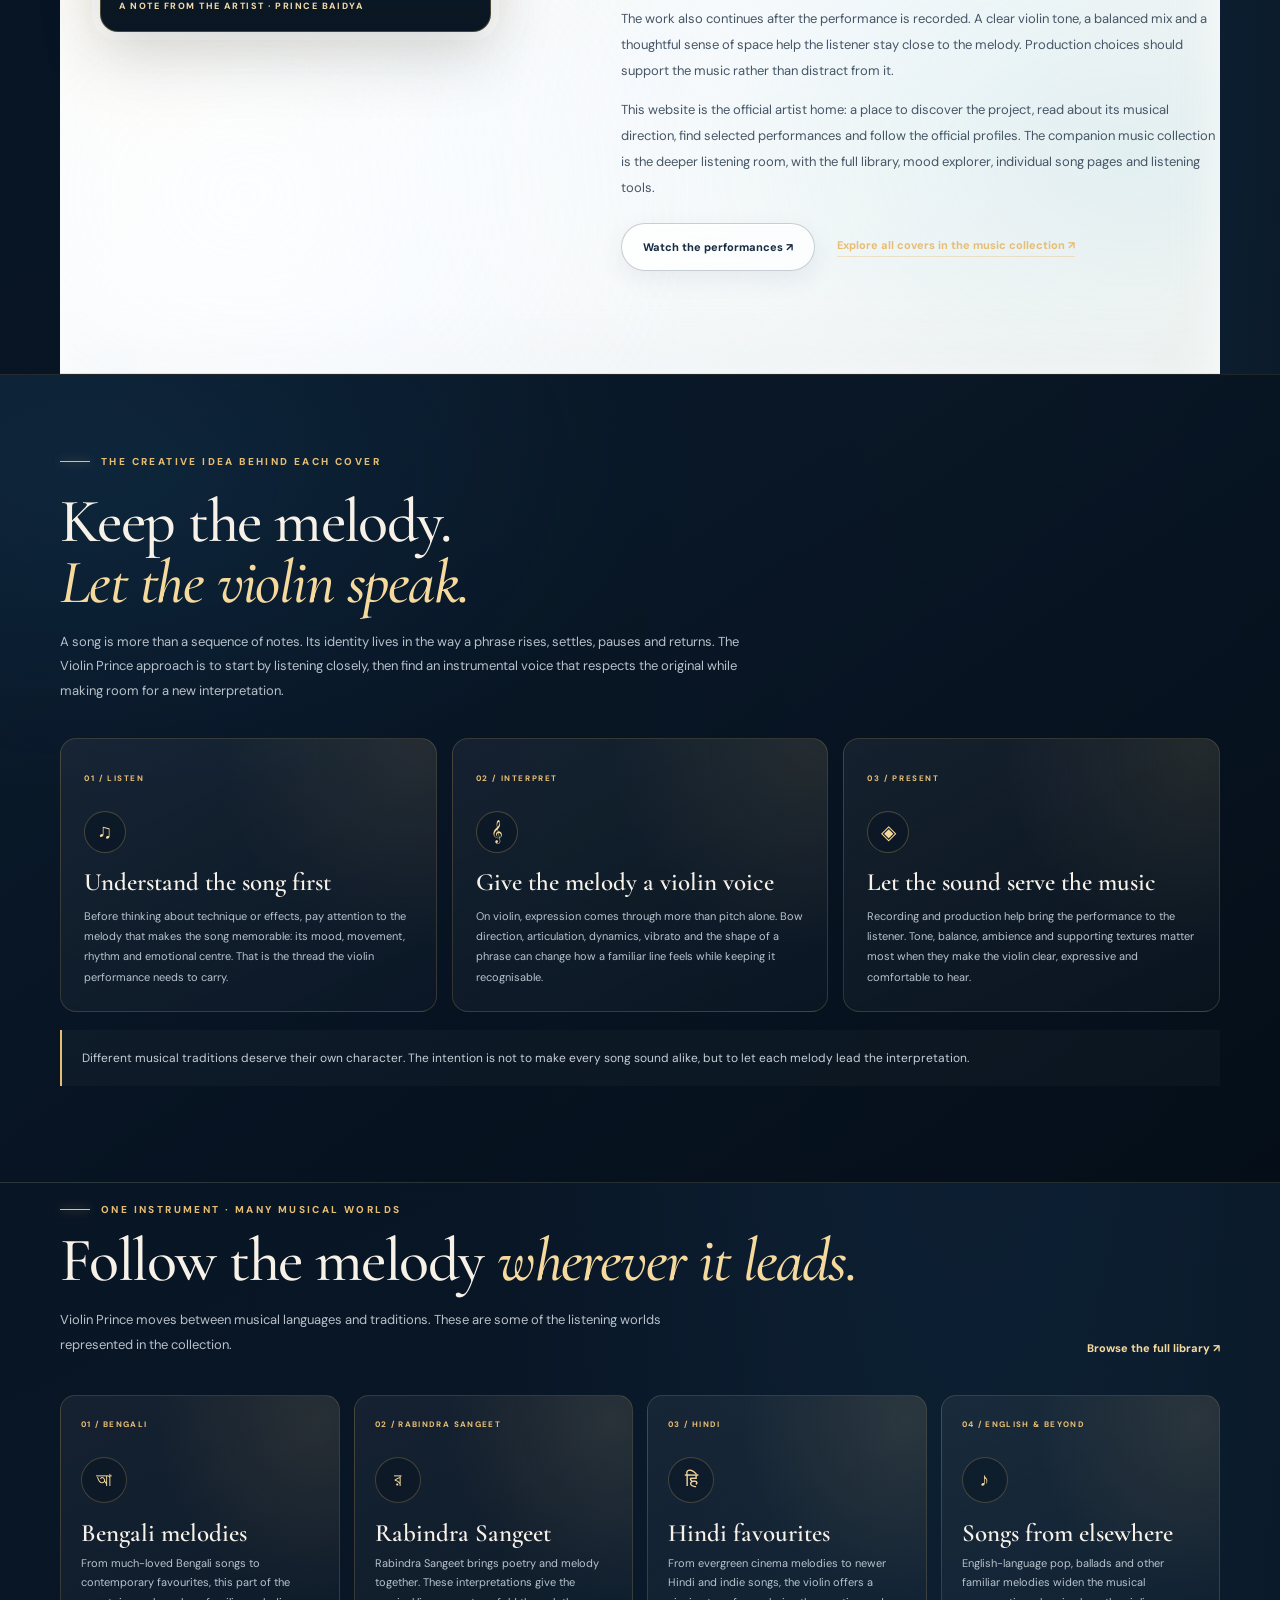
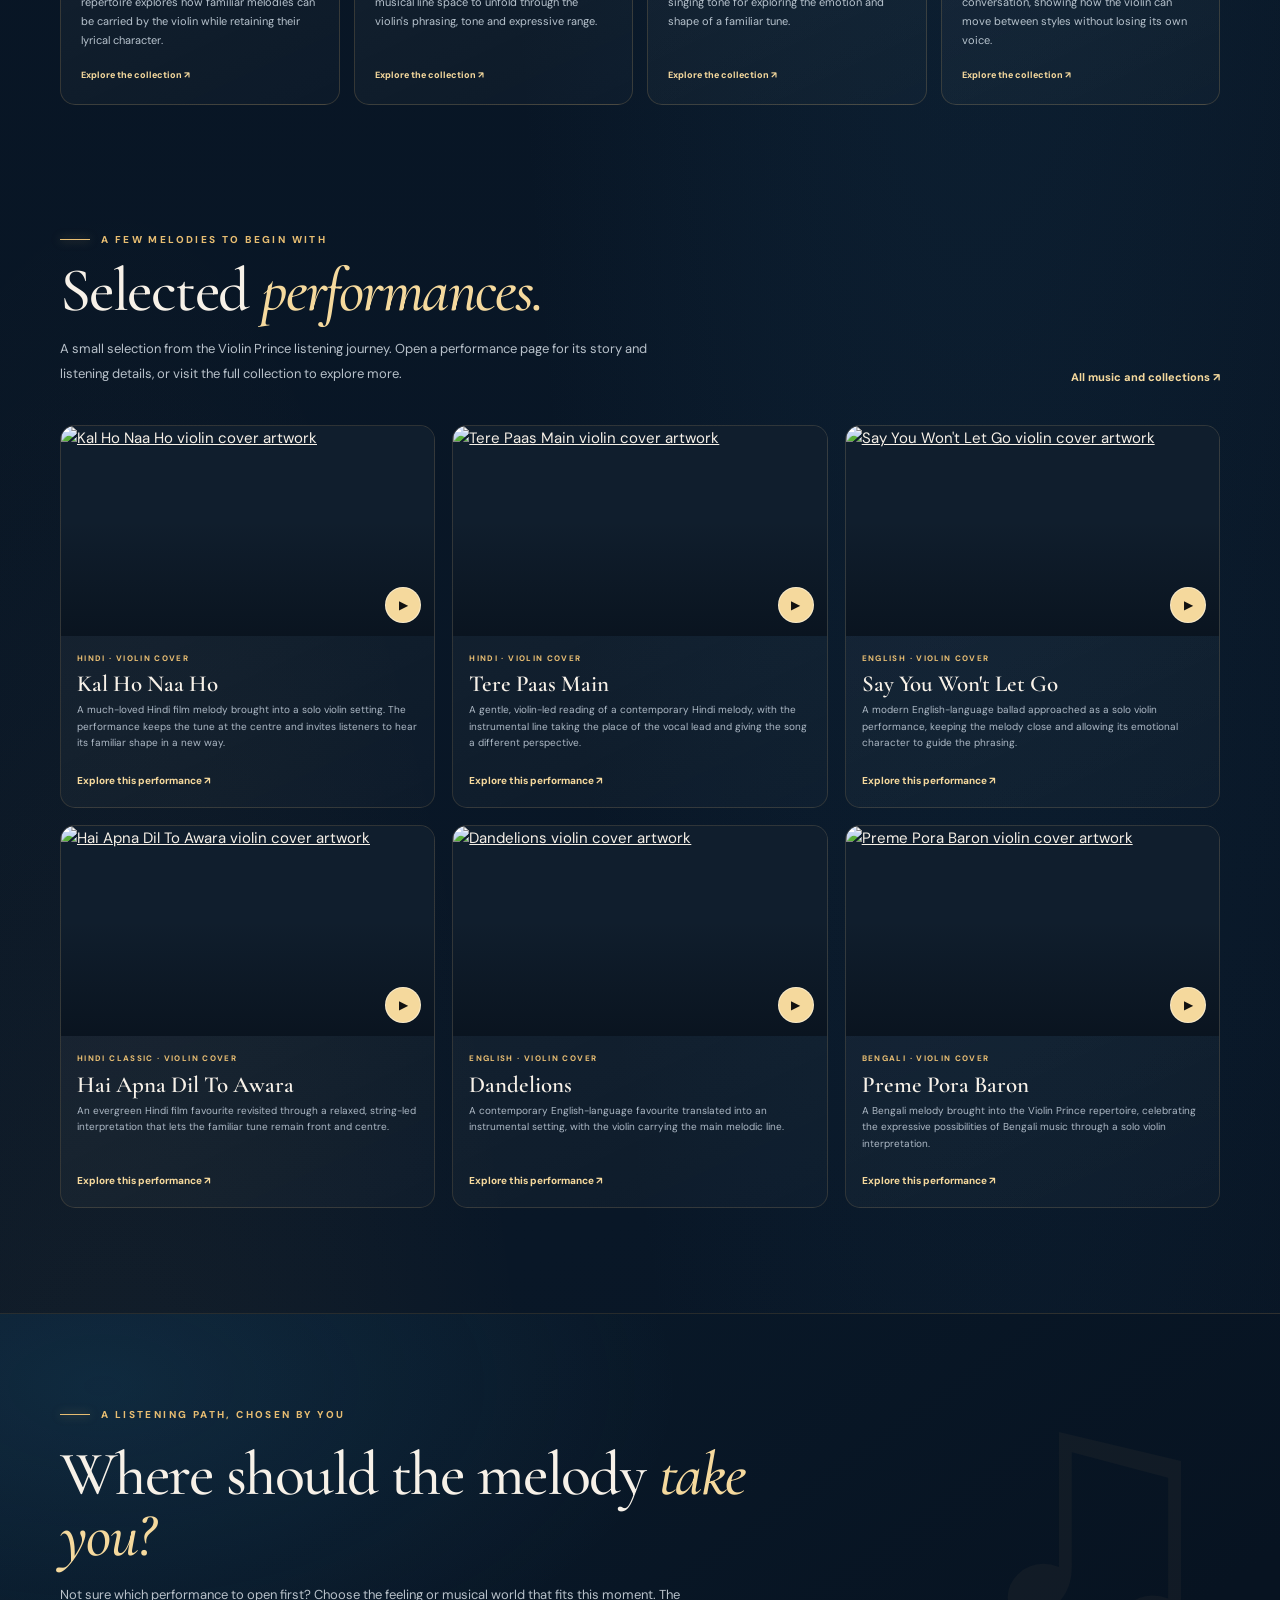
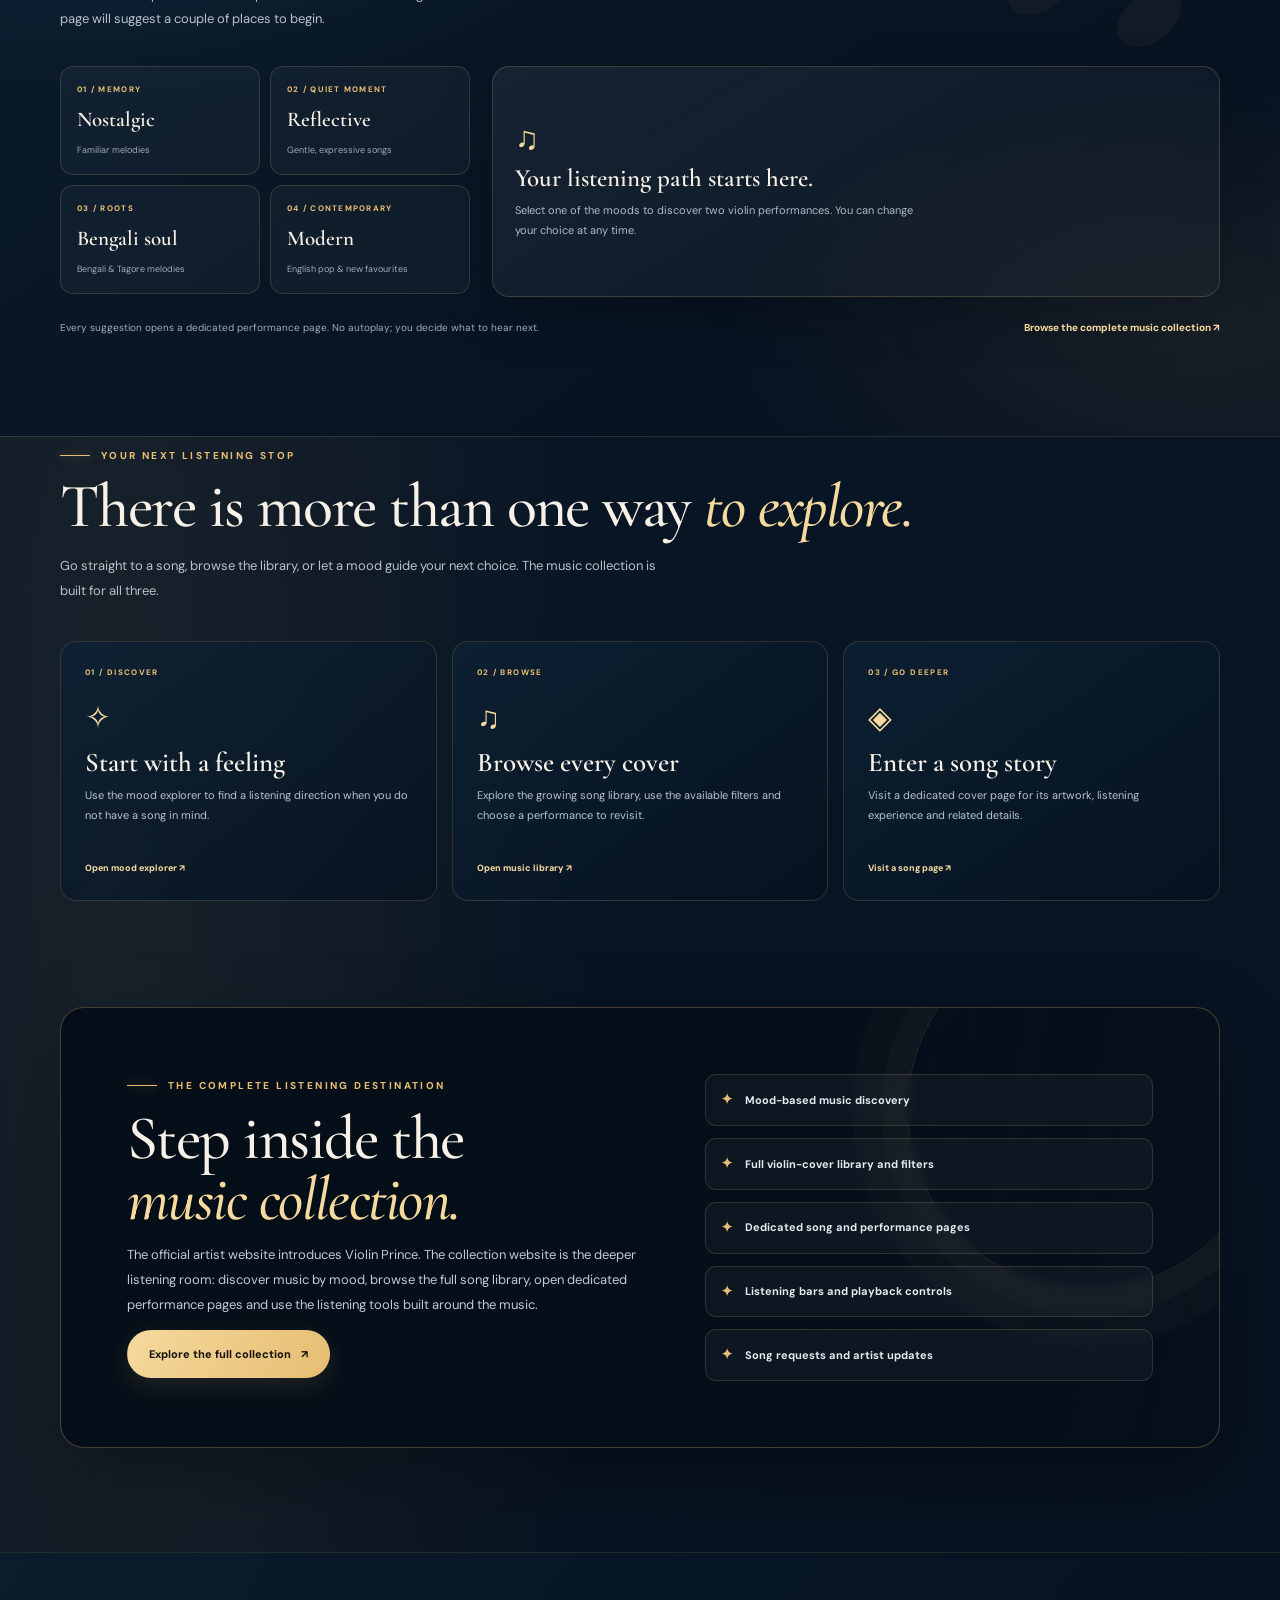
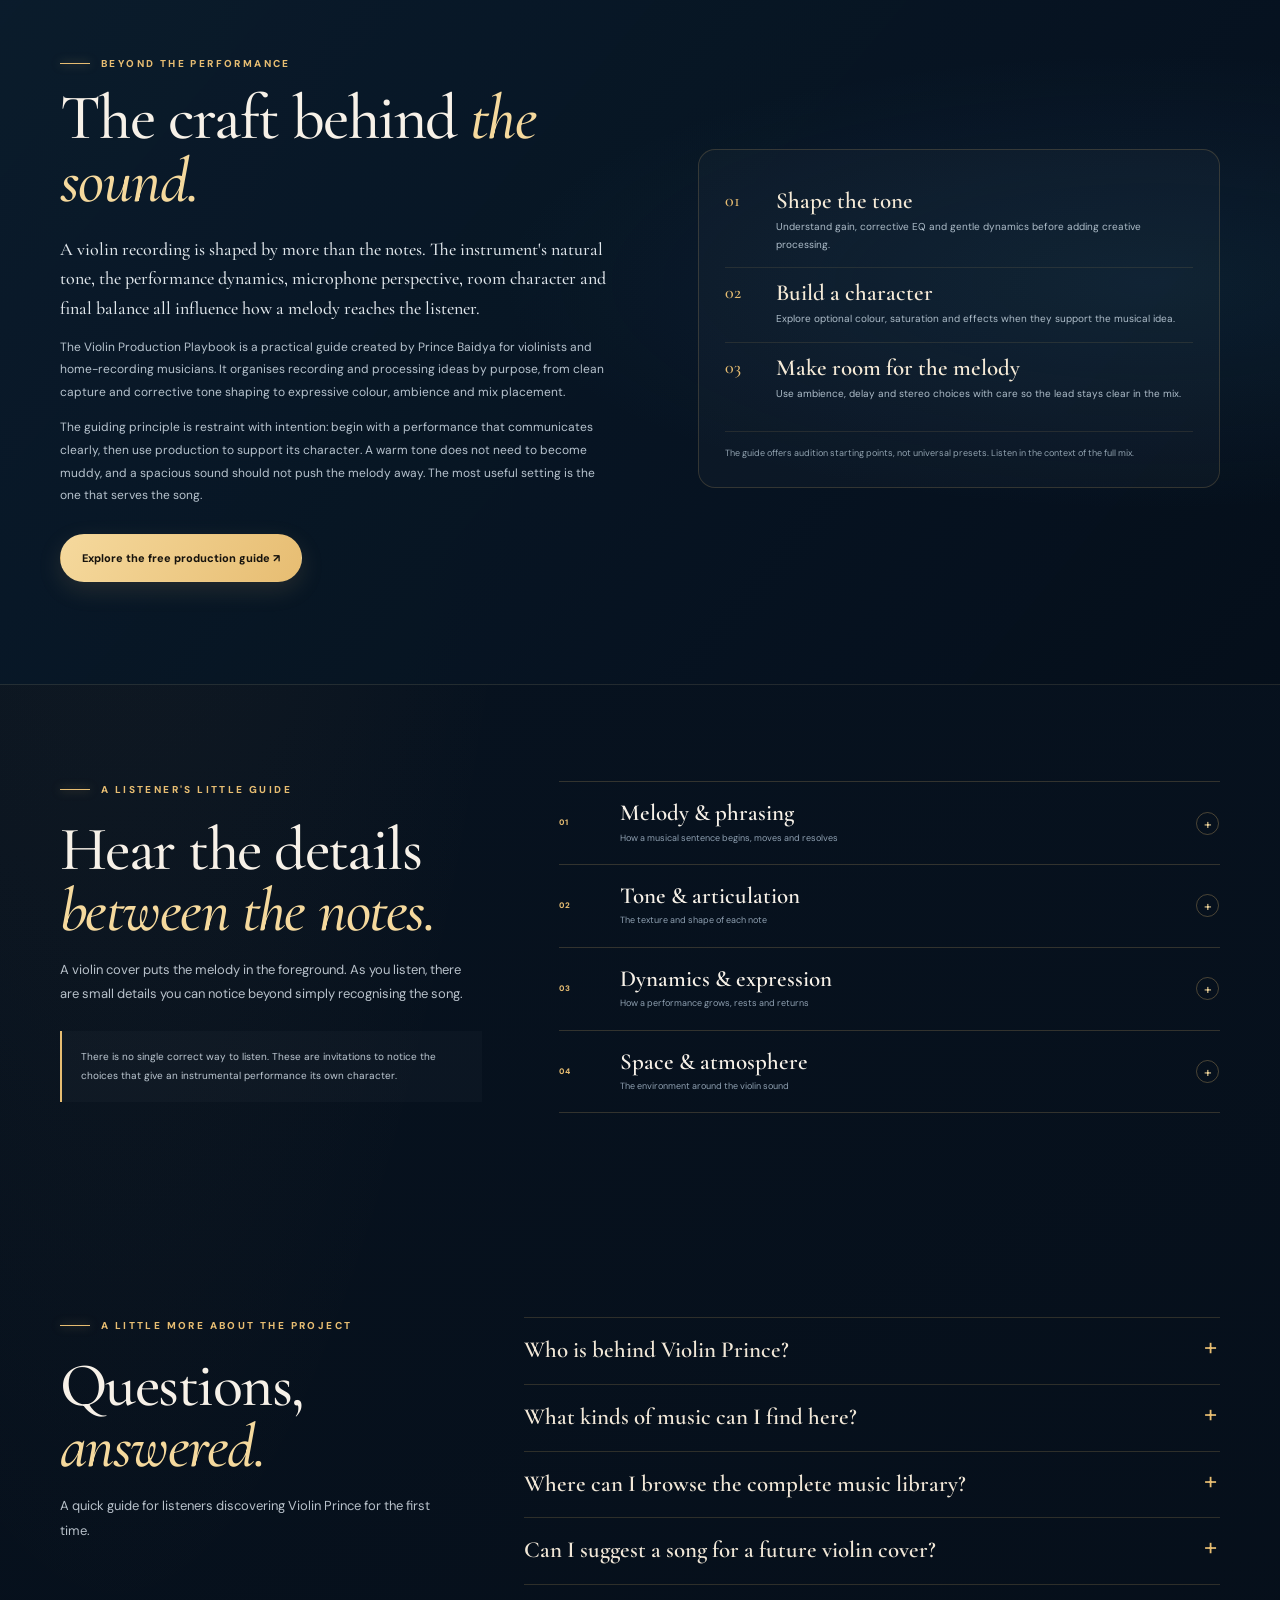
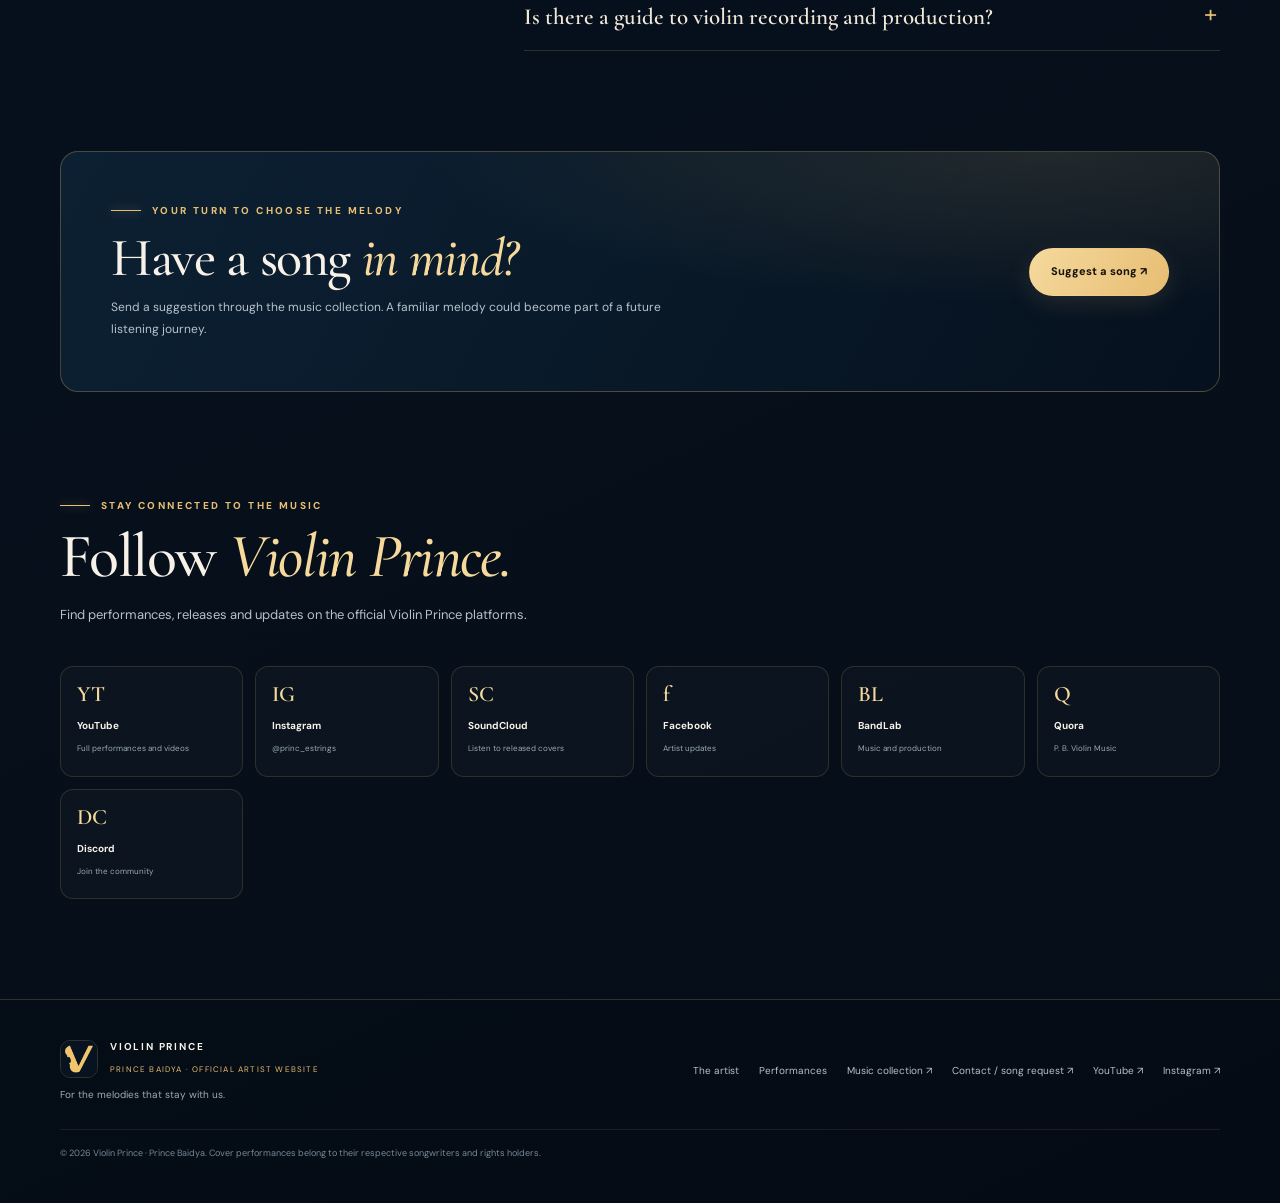
==== commit 27d9924f: "Connect artist homepage and music collection with shared navigation" ====
--- a/index.html
+++ b/index.html
@@ -839,6 +839,7 @@
 
   </style>
   <link rel="stylesheet" href="/artist-home-expansion.css?v=20261101">
+  <link rel="stylesheet" href="/site-family.css?v=20261101-connected-experience">
   <script src="/artist-home-interactions.js?v=20261101" defer></script>
 </head>
 <body>
@@ -858,7 +859,10 @@
         <a href="#listen-closer">Listening guide</a>
         <a href="#studio">Production</a>
         <a href="#connect">Follow</a>
-        <a class="nav-collection" href="/violin-prince-website/">Explore the collection ↗</a>
+        <div class="vp-site-switcher" aria-label="Violin Prince websites">
+          <span class="vp-site-current" aria-current="page">Artist website</span>
+          <a href="/violin-prince-website/" class="vp-site-destination">Music collection <span aria-hidden="true">↗</span></a>
+        </div>
       </nav>
     </div>
   </header>
@@ -911,7 +915,7 @@
           <p>I think of a cover as an interpretation, not an attempt to replace the original. The melody people recognise remains at the centre, while the violin gives it another voice through tone, articulation, dynamics and expressive phrasing. The goal is to keep the song's identity while allowing the instrumental performance to feel personal.</p>
           <p>The work also continues after the performance is recorded. A clear violin tone, a balanced mix and a thoughtful sense of space help the listener stay close to the melody. Production choices should support the music rather than distract from it.</p>
           <p>This website is the official artist home: a place to discover the project, read about its musical direction, find selected performances and follow the official profiles. The companion music collection is the deeper listening room, with the full library, mood explorer, individual song pages and listening tools.</p>
-          <a class="button button-secondary" href="https://www.youtube.com/@violinprince" target="_blank" rel="noopener noreferrer">Watch the performances ↗</a>
+          <div class="artist-profile-actions"><a class="button button-secondary" href="https://www.youtube.com/@violinprince" target="_blank" rel="noopener noreferrer">Watch the performances ↗</a><a class="artist-collection-link" href="/violin-prince-website/">Explore all covers in the music collection ↗</a></div>
         </div>
       </div>
     </section>
--- a/site-family.css
+++ b/site-family.css
@@ -0,0 +1,95 @@
+/* Violin Prince connected sites — the same switcher on both official websites. */
+.vp-site-switcher {
+  display: inline-flex;
+  align-items: center;
+  gap: 3px;
+  flex: 0 0 auto;
+  width: max-content;
+  max-width: 100%;
+  padding: 3px;
+  border: 1px solid rgba(231, 189, 114, .34);
+  border-radius: 999px;
+  background: rgba(3, 13, 24, .58);
+  box-shadow: inset 0 1px 0 rgba(255,255,255,.045), 0 5px 16px rgba(0,0,0,.12);
+  white-space: nowrap;
+}
+.vp-site-switcher > a,
+.vp-site-switcher > span {
+  display: inline-flex;
+  min-height: 30px;
+  align-items: center;
+  justify-content: center;
+  gap: 5px;
+  padding: 7px 11px;
+  border-radius: 999px;
+  color: #d7e0e8;
+  font-family: "DM Sans", Arial, sans-serif;
+  font-size: 10px;
+  font-weight: 700;
+  line-height: 1.1;
+  text-decoration: none;
+  letter-spacing: .025em;
+}
+.vp-site-switcher > .vp-site-current {
+  color: #1b1a17;
+  background: linear-gradient(120deg, #f5d99d, #e7bd72);
+  box-shadow: 0 2px 8px rgba(231,189,114,.18);
+}
+.vp-site-switcher > .vp-site-destination {
+  color: #e8edf2;
+  transition: color .18s ease, background .18s ease;
+}
+.vp-site-switcher > .vp-site-destination:hover {
+  color: #fff2d8;
+  background: rgba(231,189,114,.12);
+}
+.vp-site-switcher > a:focus-visible {
+  outline: 2px solid #f5d99d;
+  outline-offset: 2px;
+}
+.artist-profile-actions,
+.collection-profile-actions {
+  display: flex;
+  align-items: center;
+  flex-wrap: wrap;
+  gap: 12px 22px;
+  margin-top: 22px;
+}
+.artist-profile-actions .button { margin: 0; }
+.artist-collection-link {
+  display: inline-flex;
+  align-items: center;
+  color: #e7bd72;
+  font-family: "DM Sans", Arial, sans-serif;
+  font-size: 11px;
+  font-weight: 700;
+  line-height: 1.5;
+  text-decoration: none;
+  border-bottom: 1px solid rgba(231,189,114,.38);
+  padding-bottom: 3px;
+}
+.artist-collection-link:hover { color: #f5d99d; border-color: #f5d99d; }
+.collection-profile-actions { gap: 10px 20px; }
+.collection-profile-actions .text-link {
+  display: inline-flex;
+  align-items: center;
+  margin: 0;
+}
+@media (max-width: 980px) {
+  .vp-site-switcher > a,
+  .vp-site-switcher > span { padding-left: 9px; padding-right: 9px; font-size: 9px; }
+}
+@media (max-width: 760px) {
+  .nav .vp-site-switcher,
+  .site-nav .vp-site-switcher {
+    align-self: flex-start;
+    margin: 7px 0 2px;
+  }
+  .vp-site-switcher > a,
+  .vp-site-switcher > span { min-height: 34px; padding: 8px 12px; font-size: 10px; }
+  .artist-profile-actions,
+  .collection-profile-actions { align-items: flex-start; flex-direction: column; gap: 12px; }
+}
+@media (prefers-reduced-motion: reduce) {
+  .vp-site-switcher > .vp-site-destination { transition: none; }
+}
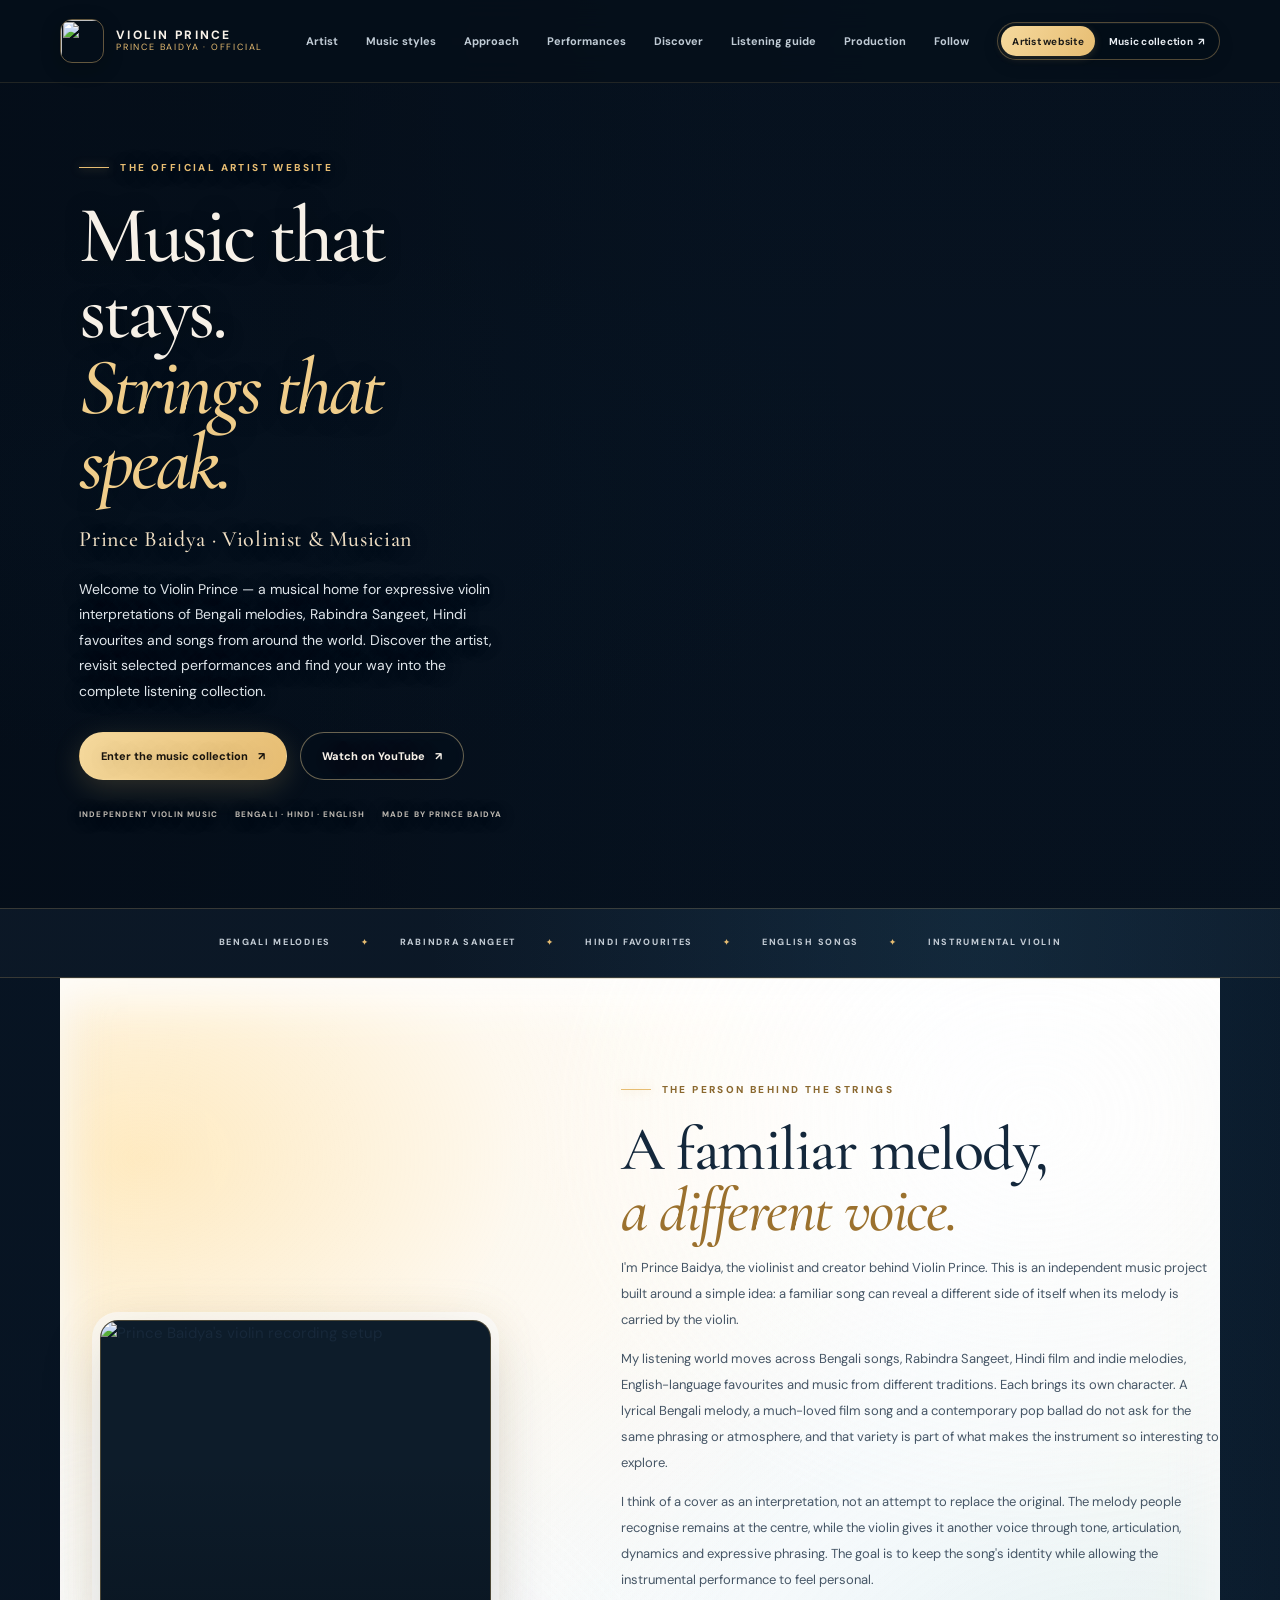
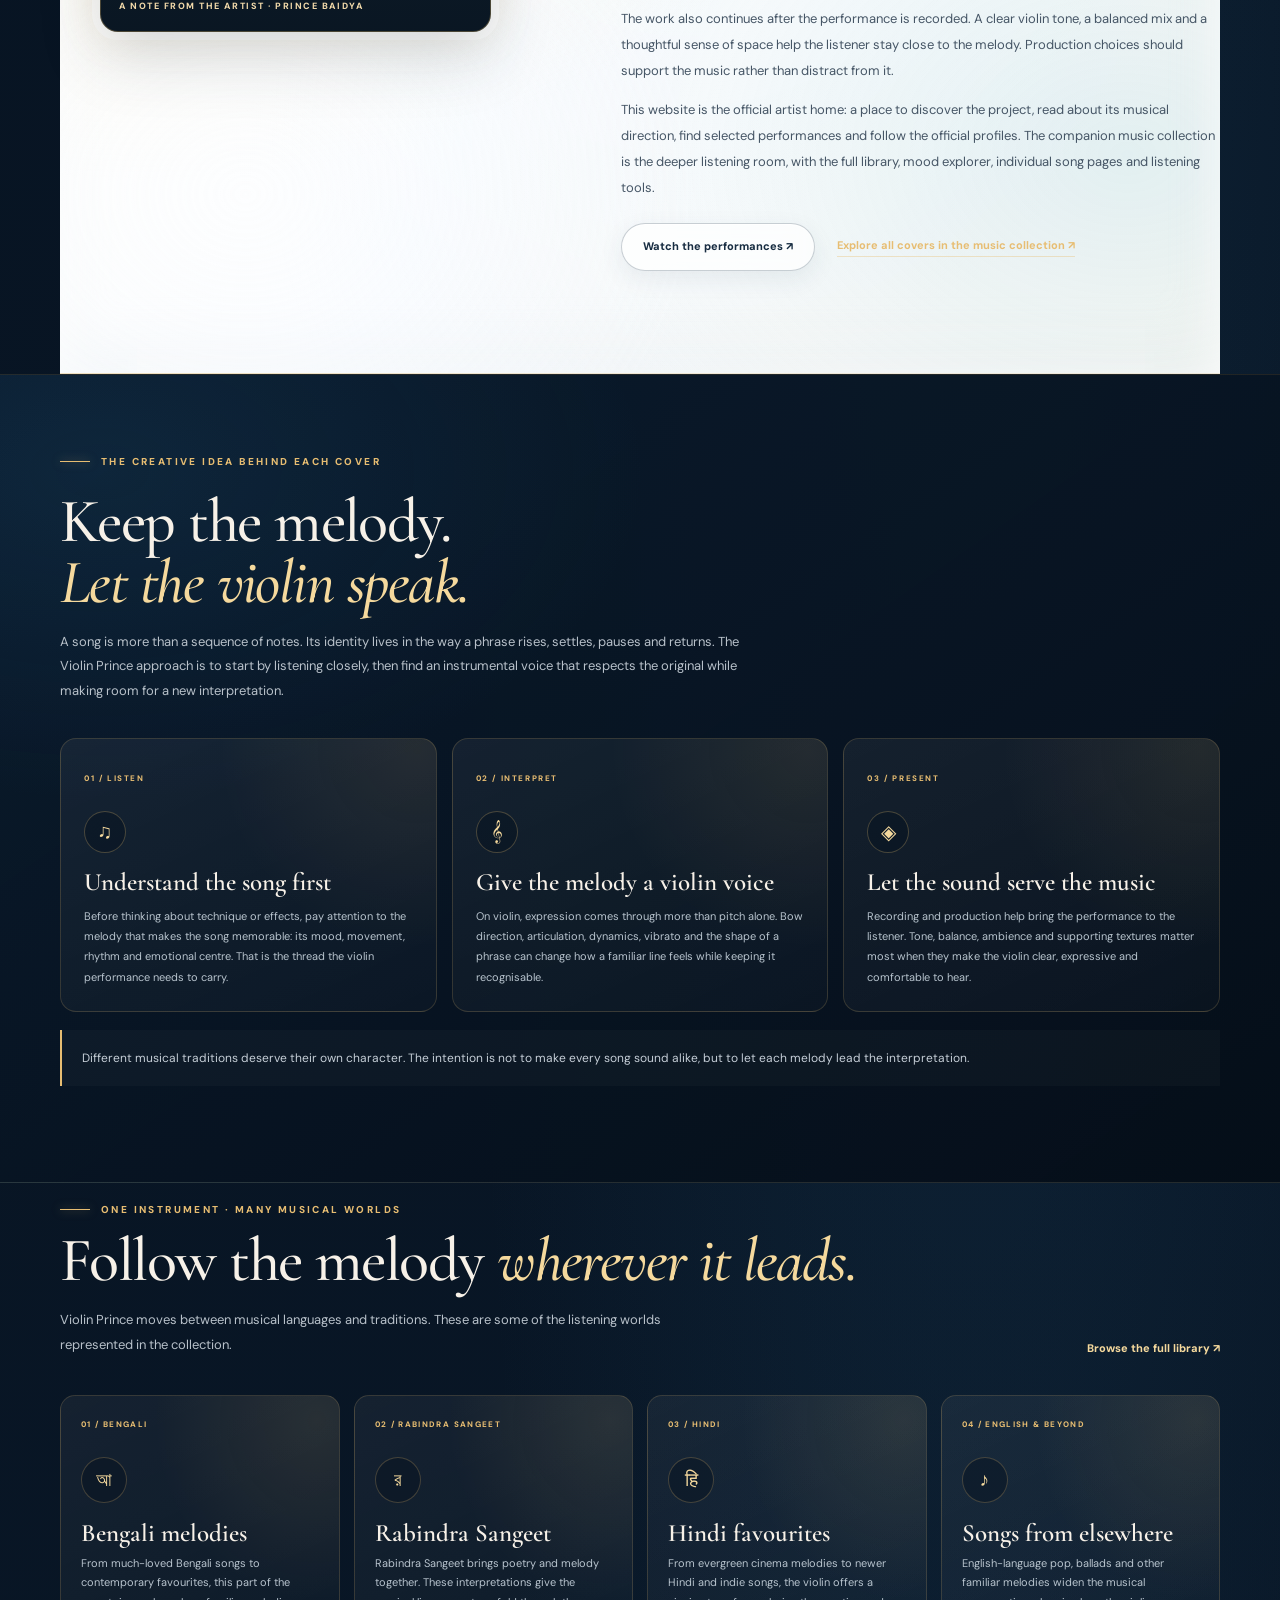
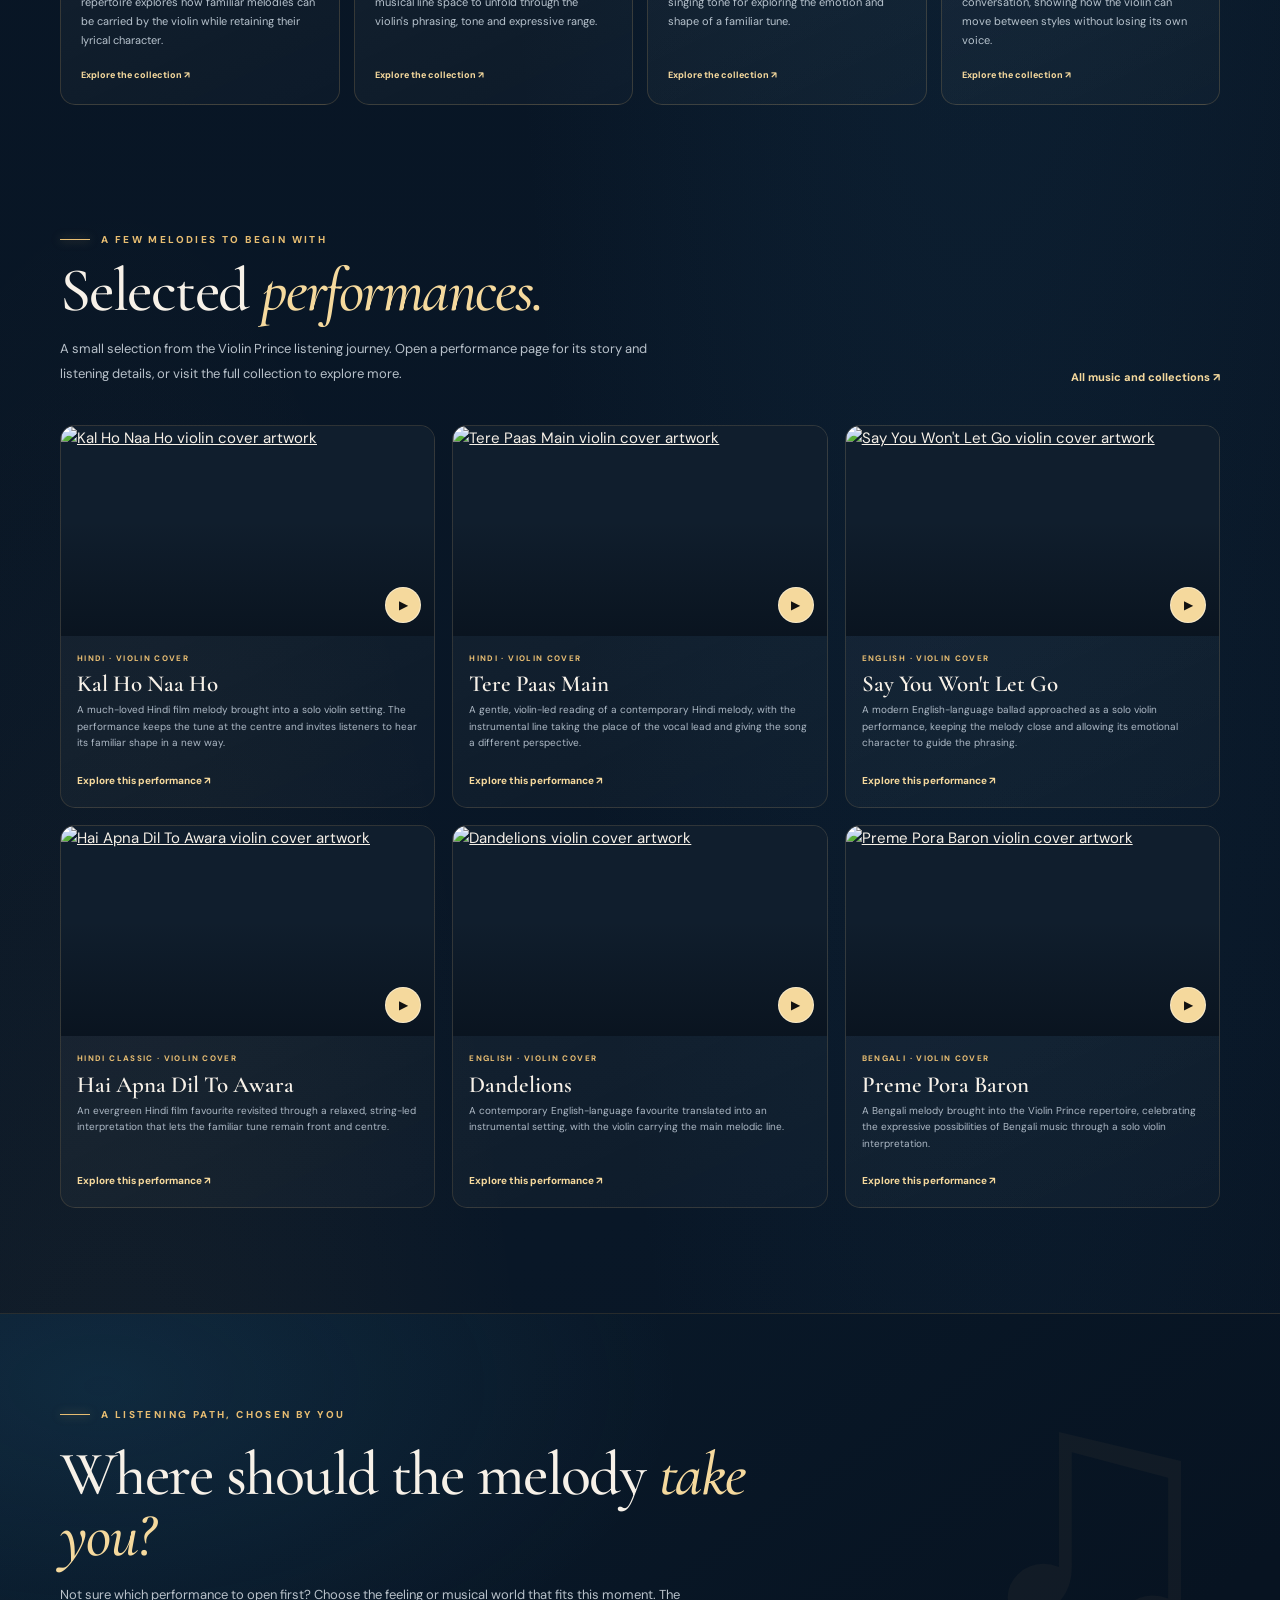
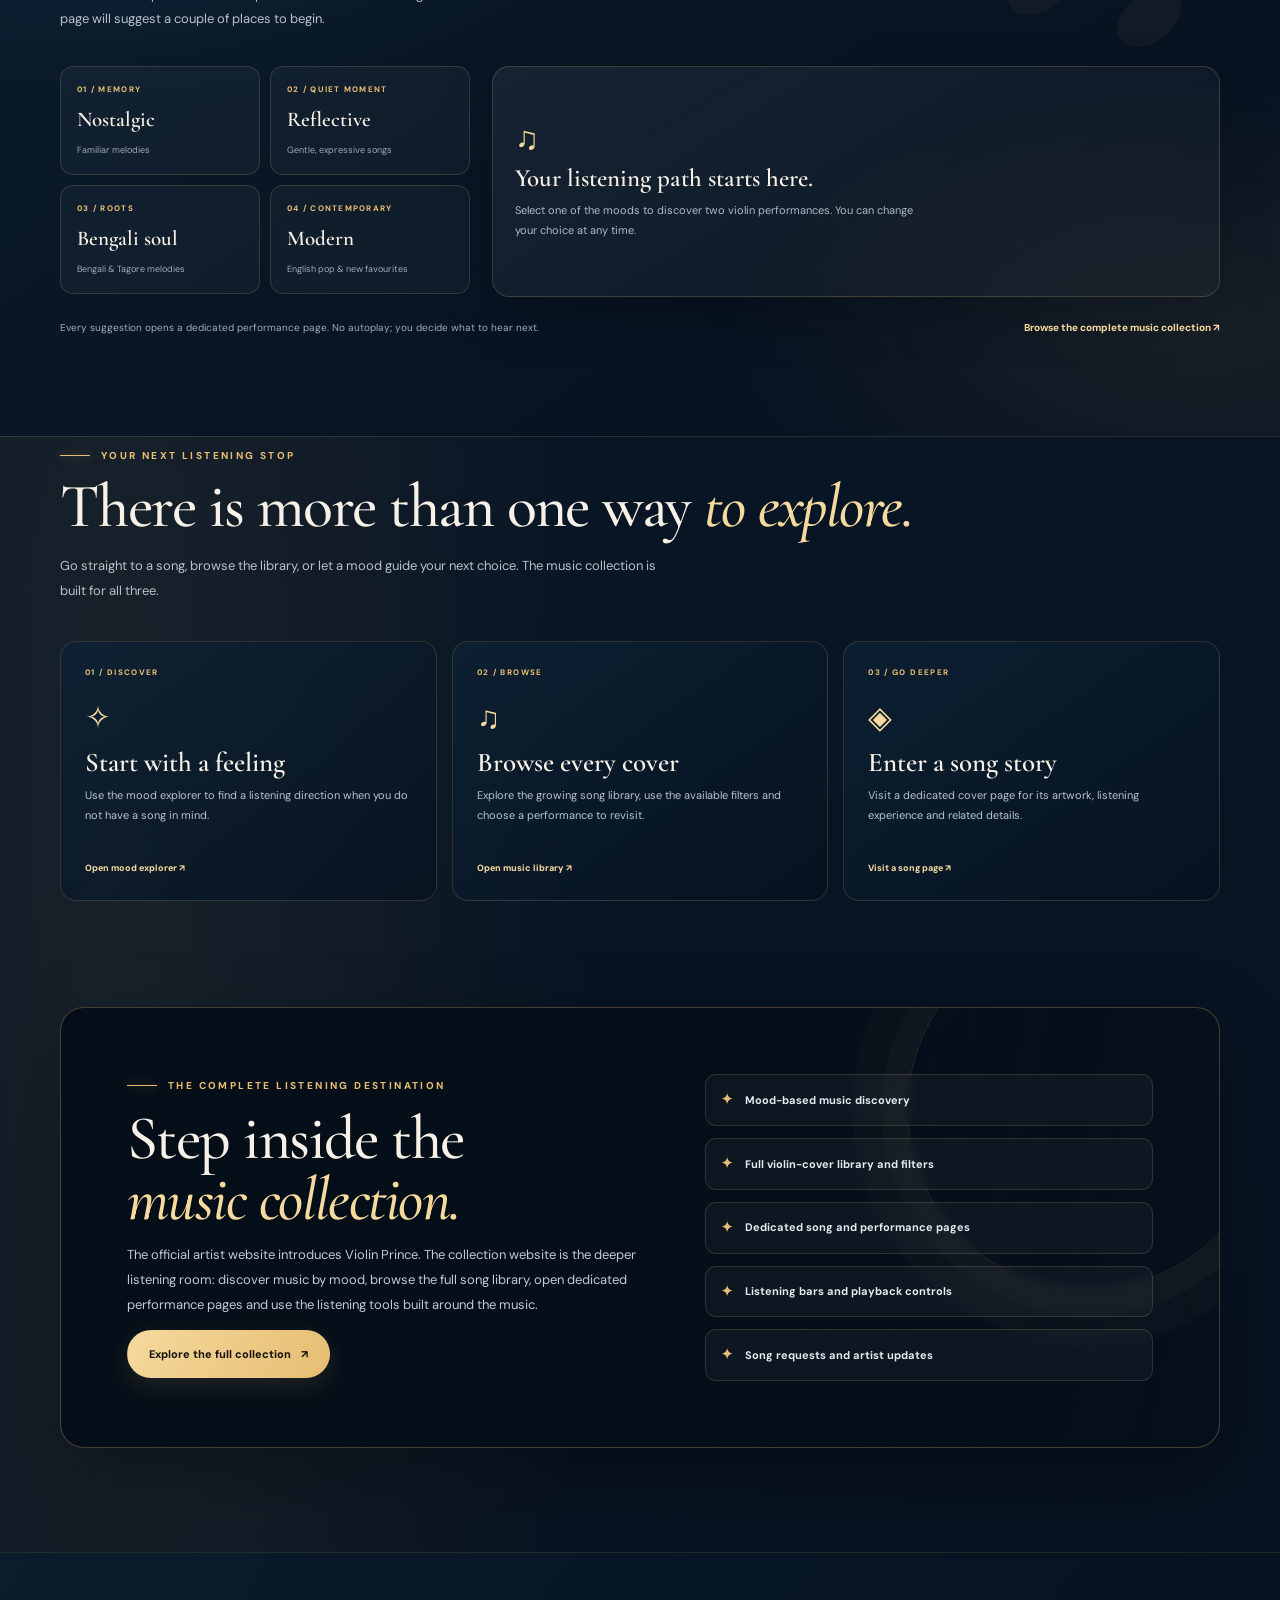
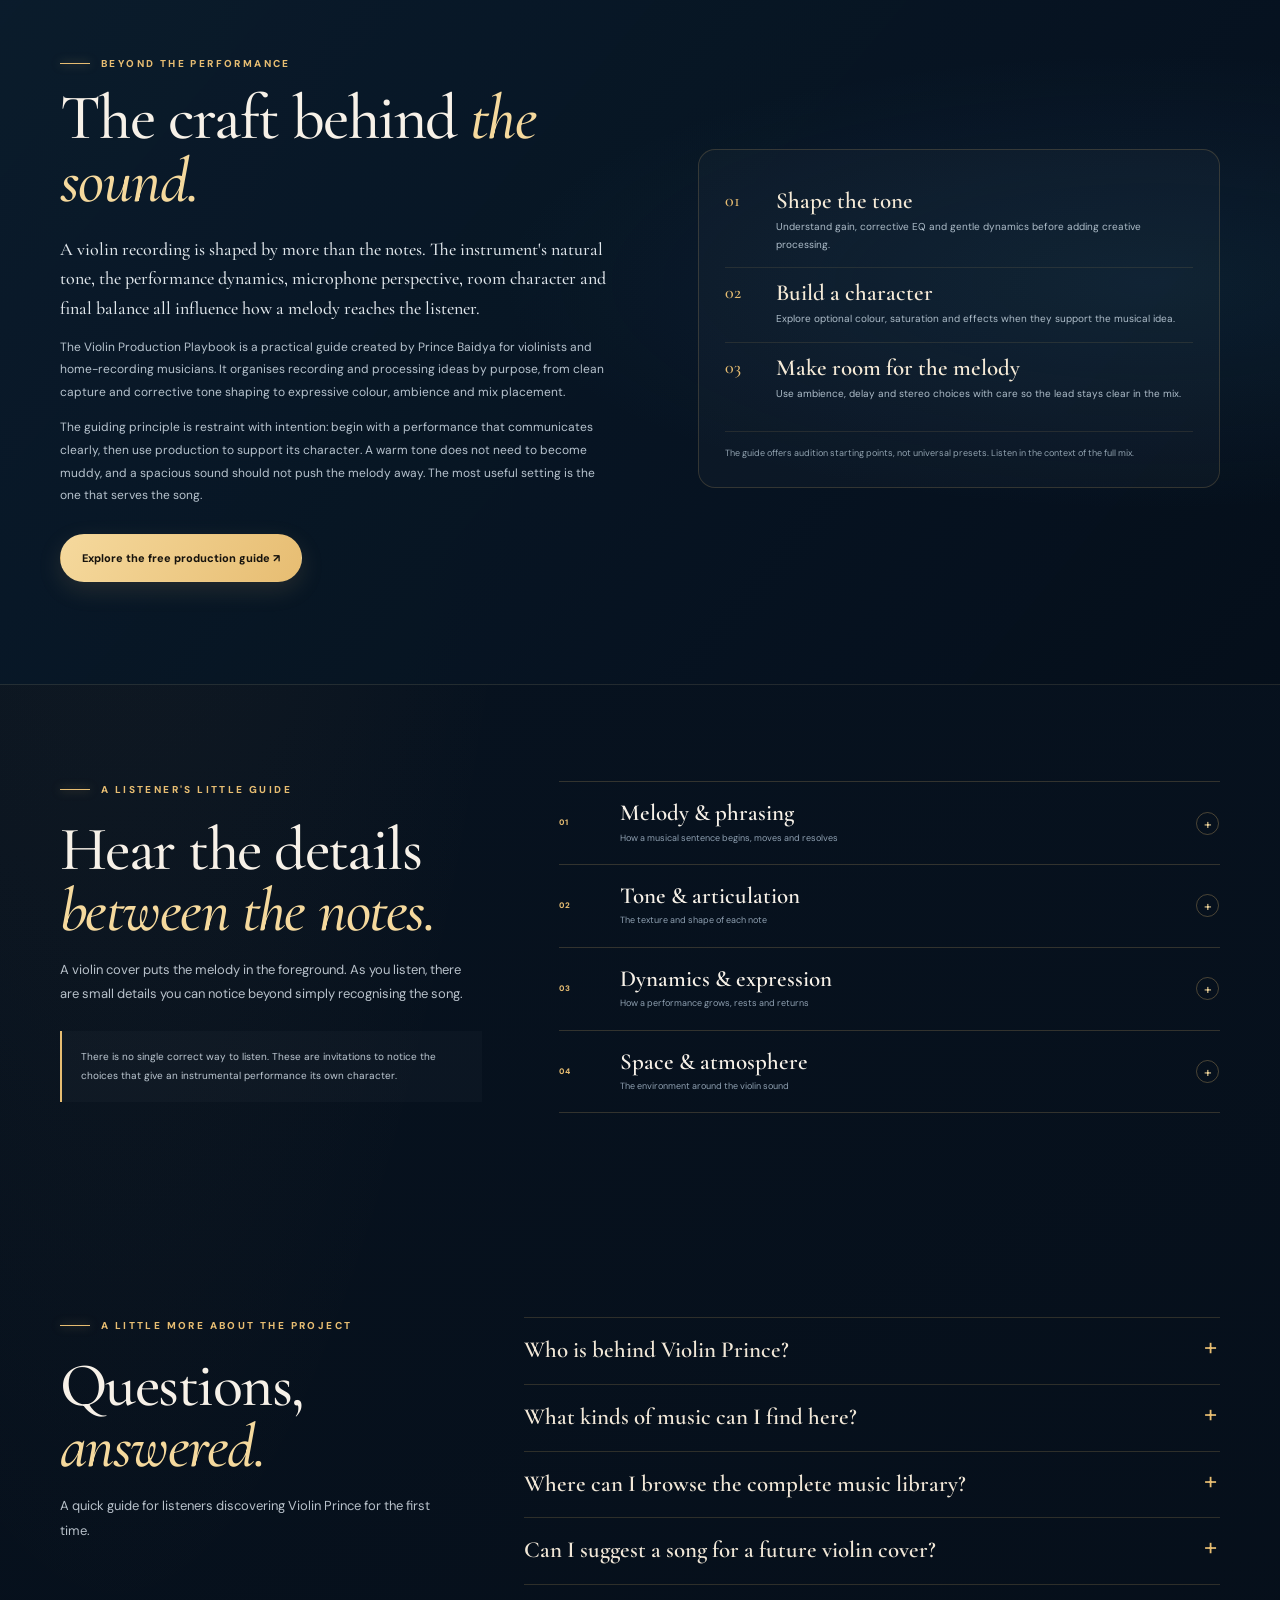
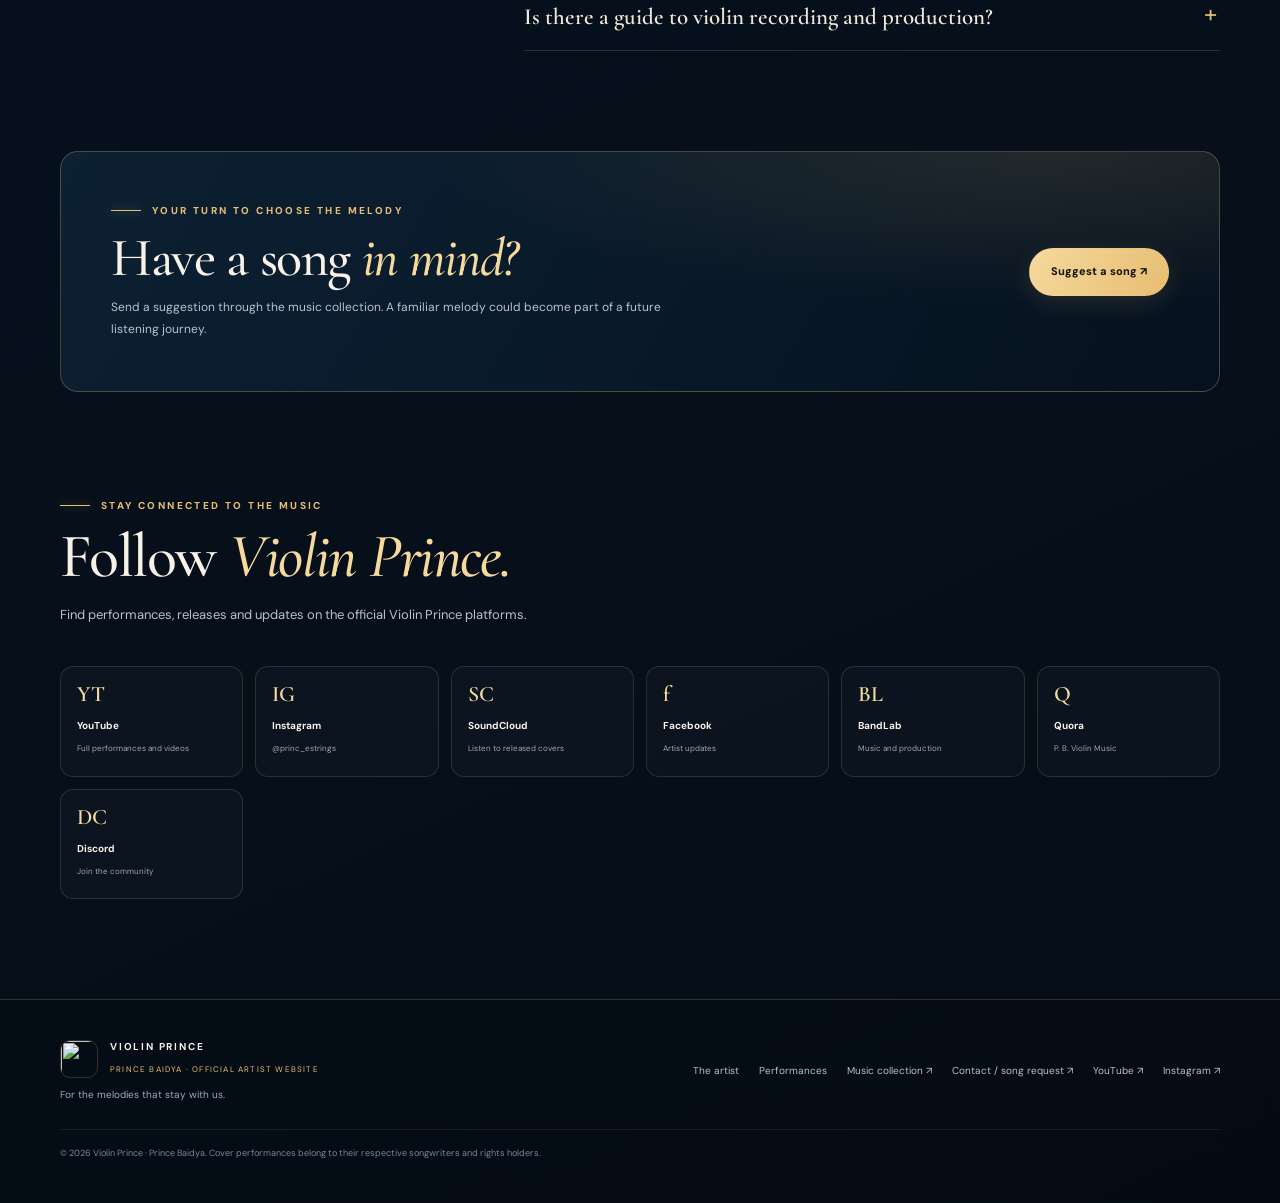
==== commit cd2fe66b: "Clean and align navigation between Violin Prince websites" ====
--- a/index.html
+++ b/index.html
@@ -138,13 +138,6 @@
       transition: color .2s ease;
     }
     .nav a:hover { color: var(--gold-bright); }
-    .nav .nav-collection {
-      padding: 11px 17px;
-      color: #17130d;
-      border-radius: 999px;
-      background: linear-gradient(120deg, var(--gold-bright), var(--gold));
-    }
-    .nav .nav-collection:hover { color: #17130d; filter: brightness(1.06); }
     .menu-toggle {
       display: none;
       width: 42px; height: 42px;
@@ -402,7 +395,6 @@
       }
       .nav.is-open { display:flex; }
       .nav a { padding:13px 8px; font-size:12px; }
-      .nav .nav-collection { margin-top:7px; text-align:center; }
       .hero { min-height:0; grid-template-columns:1fr; gap:38px; padding:65px 0 70px; }
       .hero-visual { width:min(100%,460px); justify-self:center; }
       .hero-frame { aspect-ratio:5/4; border-radius:110px 110px 20px 20px; }
@@ -846,7 +838,7 @@
   <header class="site-header">
     <div class="wrap header-inner">
       <a class="brand" href="/" aria-label="Violin Prince official home">
-        <img src="/favicon.png" width="44" height="44" alt="">
+        <img src="/violin-prince-website/assets/violin_prince_OFFICIAL_V2_transparent_gold_1024.png" width="44" height="44" alt="">
         <span class="brand-name"><strong>VIOLIN PRINCE</strong><small>Prince Baidya · Official</small></span>
       </a>
       <button class="menu-toggle" type="button" aria-label="Open navigation" aria-expanded="false" aria-controls="primary-navigation">☰</button>
@@ -859,7 +851,7 @@
         <a href="#listen-closer">Listening guide</a>
         <a href="#studio">Production</a>
         <a href="#connect">Follow</a>
-        <div class="vp-site-switcher" aria-label="Violin Prince websites">
+        <div class="vp-site-switcher" role="group" aria-label="Violin Prince websites">
           <span class="vp-site-current" aria-current="page">Artist website</span>
           <a href="/violin-prince-website/" class="vp-site-destination">Music collection <span aria-hidden="true">↗</span></a>
         </div>
@@ -1283,7 +1275,7 @@
     <div class="wrap">
       <div class="closing-inner">
         <div>
-          <div class="footer-brand"><img src="/favicon.png" width="38" height="38" alt=""><span><strong>VIOLIN PRINCE</strong><small>PRINCE BAIDYA · OFFICIAL ARTIST WEBSITE</small></span></div>
+          <div class="footer-brand"><img src="/violin-prince-website/assets/violin_prince_OFFICIAL_V2_transparent_gold_1024.png" width="38" height="38" alt=""><span><strong>VIOLIN PRINCE</strong><small>PRINCE BAIDYA · OFFICIAL ARTIST WEBSITE</small></span></div>
           <p>For the melodies that stay with us.</p>
         </div>
         <nav class="footer-links" aria-label="Footer navigation">
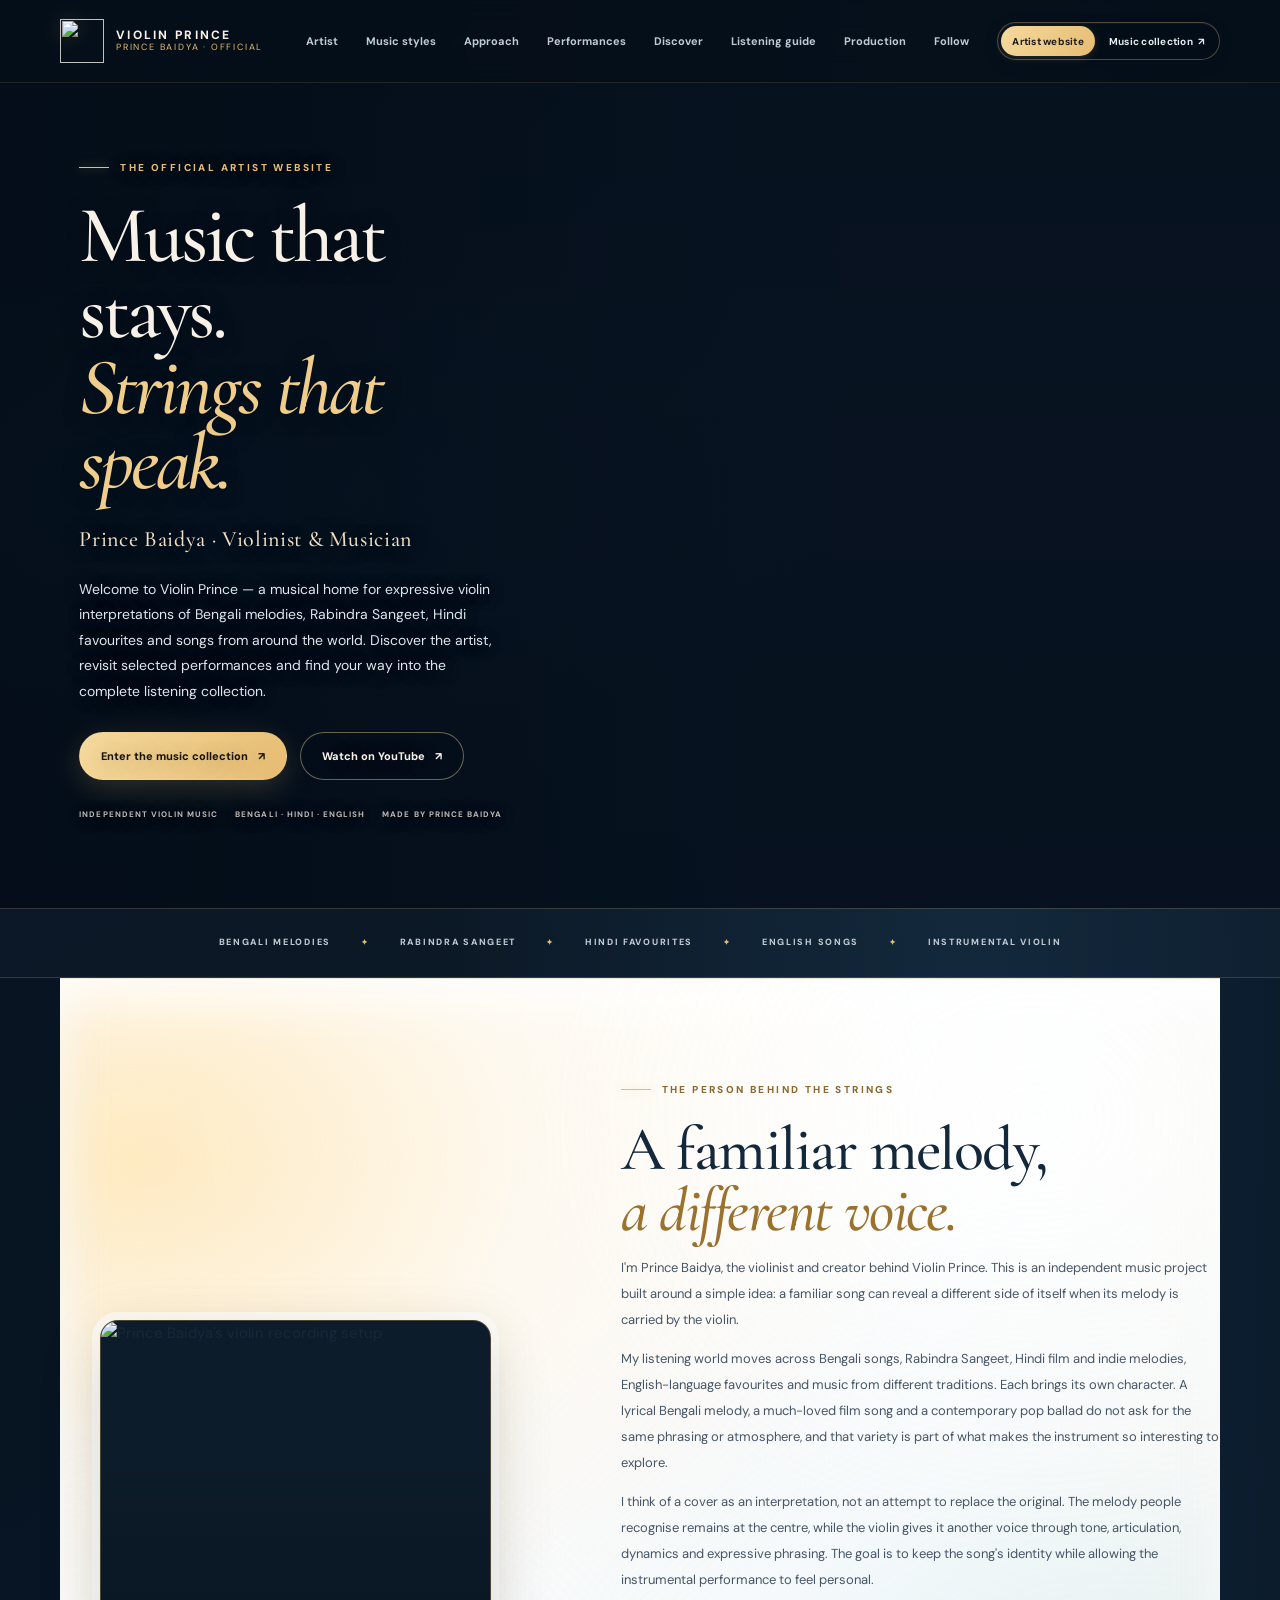
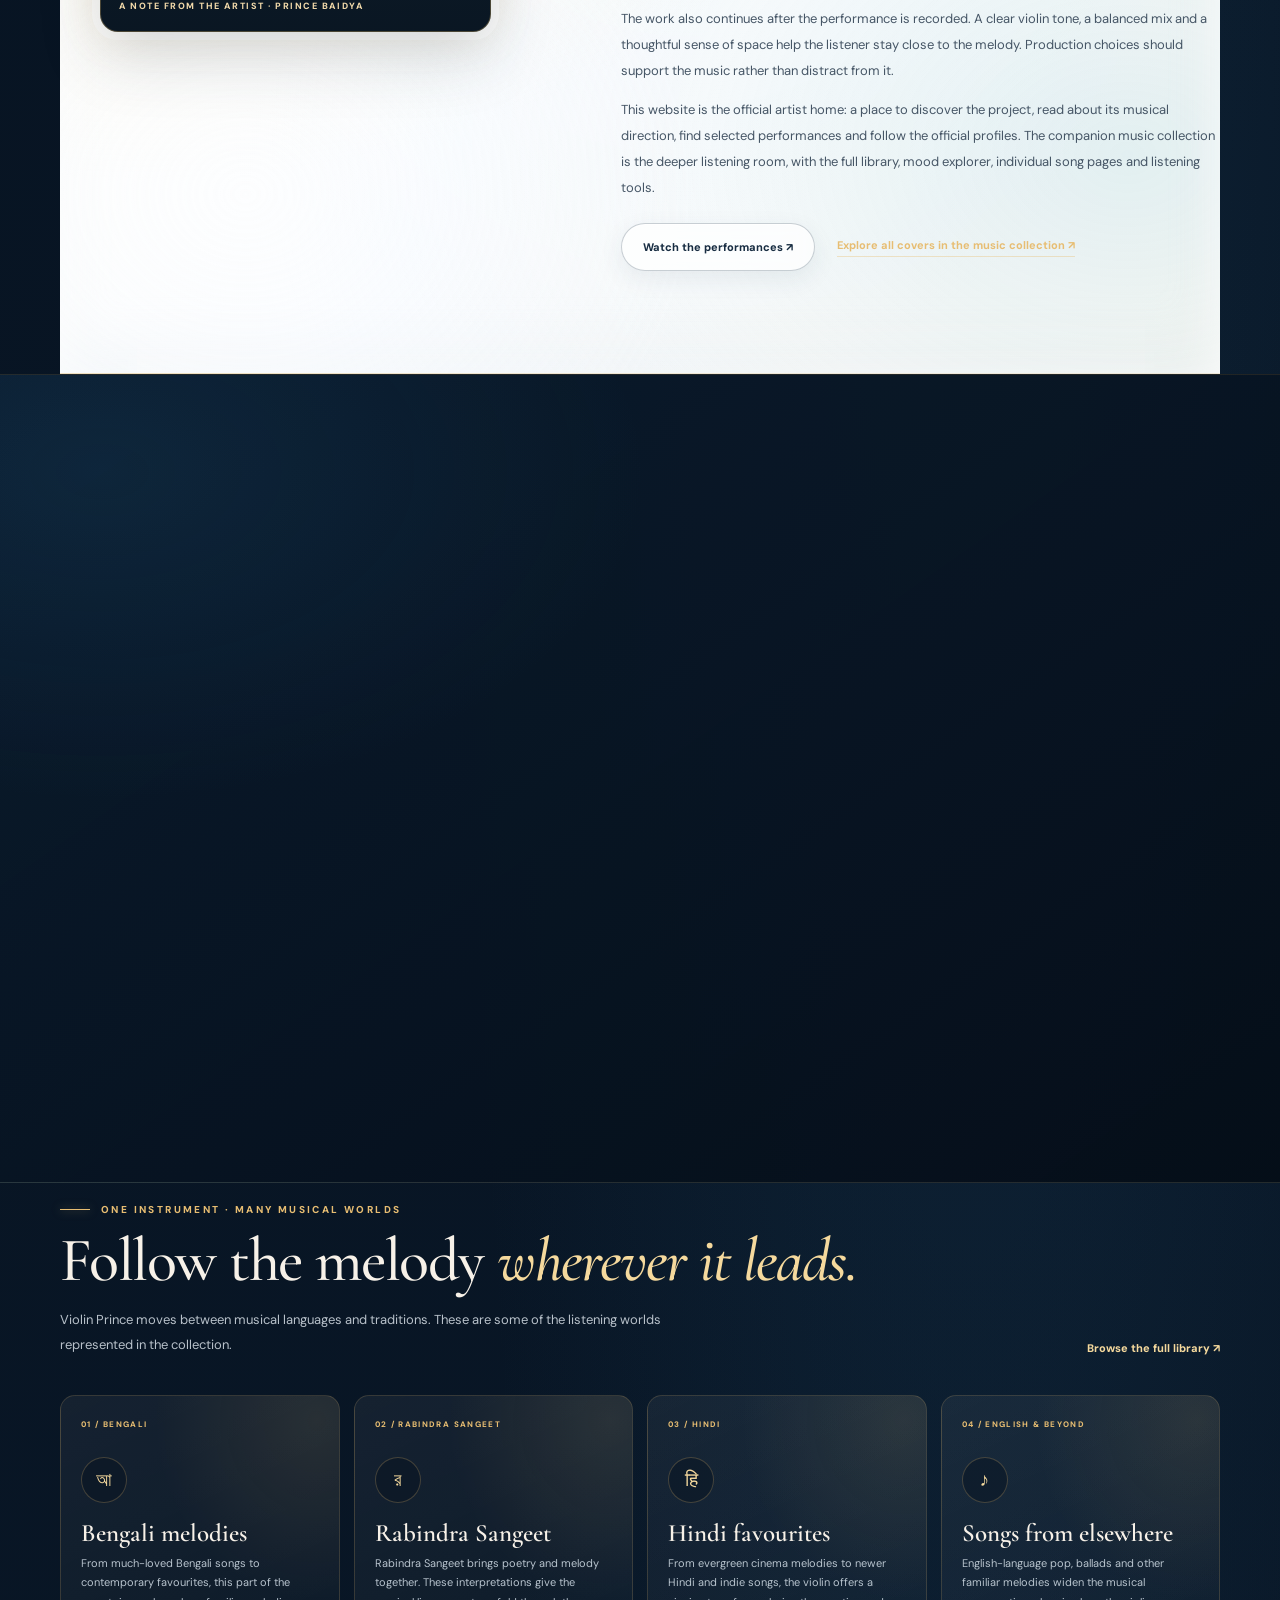
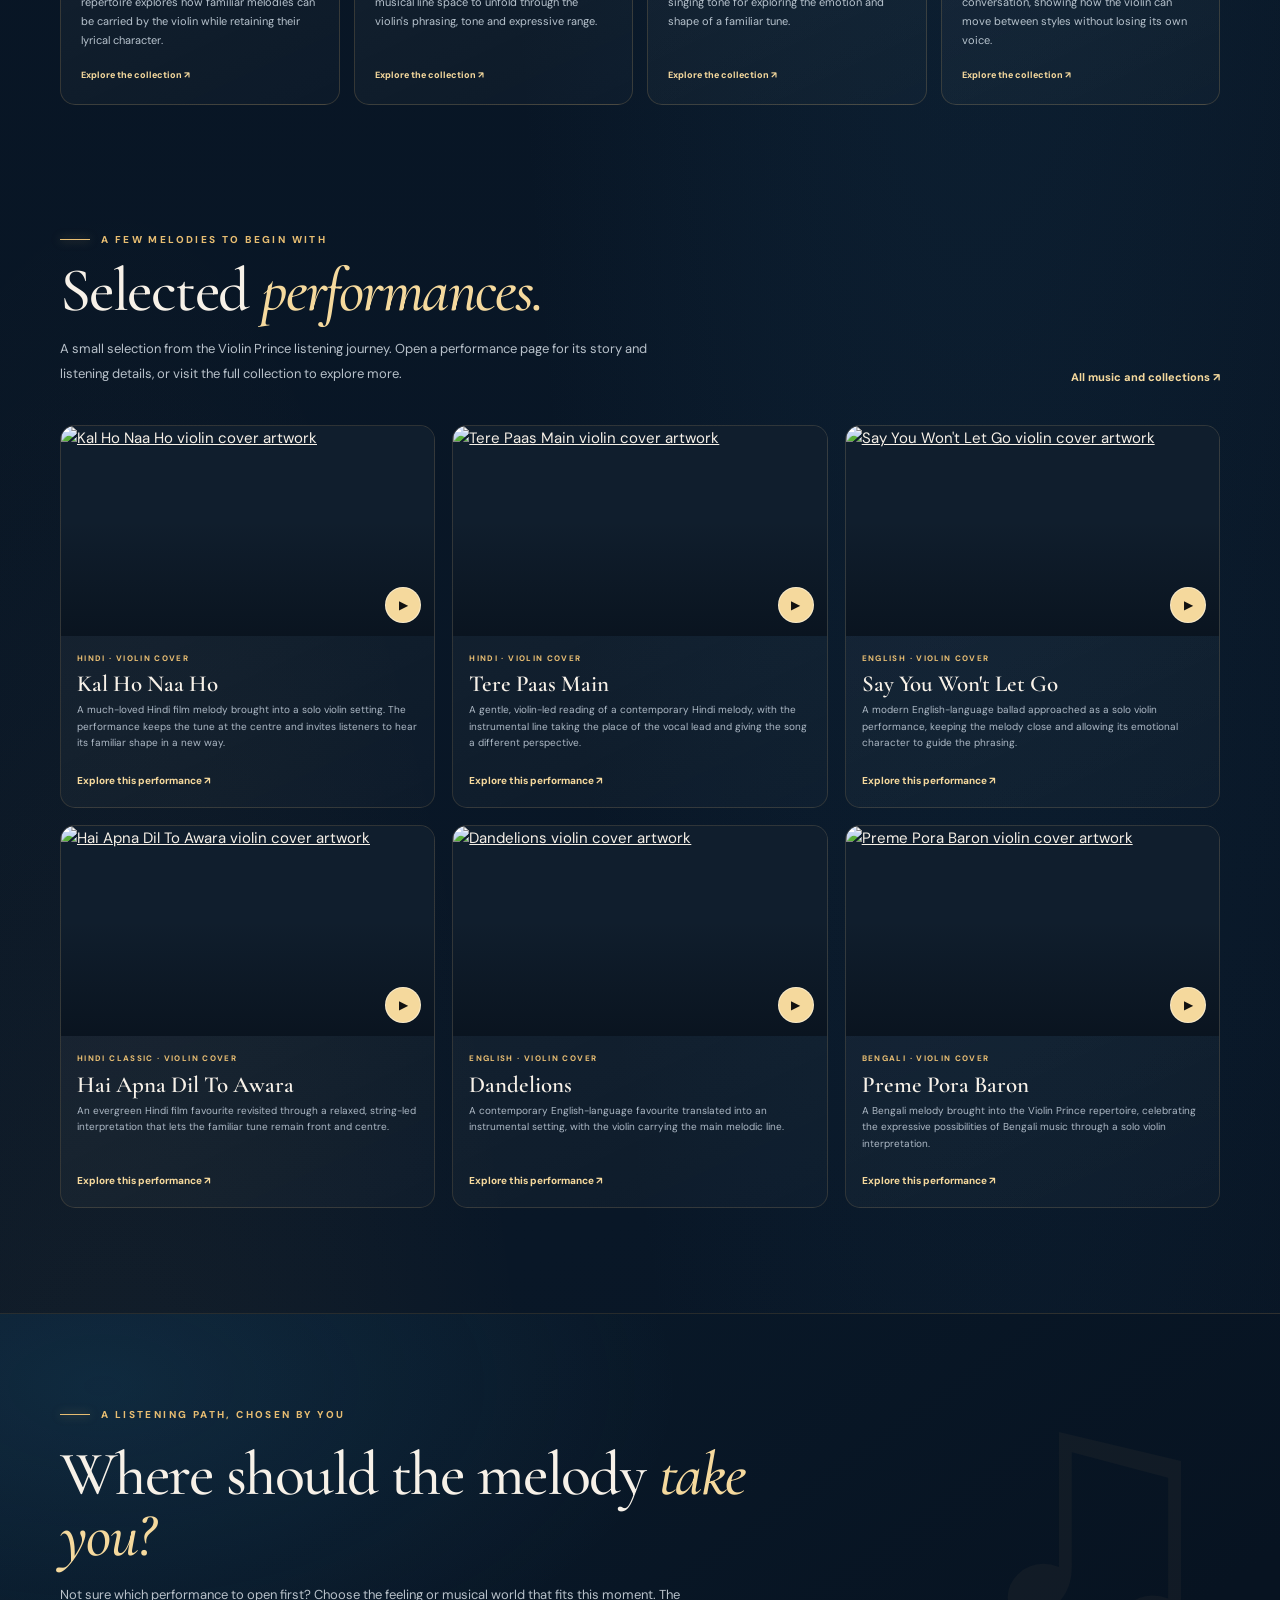
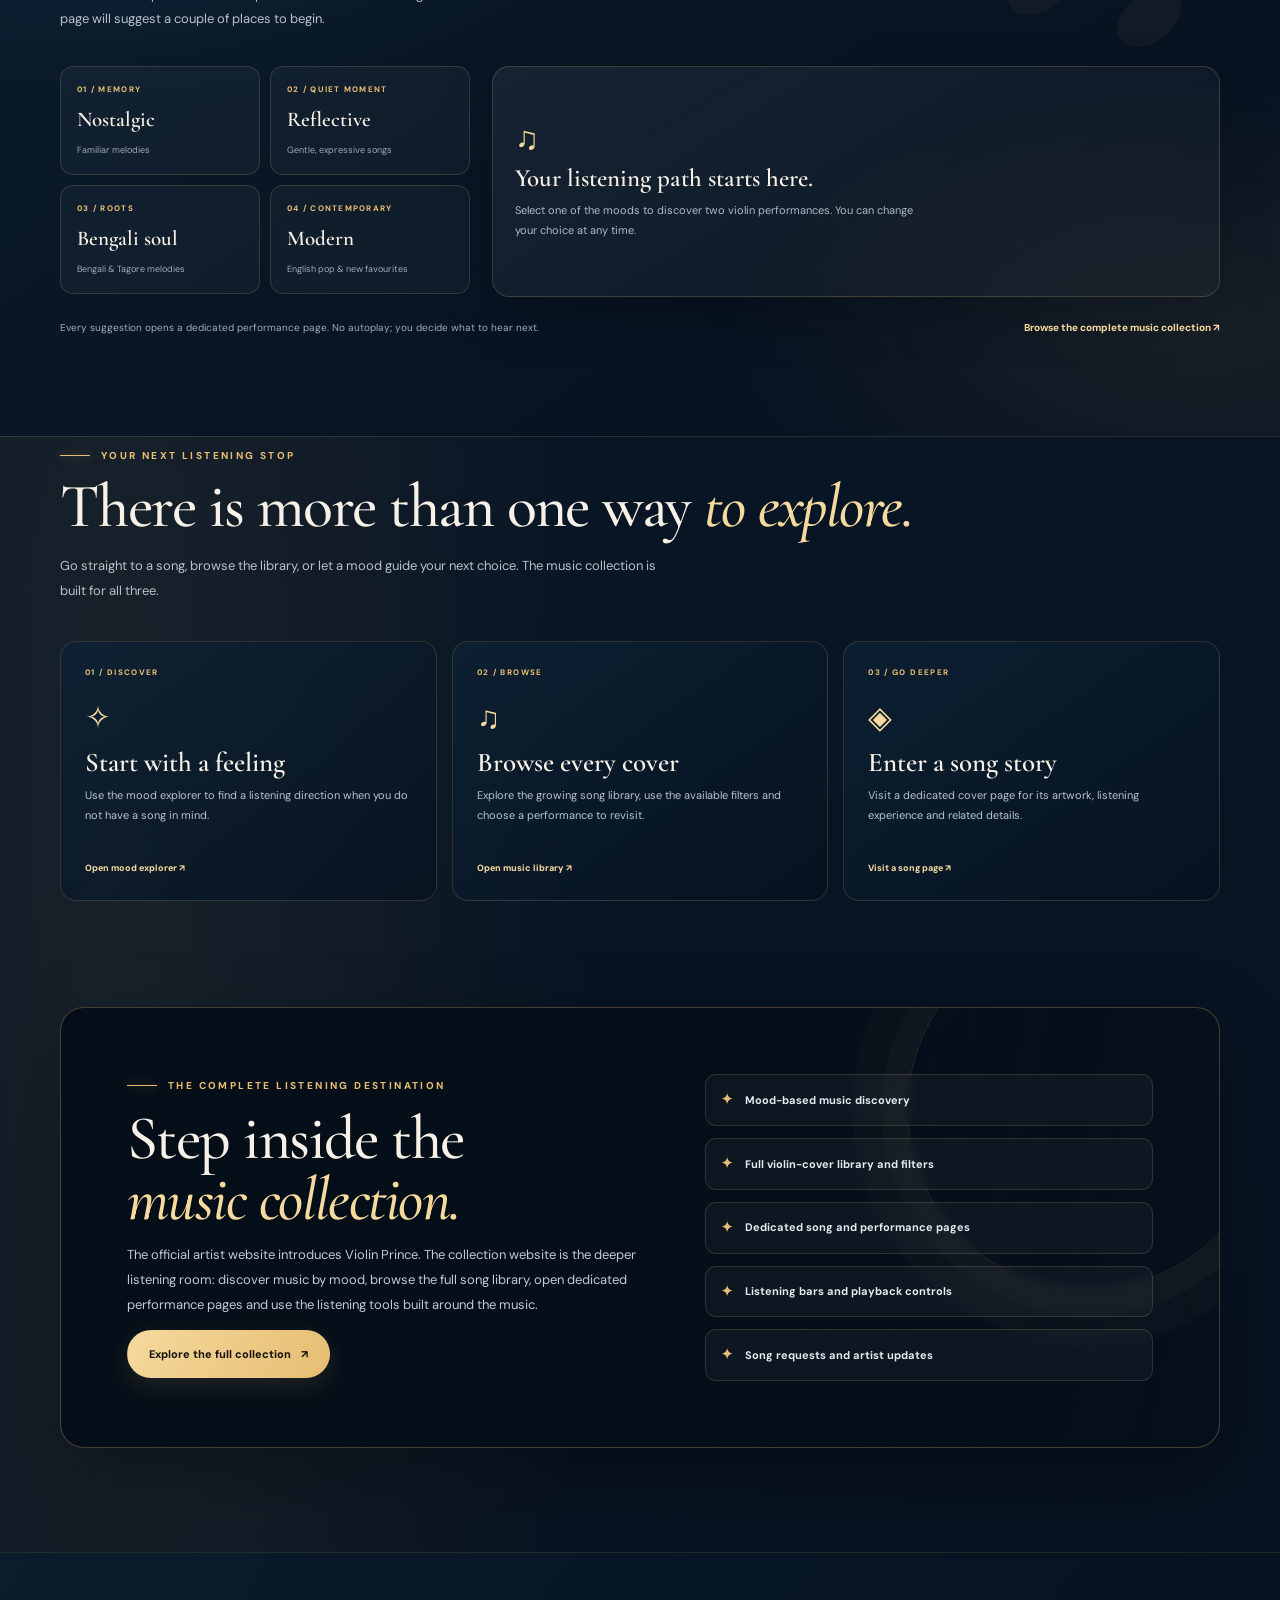
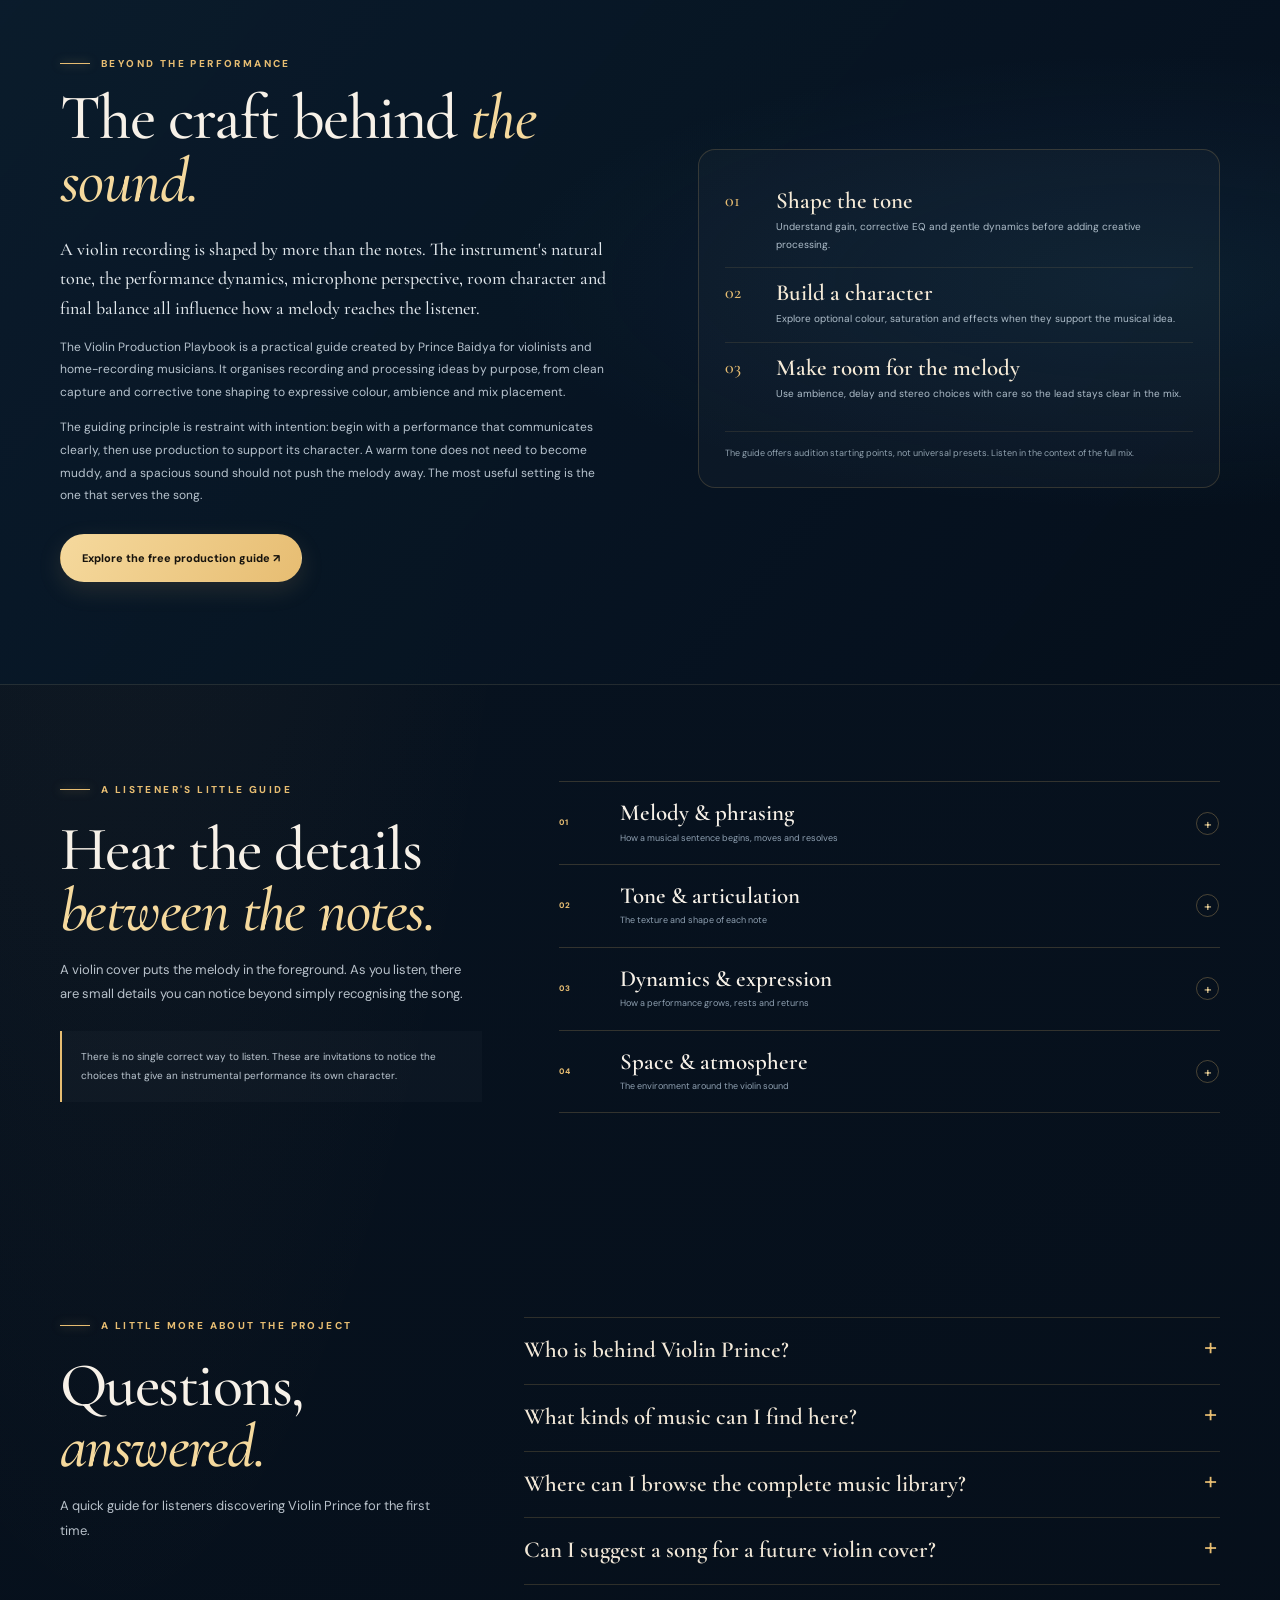
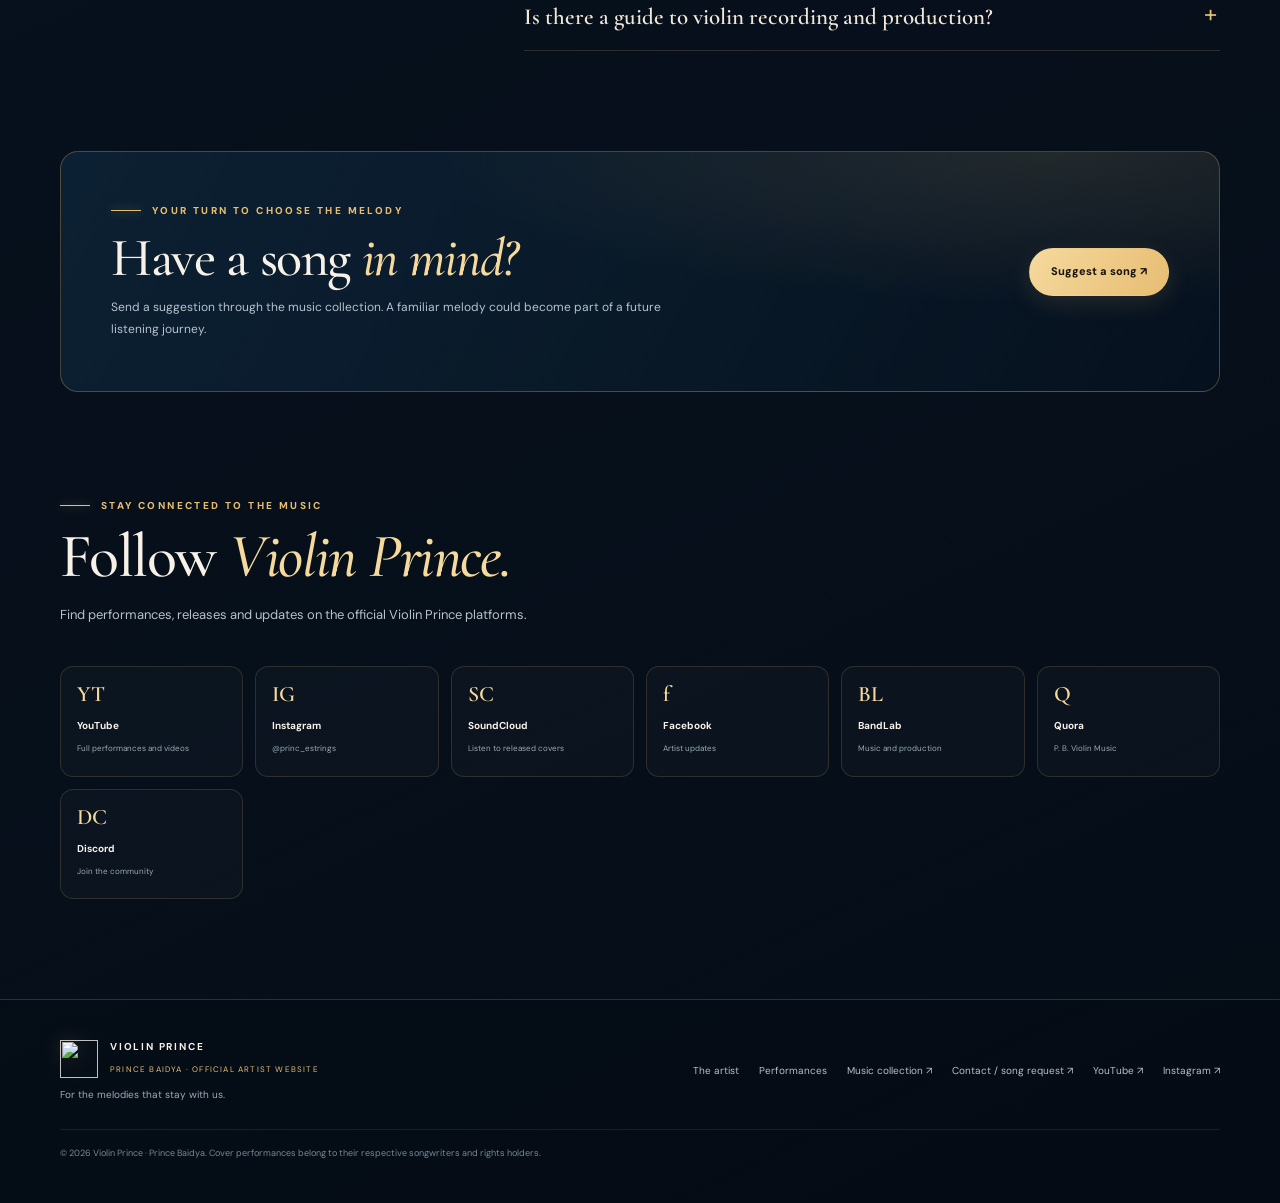
==== commit 312ed0ae: "Refresh shared navigation stylesheet cache on artist homepage" ====
--- a/index.html
+++ b/index.html
@@ -831,7 +831,7 @@
 
   </style>
   <link rel="stylesheet" href="/artist-home-expansion.css?v=20261101">
-  <link rel="stylesheet" href="/site-family.css?v=20261101-connected-experience">
+  <link rel="stylesheet" href="/site-family.css?v=20261101-site-pair-polish2">
   <script src="/artist-home-interactions.js?v=20261101" defer></script>
 </head>
 <body>
--- a/site-family.css
+++ b/site-family.css
@@ -92,4 +92,16 @@
 }
 @media (prefers-reduced-motion: reduce) {
   .vp-site-switcher > .vp-site-destination { transition: none; }
-}+}
+
+/* Keep the official emblem visually identical in both site headers and footers. */
+.site-header .brand img,
+.footer-brand img,
+.site-footer .brand img {
+  border: 0;
+  border-radius: 0;
+  background: transparent;
+  box-shadow: none;
+  object-fit: contain;
+  filter: drop-shadow(0 0 10px rgba(231, 189, 114, .19));
+}
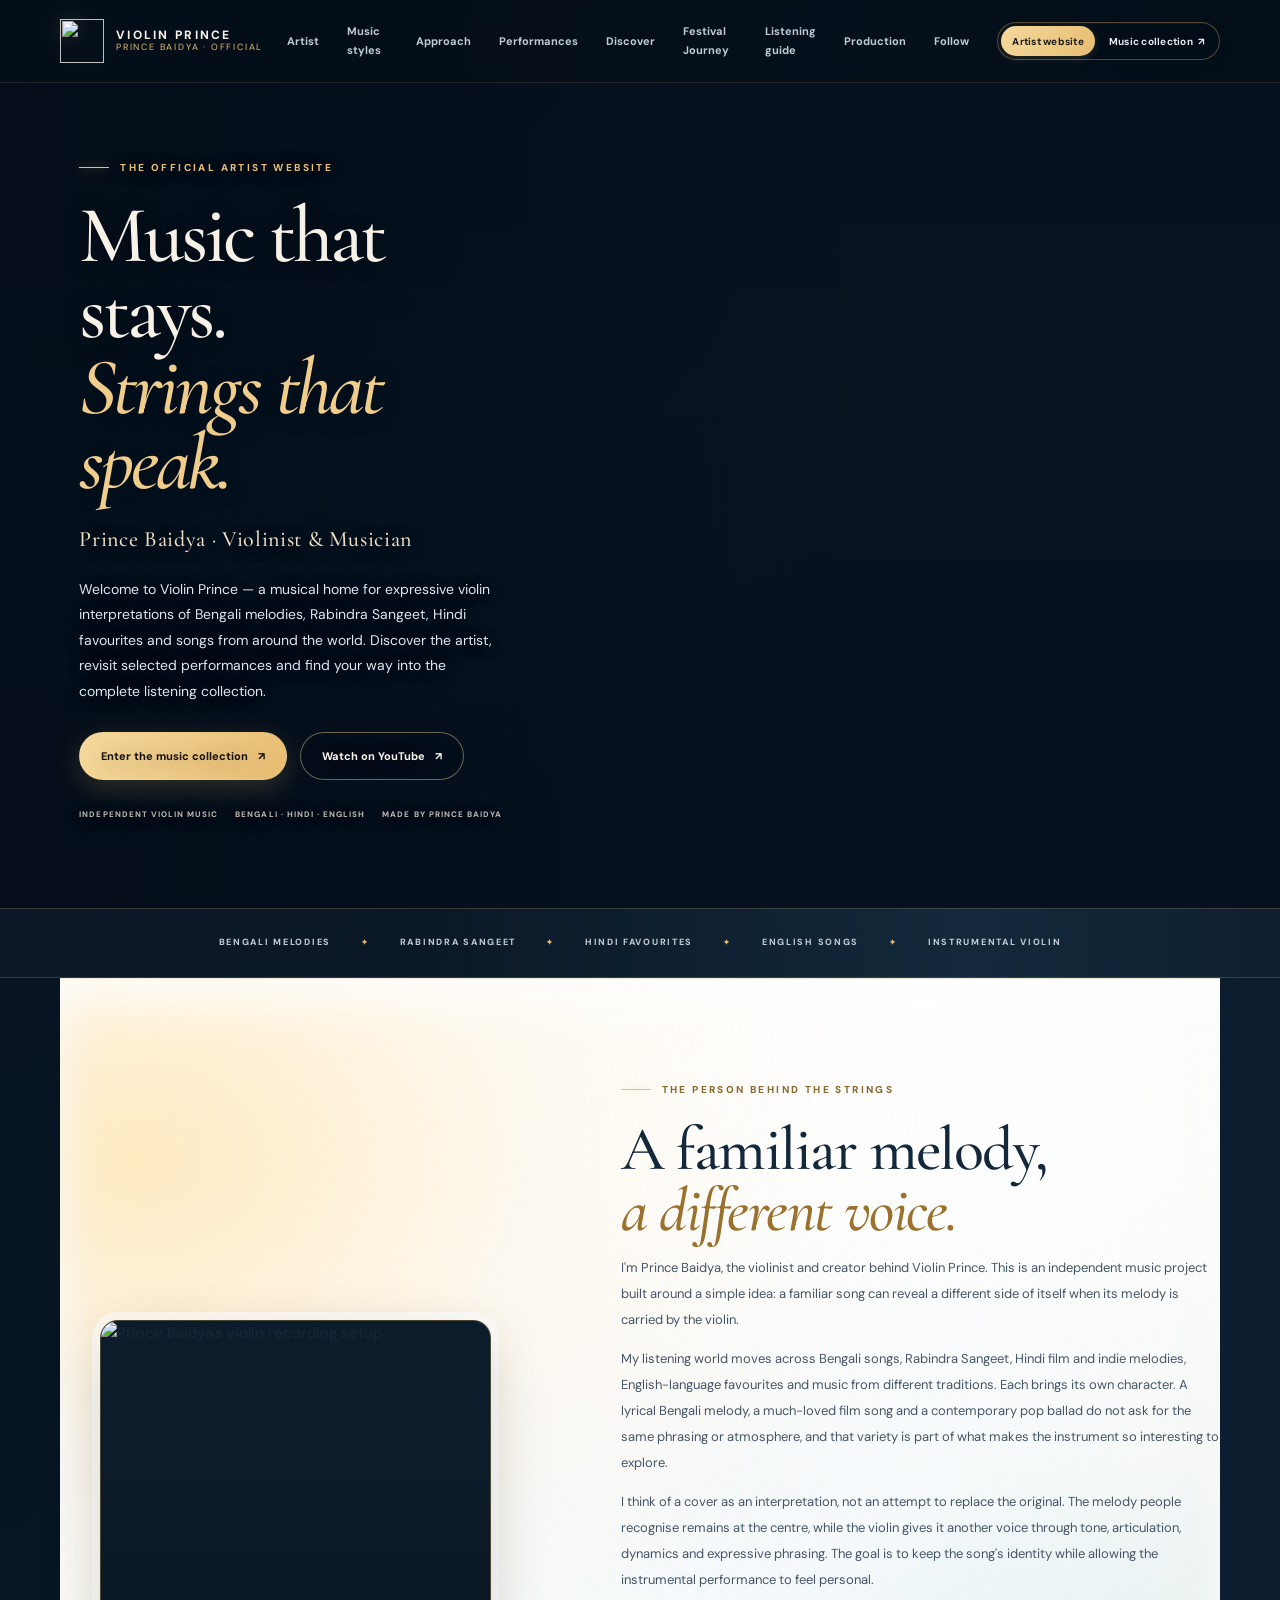
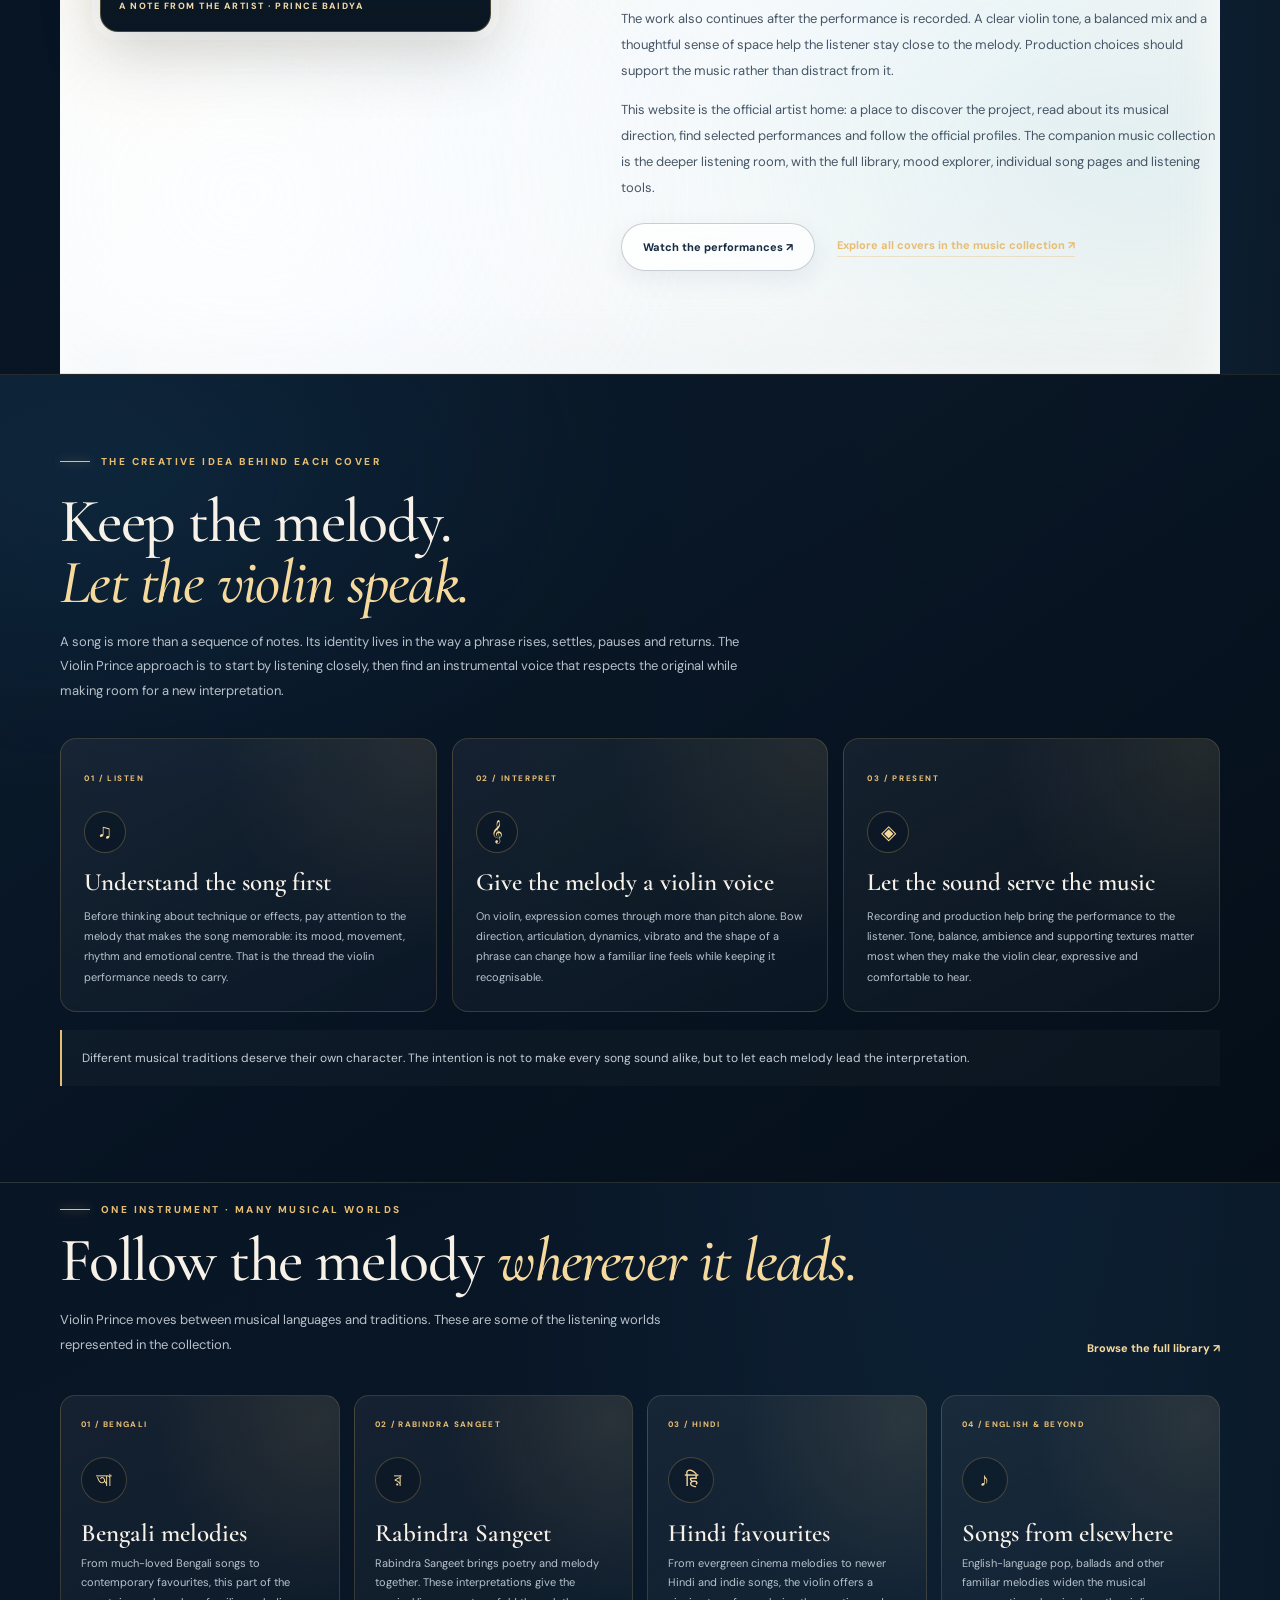
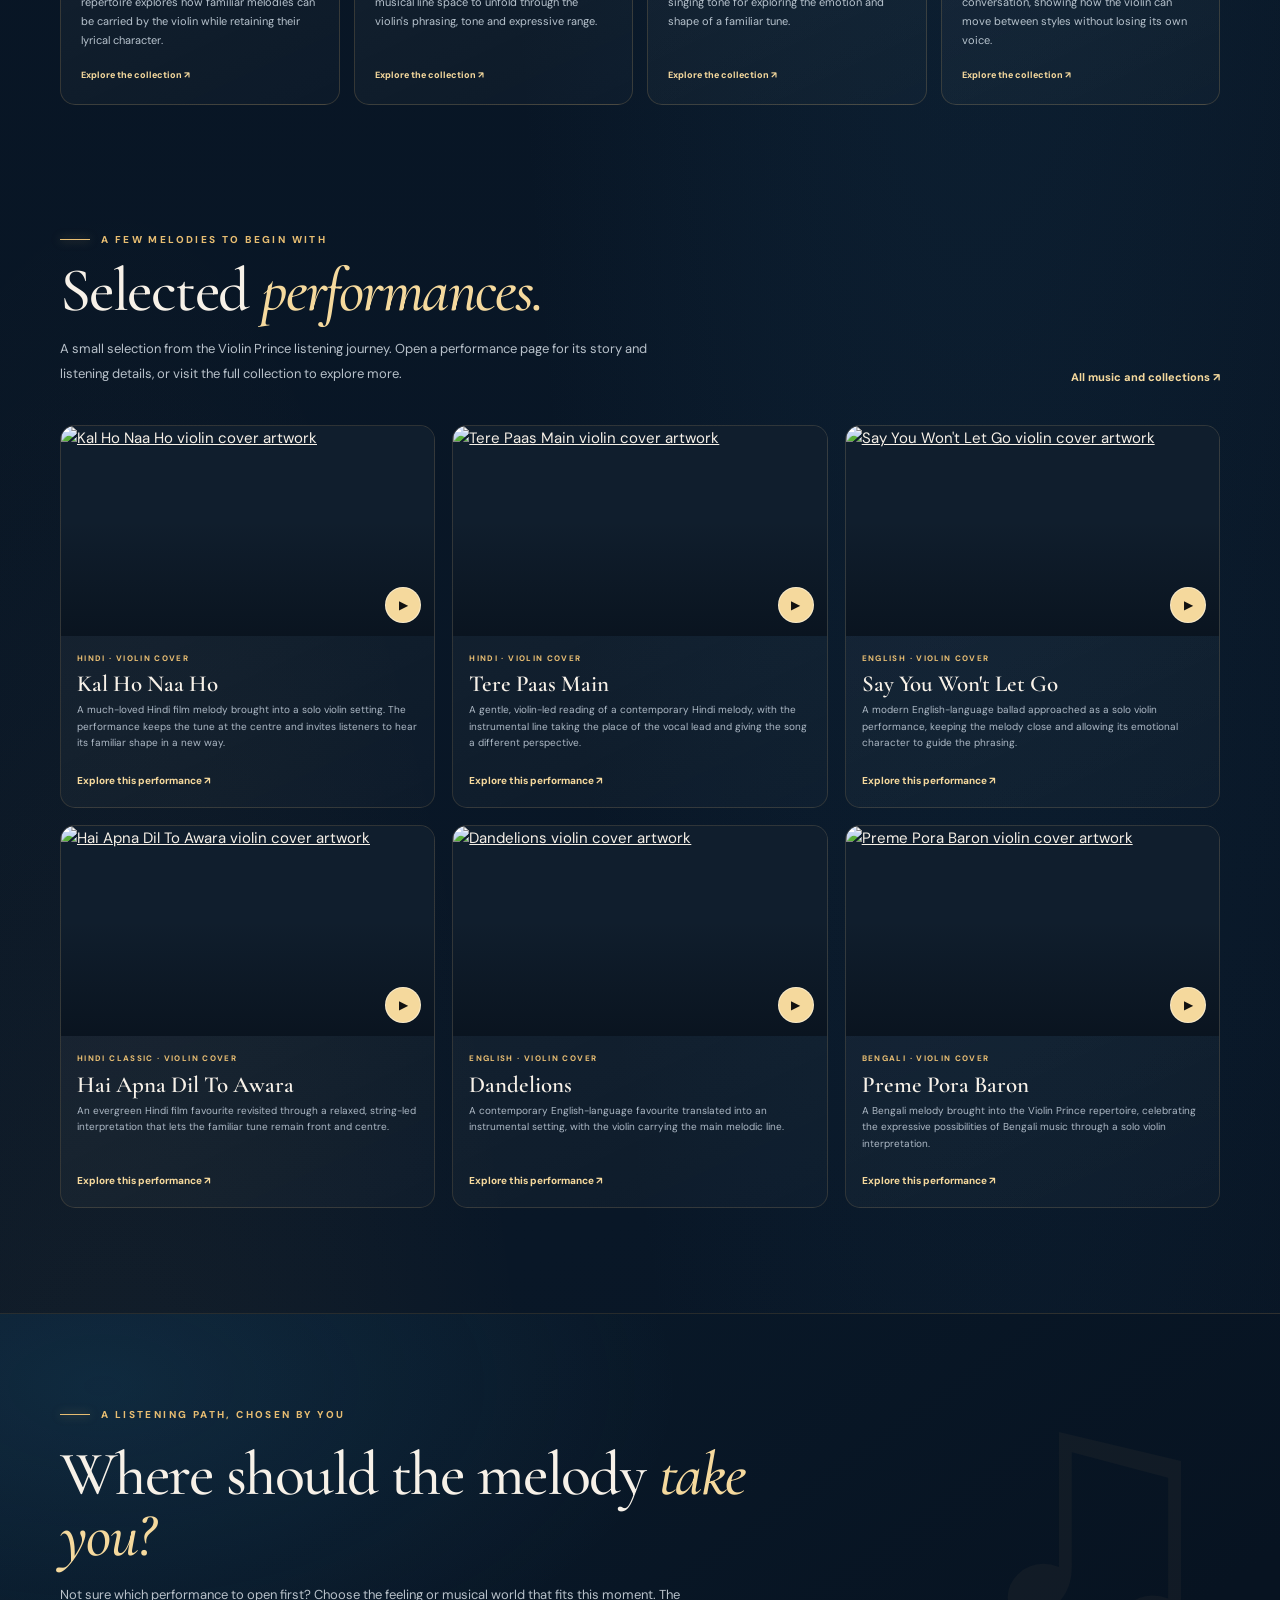
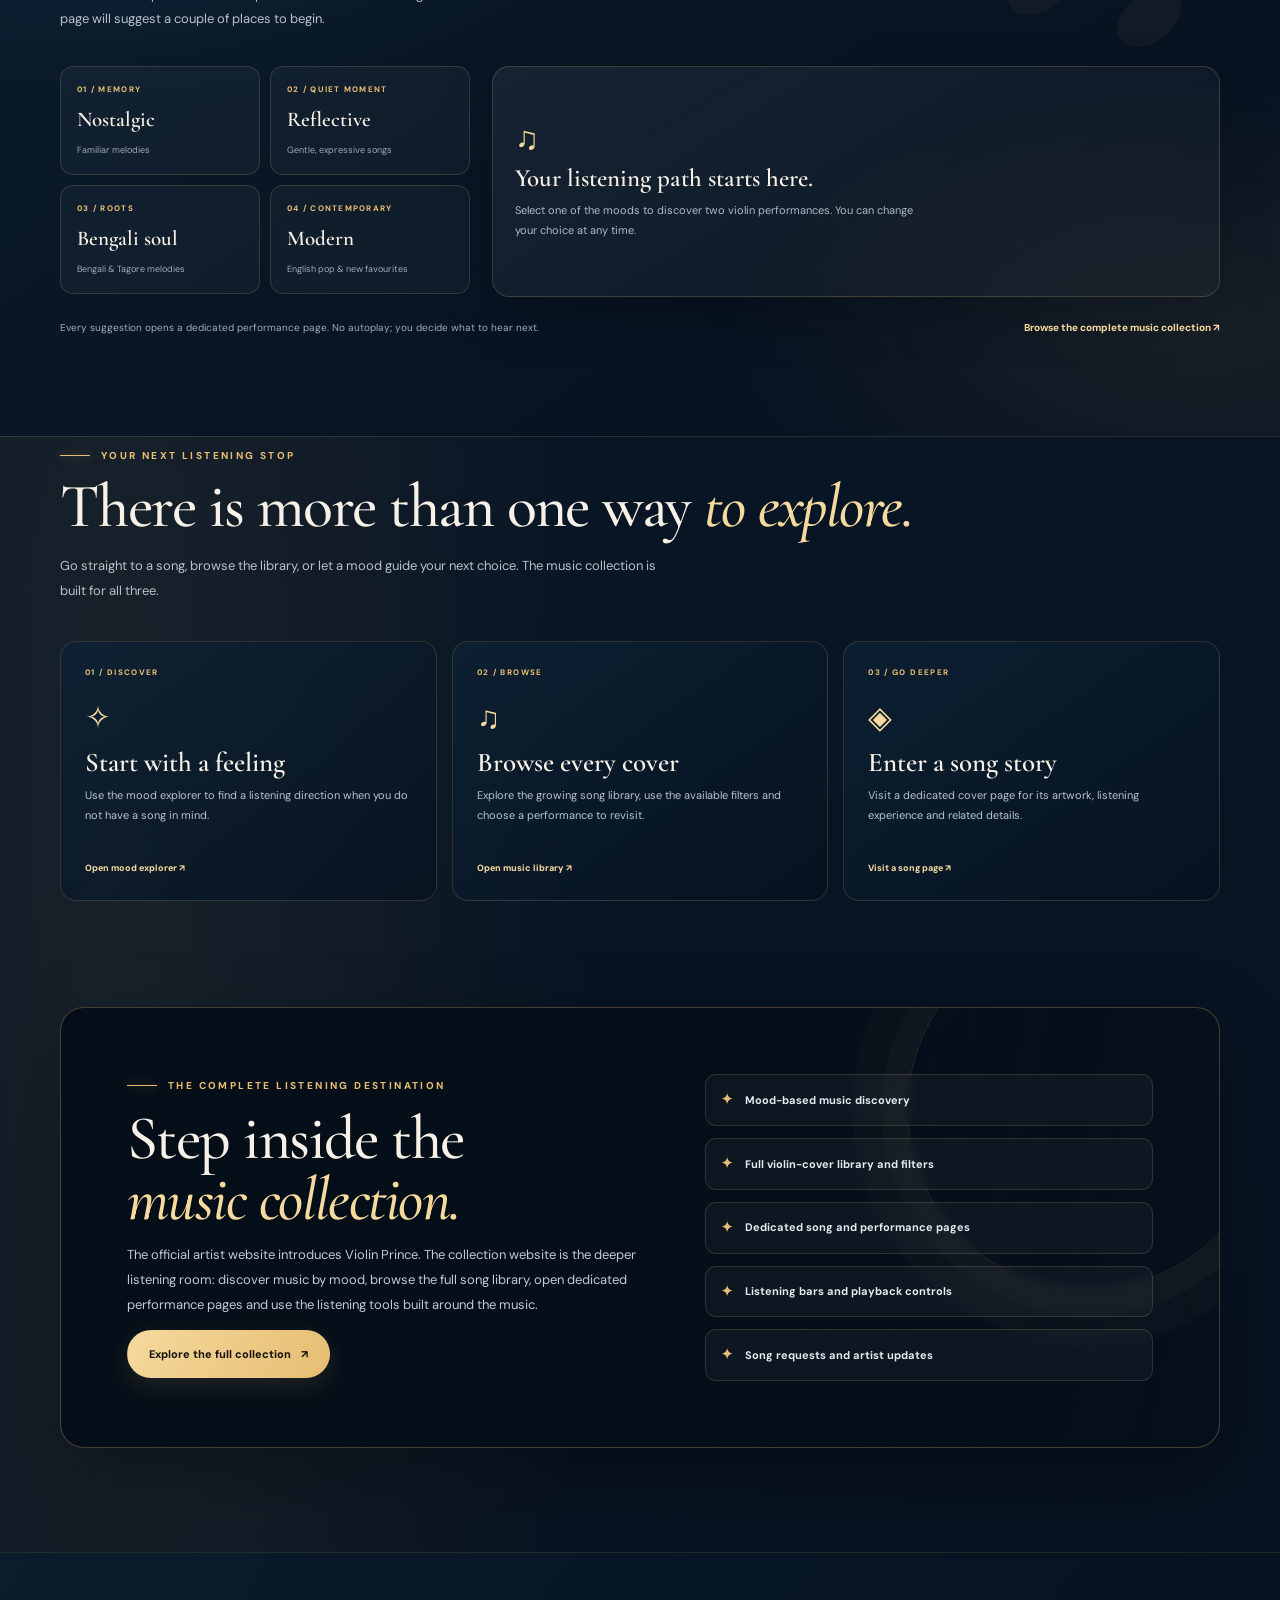
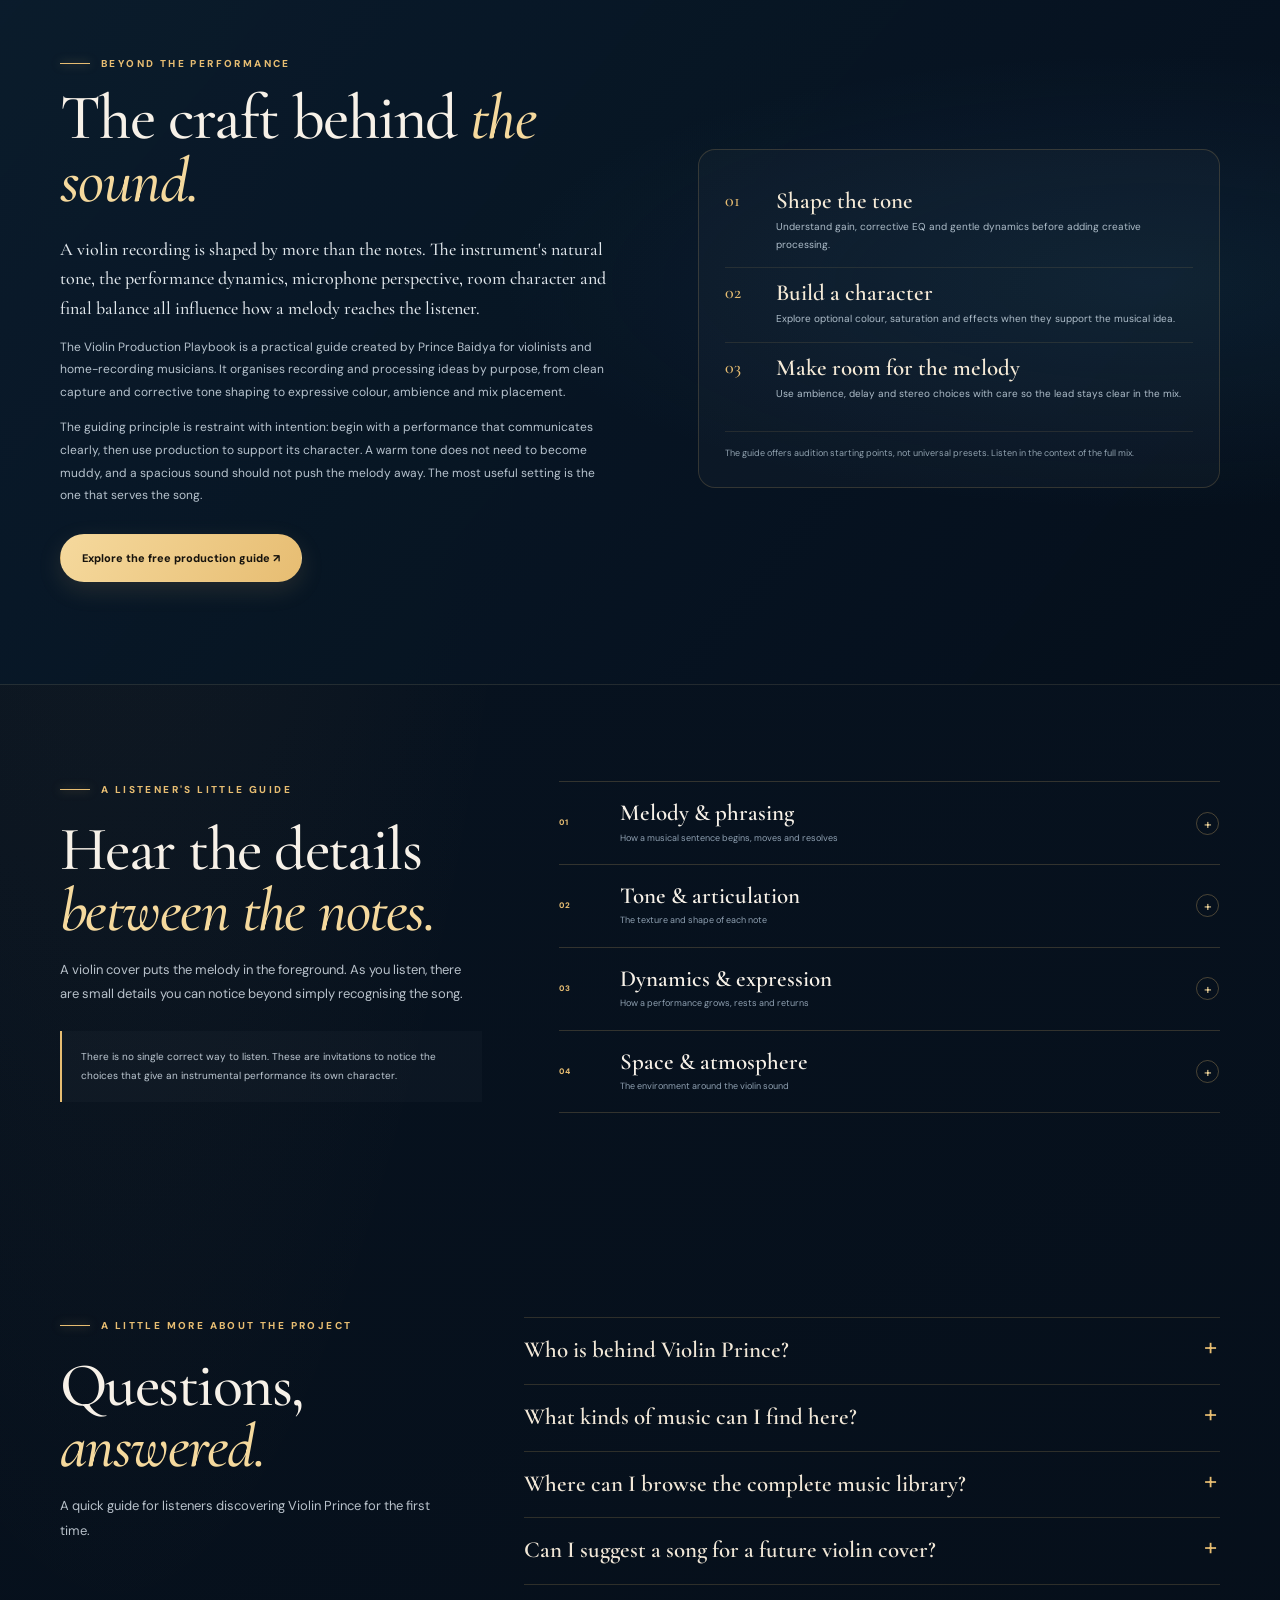
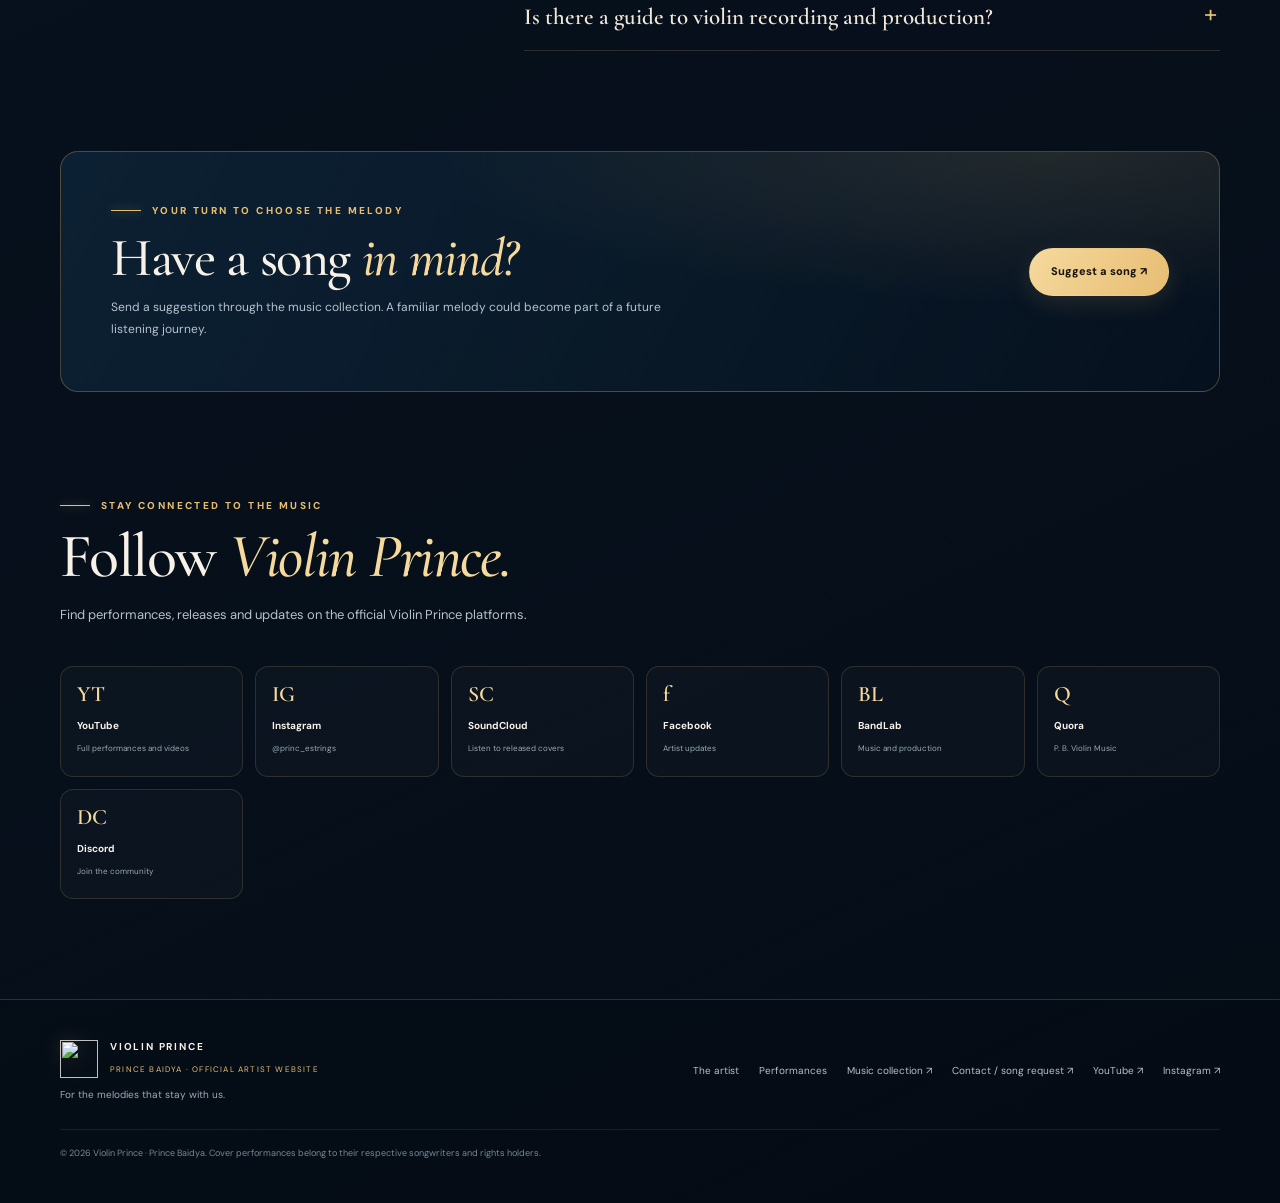
==== commit 22fd56d1: "Add Festival Journey link to artist navigation" ====
--- a/index.html
+++ b/index.html
@@ -848,6 +848,7 @@
         <a href="#approach">Approach</a>
         <a href="#performances">Performances</a>
         <a href="#discover">Discover</a>
+        <a href="/festivals/">Festival Journey</a>
         <a href="#listen-closer">Listening guide</a>
         <a href="#studio">Production</a>
         <a href="#connect">Follow</a>
